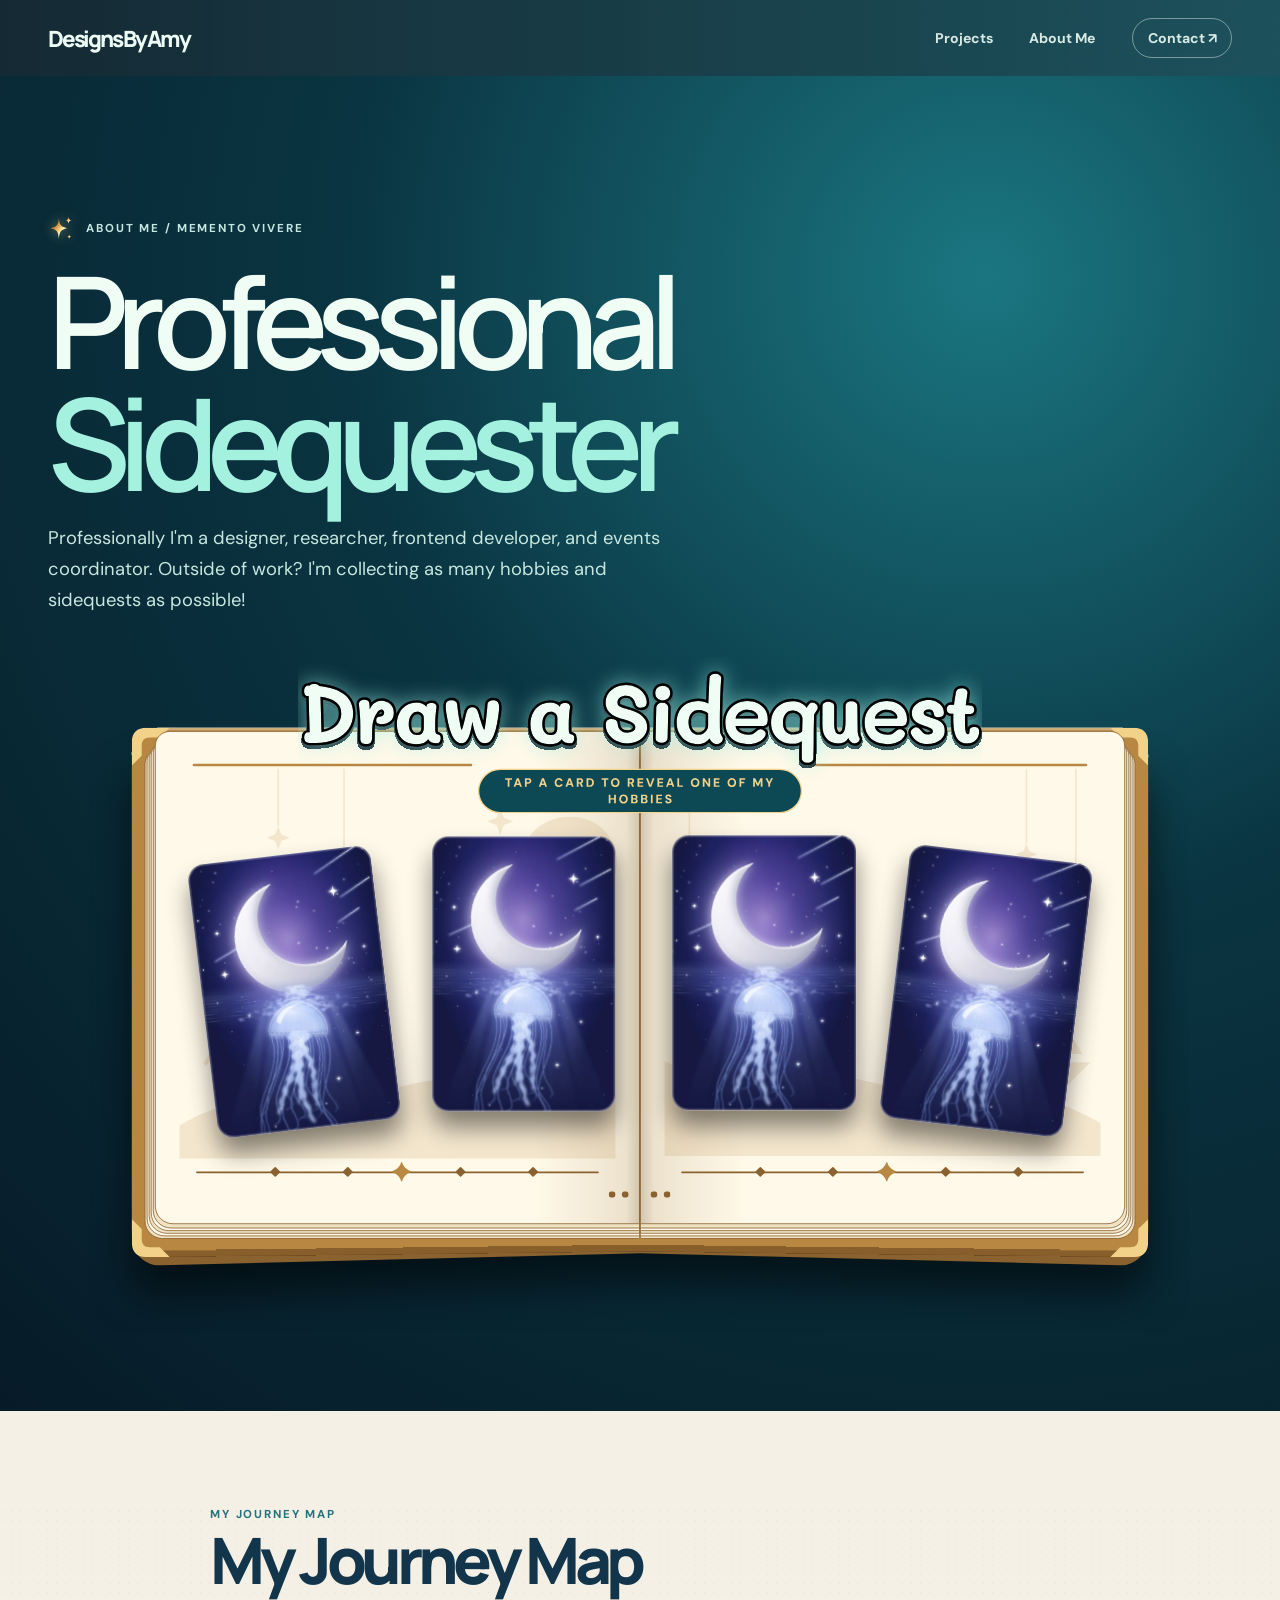
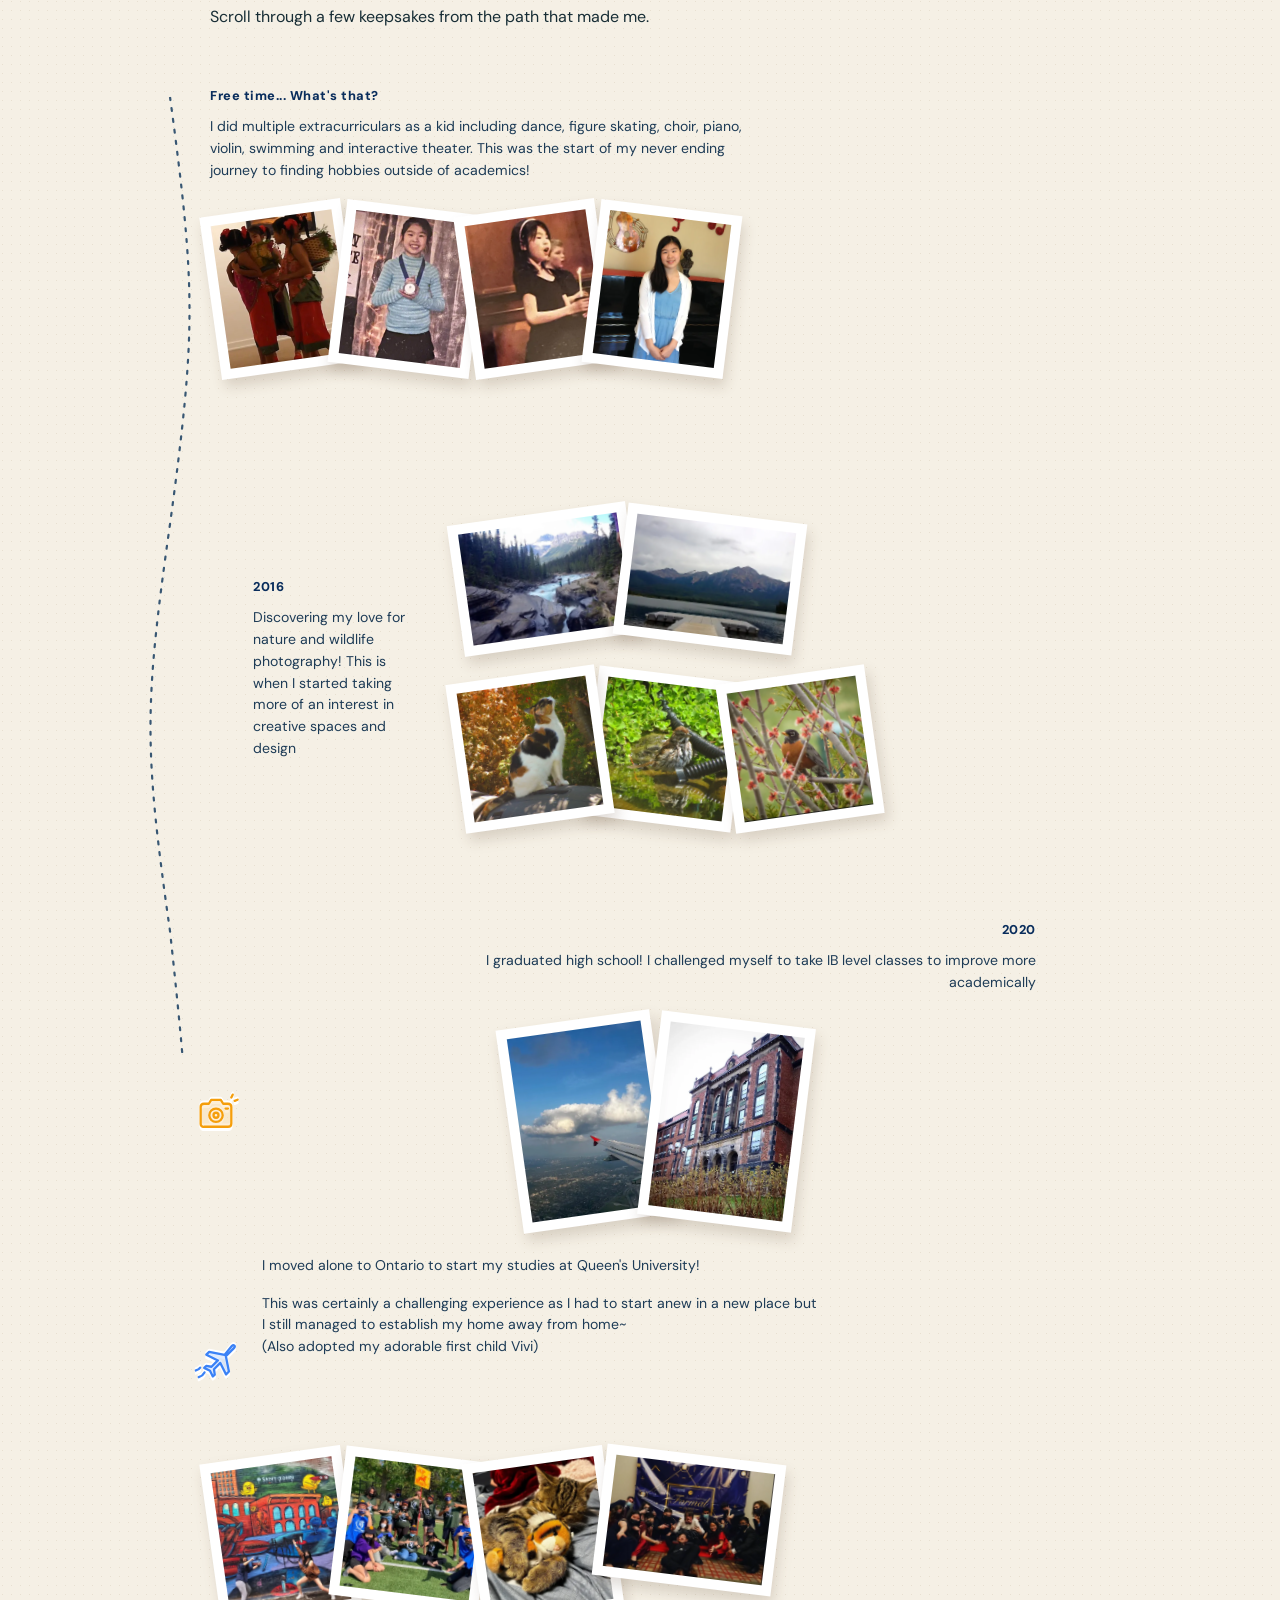
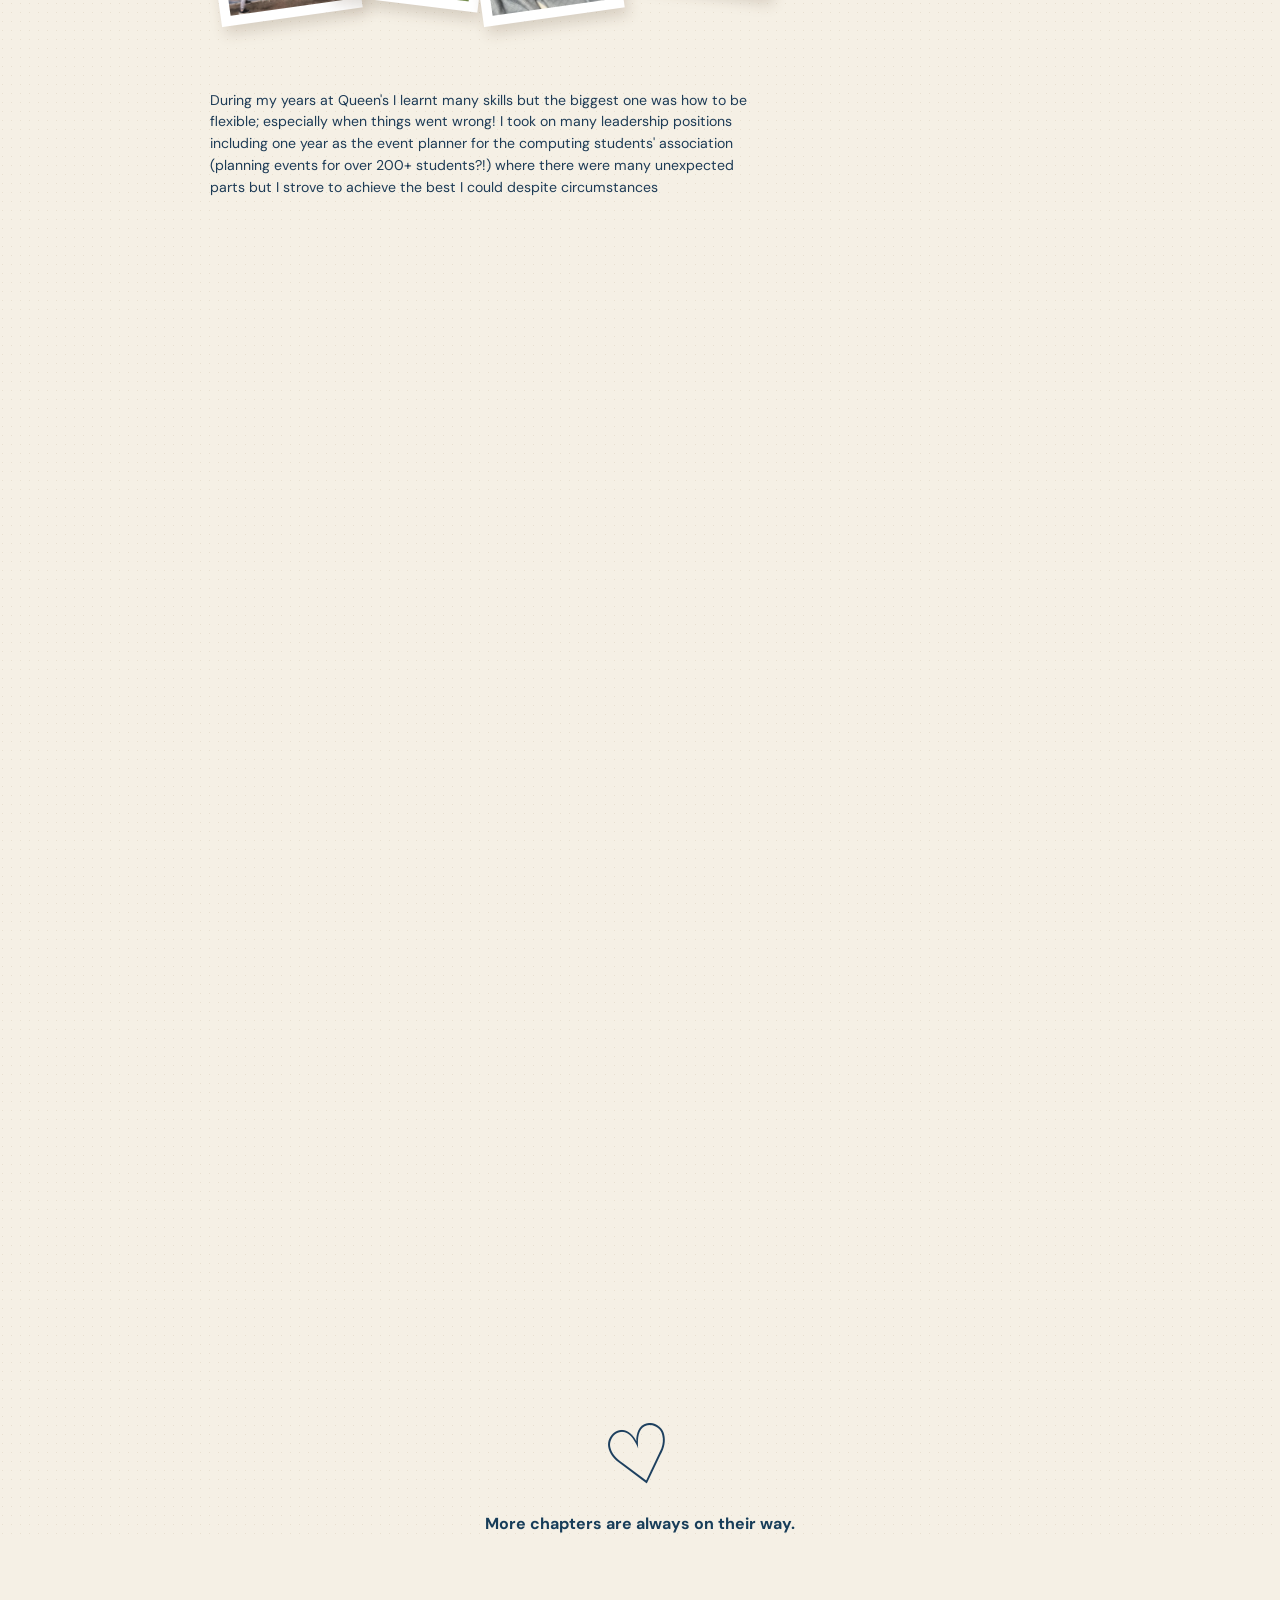
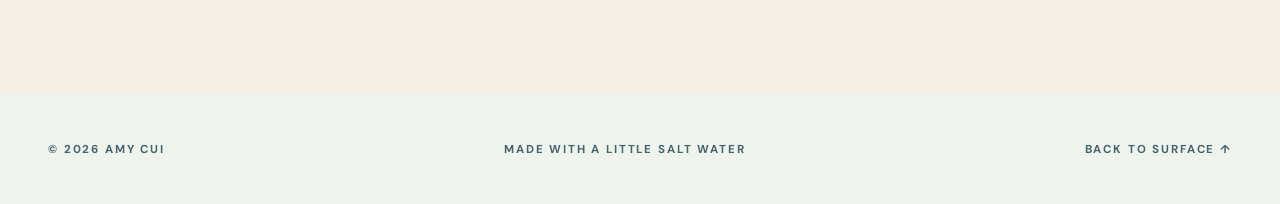
==== about.html @ e4d94632 "About: hobby tarot book with auto-cycling cards and jellyfish reveal; new homepage book art - Card b" ====
<!doctype html>
<html lang="en">
  <head>
    <meta charset="utf-8" />
    <meta name="viewport" content="width=device-width,initial-scale=1" />
    <title>About Me — Amy Cui</title>
    <link rel="stylesheet" href="styles.css?v=33" />
    <script src="script.js?v=33" defer></script>
  </head>
  <body class="about-page">
    <header class="site-nav">
      <div class="wrap nav-inner">
        <a class="logo" href="index.html" aria-label="Designs By Amy home">Designs By Amy</a>
        <nav aria-label="Main navigation">
          <a href="projects.html">Projects</a><a href="about.html">About Me</a><a href="contact.html">Contact <span aria-hidden="true">↗</span></a>
        </nav>
      </div>
    </header>
    <main>
      <section class="page-hero about-hero">
        <div class="wrap">
          <p class="eyebrow">
            <svg class="sparkle" viewBox="0 0 40 40" aria-hidden="true">
              <defs>
                <linearGradient
                  id="sparkle-metal"
                  x1="0"
                  y1="0"
                  x2=".6"
                  y2=".6"
                  spreadMethod="reflect"
                >
                  <stop offset="0" stop-color="#c4822f" />
                  <stop offset=".4" stop-color="#ffd77f" />
                  <stop offset=".55" stop-color="#fffdf0" />
                  <stop offset=".7" stop-color="#ffc659" />
                  <stop offset="1" stop-color="#d08c33" />
                  <animateTransform
                    attributeName="gradientTransform"
                    type="translate"
                    values="0 0;1.2 1.2"
                    dur="2.4s"
                    repeatCount="indefinite"
                  />
                </linearGradient>
              </defs>
              <path
                fill="url(#sparkle-metal)"
                d="M17 4C18 14 20 17 30 19 20 21 18 24 17 36 16 24 14 21 4 19 14 17 16 14 17 4Z"
              />
              <path
                class="s-small"
                fill="url(#sparkle-metal)"
                d="M32 1C32.5 5 33.5 6 37 6.5 33.5 7 32.5 8 32 12 31.5 8 30.5 7 27 6.5 30.5 6 31.5 5 32 1Z"
              />
              <path
                class="s-small"
                fill="url(#sparkle-metal)"
                d="M33 28C33.4 31 34 31.6 36.5 32 34 32.4 33.4 33 33 36 32.6 33 32 32.4 29.5 32 32 31.6 32.6 31 33 28Z"
              />
            </svg> ABOUT ME / MEMENTO VIVERE
          </p>
          <h1>Professional<br /><em>Sidequester</em></h1>
          <p>
            Professionally I'm a designer, researcher, frontend developer, and events coordinator.
            Outside of work? I'm collecting as many hobbies and sidequests as possible!
          </p>
          <section class="tarot" aria-labelledby="tarot-title">
          <div class="tarot-stage">
            <img class="tarot-book" src="assets/about/tarot/book.svg" alt="" width="1440" height="820" />
            <h2 id="tarot-title" class="tarot-title">Draw a sidequest</h2>
            <p class="tarot-sub">Swipe · tap a card</p>
            <!-- One line per hobby: the card front is a 180x270 SVG exported from Figma. The carousel and reveal work for any number of cards. -->
            <ul class="tarot-deck" aria-label="Hobby cards, tap one to reveal it">
            <li data-front="assets/about/tarot/drawing.svg">Drawing</li>
            <li data-front="assets/about/tarot/manga.svg">Manga</li>
            <li data-front="assets/about/tarot/photography.svg">Photography</li>
            <li data-front="assets/about/tarot/musicals.svg">Musicals</li>
            <li data-front="assets/about/tarot/board-games.svg">Board Games</li>
            <li data-front="assets/about/tarot/escape-rooms.svg">Escape Rooms</li>
            <li data-front="assets/about/tarot/rock-climbing.svg">Rock Climbing</li>
            <li data-front="assets/about/tarot/swimming.svg">Swimming</li>
            <li data-front="assets/about/tarot/hosting-events.svg">Hosting Events</li>
            </ul>
            <div class="tarot-dots" aria-hidden="true"></div>
          </div>
        </section>
        </div>
      </section>
      <section class="scrapbook-section" aria-labelledby="journey-title"><div class="scrapbook"><header class="scrapbook-heading"><p class="label">MY JOURNEY MAP</p><h2 id="journey-title">My Journey Map</h2><p>Scroll through a few keepsakes from the path that made me.</p></header><svg class="journey-path" aria-hidden="true"><defs><filter id="wiggle-0"><feTurbulence type="fractalNoise" baseFrequency=".03" numOctaves="3" seed="0" result="n"/><feDisplacementMap in="SourceGraphic" in2="n" scale="5"/></filter><filter id="wiggle-1"><feTurbulence type="fractalNoise" baseFrequency=".03" numOctaves="3" seed="1" result="n"/><feDisplacementMap in="SourceGraphic" in2="n" scale="5"/></filter><filter id="wiggle-2"><feTurbulence type="fractalNoise" baseFrequency=".03" numOctaves="3" seed="2" result="n"/><feDisplacementMap in="SourceGraphic" in2="n" scale="5"/></filter><filter id="wiggle-3"><feTurbulence type="fractalNoise" baseFrequency=".03" numOctaves="3" seed="3" result="n"/><feDisplacementMap in="SourceGraphic" in2="n" scale="5"/></filter><filter id="wiggle-4"><feTurbulence type="fractalNoise" baseFrequency=".03" numOctaves="3" seed="4" result="n"/><feDisplacementMap in="SourceGraphic" in2="n" scale="5"/></filter><mask id="journey-reveal" maskUnits="userSpaceOnUse"><path class="journey-draw" /></mask></defs><path class="journey-line" mask="url(#journey-reveal)" /></svg><span class="journey-icon" style="color:#f59e0b" aria-hidden="true"><svg viewBox="0 0 48 48" stroke="currentColor" stroke-width="2.4" stroke-linecap="round" stroke-linejoin="round" fill="none"><path class="tint" d="M8 17c0-2 1.5-3.5 3.5-3.5h5l2.5-4h10l2.5 4h5c2 0 3.5 1.5 3.5 3.5v17c0 2-1.5 3.5-3.5 3.5h-25C9.5 38 8 36.5 8 34.5z"/><circle cx="24" cy="25.5" r="7"/><circle cx="24" cy="25.5" r="2.6"/><path d="M34 18.5h2.5M40 7l1.4-3M43.5 10.5l3-1.2"/></svg></span><span class="journey-icon" style="color:#3b82f6" aria-hidden="true"><svg viewBox="0 0 48 48" stroke="currentColor" stroke-width="2.4" stroke-linecap="round" stroke-linejoin="round" fill="none"><path class="tint" d="M40.5 7.5c2-2 4.2.2 2.2 2.2l-8.4 8.4 3.2 16-3 3-6-12-6.6 6.6.8 5.6-2 2-3-6-6-3 2-2 5.6.8 6.6-6.6-12-6 3-3 16 3.2z"/><path d="M6 40c3-1 5-3 6-5M3 33c2-.5 3.5-1.5 4.5-3"/></svg></span><span class="journey-icon" style="color:#ec4899" aria-hidden="true"><svg viewBox="0 0 48 48" stroke="currentColor" stroke-width="2.4" stroke-linecap="round" stroke-linejoin="round" fill="none"><path class="tint" d="M24 14c-4.5-3.2-10.5-4.2-17-3.2v24c6.5-1 12.5 0 17 3.2 4.5-3.2 10.5-4.2 17-3.2v-24c-6.5-1-12.5 0-17 3.2z"/><path d="M24 14v24M11.5 18c3 0 5.8.6 8.5 2M11.5 23.5c3 0 5.8.6 8.5 2M28 20c2.7-1.4 5.5-2 8.5-2M28 25.5c2.7-1.4 5.5-2 8.5-2"/></svg></span><span class="journey-icon" style="color:#8b5cf6" aria-hidden="true"><svg viewBox="0 0 48 48" stroke="currentColor" stroke-width="2.4" stroke-linecap="round" stroke-linejoin="round" fill="none"><path class="tint" d="M4 19l20-9 20 9-20 9z"/><path d="M12 22.5v9c0 3 5.4 5.5 12 5.5s12-2.5 12-5.5v-9M44 19v11"/><path d="M41.6 35.5l2.4-5 2.4 5z" fill="currentColor"/></svg></span><span class="journey-icon" style="color:#f43f5e" aria-hidden="true"><svg viewBox="0 0 48 48" stroke="currentColor" stroke-width="2.4" stroke-linecap="round" stroke-linejoin="round" fill="none"><path class="tint" d="M7 41l9-24 15 15z"/><path d="M12 30l6 6M14 24l10 10M24 13c1-3 3-5 6-5M33 17l7-4M35 25c3-1 6 0 8 2M30 7l1-3M42 19h3"/><circle cx="38" cy="8" r="1.2" fill="currentColor"/><circle cx="44" cy="31" r="1.2" fill="currentColor"/></svg></span><article class="scrap-memory memory-early stack"><div class="scrap-copy"><span class="scrap-year">Free time... What's that?</span><p>I did multiple extracurriculars as a kid including dance, figure skating, choir, piano, violin, swimming and interactive theater. This was the start of my never ending journey to finding hobbies outside of academics!</p></div><div class="scrap-photos photo-cluster-four"><figure class="photo-placeholder has-photo tilt-left"><img src="assets/about/childhood-dance.webp" alt="Amy in a dance costume with her dance group" loading="lazy" /></figure><figure class="photo-placeholder has-photo tilt-right"><img src="assets/about/childhood-skating.webp" alt="Amy at a skating competition with a medal" loading="lazy" style="object-position:top" /></figure><figure class="photo-placeholder has-photo tilt-left"><img src="assets/about/childhood-singing.webp" alt="Amy singing in a choir performance" loading="lazy" /></figure><figure class="photo-placeholder has-photo tilt-right"><img src="assets/about/childhood-piano.webp" alt="Amy standing by a piano" loading="lazy" /></figure></div></article><article class="scrap-memory memory-nature"><div class="scrap-copy"><span class="scrap-year">2016</span><p>Discovering my love for nature and wildlife photography! This is when I started taking more of an interest in creative spaces and design</p></div><div class="scrap-photos photo-cluster-many"><figure class="photo-placeholder has-photo landscape tilt-left"><img src="assets/about/photography-2.webp" alt="A river running through a rocky canyon in the mountains" loading="lazy" /></figure><figure class="photo-placeholder has-photo landscape tilt-right"><img src="assets/about/photography-1.webp" alt="Mountains over a calm lake with a dock" loading="lazy" /></figure><span class="photo-break"></span><figure class="photo-placeholder has-photo square tilt-left"><img src="assets/about/photography-4.webp" alt="A calico cat sitting among autumn leaves" loading="lazy" /></figure><figure class="photo-placeholder has-photo square tilt-right"><img src="assets/about/photography-5.webp" alt="A sparrow bathing in a garden pond" loading="lazy" /></figure><figure class="photo-placeholder has-photo square tilt-left"><img src="assets/about/photography-6.webp" alt="A robin perched in a blossoming tree" loading="lazy" /></figure></div></article><article class="scrap-memory memory-2020 stack"><div class="scrap-copy align-right"><span class="scrap-year">2020</span><p>I graduated high school! I challenged myself to take IB level classes to improve more academically</p></div><div class="scrap-photos photo-cluster-two"><figure class="photo-placeholder has-photo tall tilt-left"><img src="assets/about/moving.webp" alt="The view from a plane window over the clouds" loading="lazy" /></figure><figure class="photo-placeholder has-photo tall tilt-right"><img src="assets/about/highschool.webp" alt="A red brick school building" loading="lazy" /></figure></div><div class="scrap-copy"><p>I moved alone to Ontario to start my studies at Queen's University!</p><p>This was certainly a challenging experience as I had to start anew in a new place but I still managed to establish my home away from home~<br />(Also adopted my adorable first child Vivi)</p></div></article><article class="scrap-memory memory-community stack"><div class="scrap-photos photo-cluster-many"><figure class="photo-placeholder has-photo tilt-left"><img src="assets/about/queens-1.webp" alt="Amy and a friend posing in front of a colourful mural" loading="lazy" /></figure><figure class="photo-placeholder has-photo square tilt-right"><img src="assets/about/queens-2.webp" alt="A group of students posing on a field at a Queen’s event" loading="lazy" /></figure><figure class="photo-placeholder has-photo tilt-left"><img src="assets/about/queens-3.webp" alt="Vivi the cat curled up with a stuffed tiger" loading="lazy" /></figure><figure class="photo-placeholder has-photo landscape tilt-right"><img src="assets/about/queens-4.webp" alt="Friends at the Queen’s Computing Formal 2022" loading="lazy" /></figure></div><div class="scrap-copy"><p>During my years at Queen's I learnt many skills but the biggest one was how to be flexible; especially when things went wrong! I took on many leadership positions including one year as the event planner for the computing students' association (planning events for over 200+ students?!) where there were many unexpected parts but I strove to achieve the best I could despite circumstances</p></div></article><article class="scrap-memory memory-2025"><div class="scrap-copy"><span class="scrap-year">2025</span><p>I completed a bachelor's degree in Fundamental Computation at Queen's University with high honors and a professional full-stack development internship at Point Lepreau! During my internship I realized one major flaw in the development of most technologies... although there are many skilled programmers, many do not consider the design of their systems and their potential impacts!</p><p>This kickstarted my interest in human interaction with technology. I then decided to pursue further studies into the field of User Experience at University of Toronto</p></div><div class="speech-row"><p class="speech-bubble"><svg viewBox="0 0 220 170" aria-hidden="true"><path d="M62 130C22 116 8 84 13 59 22 23 68 9 112 10c48 2 92 22 94 62 2 40-46 64-96 66-14 0-26-2-34-4l-6 26z"/><path d="M58 128C20 112 11 82 16 57 26 21 72 12 114 13c46 2 89 24 89 61 0 38-45 61-93 61-15 0-26-1-35-4l-5 24z"/></svg><span>So this is where we're at now right?</span></p><p class="speech-bubble speech-reply"><svg viewBox="0 0 220 170" aria-hidden="true"><path d="M62 130C22 116 8 84 13 59 22 23 68 9 112 10c48 2 92 22 94 62 2 40-46 64-96 66-14 0-26-2-34-4l-6 26z"/><path d="M58 128C20 112 11 82 16 57 26 21 72 12 114 13c46 2 89 24 89 61 0 38-45 61-93 61-15 0-26-1-35-4l-5 24z"/></svg><span>Nope!</span></p></div><p class="scrap-closing"><u>With complacency comes comfort with the mundane</u>. I decided to challenge myself to confront my fears and to do activities that were outside my comfort zone to learn new skills, improve my existing ones or just to try something new!</p></article><article class="scrap-memory memory-ux stack"><div class="scrap-copy"><span class="scrap-year">2026</span><p>After leaving Queen's I started to miss the event space. I would host monthly events with friends but it didn't feel challenging enough...</p><p>And so I joined Canada Super Collectibles (Canadian Events Organization) as a contractor! I started working with their logistics team to do floor planning for events and eventually started becoming a Jack-Of-All Trades: marketing, outreach, logistics, staffing~</p></div><div class="scrap-photos photo-cluster-two" aria-label="Photos still to come"><figure class="photo-placeholder mystery tall tilt-left"><span aria-hidden="true">?</span></figure><figure class="photo-placeholder mystery tall tilt-right"><span aria-hidden="true">?</span></figure></div></article><div class="scrapbook-end reveal"><span class="scribble-heart">♡</span><p>More chapters are always on their way.</p></div></div></section>
    </main>
    <footer class="footer wrap">
      <span>© <span id="year">2026</span> AMY CUI</span
      ><span>MADE WITH A LITTLE SALT WATER</span
      ><a href="#top">BACK TO SURFACE ↑</a>
    </footer>
  </body>
</html>
---- styles.css ----
@import url("https://fonts.googleapis.com/css2?family=DM+Sans:wght@400;500;600;700&family=Manrope:wght@400;500;600;700;800&display=swap");
:root {
  --ink: #071d28;
  --deep: #061b27;
  --sea: #0d4954;
  --foam: #ecfbf4;
  --aqua: #9aefe2;
  --paper: #f2f5ef;
  --muted: #a6bec2;
  /* accent trio: tags, highlights, illustrations */
  --mint: #a8e8d6;
  --pink: #ffabf9;
  --orange: #ffbf5f;
}
* {
  box-sizing: border-box;
}
html {
  scroll-behavior: smooth;
}
body {
  margin: 0;
  background: var(--paper);
  color: var(--ink);
  font-family: "DM Sans", sans-serif;
}
a {
  color: inherit;
  text-decoration: none;
}
button {
  font: inherit;
}
::selection {
  background: var(--aqua);
  color: var(--deep);
}
.wrap {
  width: min(100% - 6rem, 1420px);
  margin-inline: auto;
}
.skip-link {
  position: absolute;
  left: 1rem;
  top: -4rem;
  background: #fff;
  padding: 0.6rem;
  z-index: 99;
}
.skip-link:focus {
  top: 1rem;
}
.site-nav {
  height: 76px;
  position: sticky;
  top: 0;
  z-index: 20;
  background: linear-gradient(90deg, #061b27ef, #0b4450ec);
  color: var(--foam);
  backdrop-filter: blur(14px);
}
.nav-inner {
  height: 100%;
  display: flex;
  align-items: center;
  justify-content: space-between;
}
.logo {
  font:
    800 1.4rem Manrope,
    sans-serif;
  letter-spacing: -0.1em;
}
.logo span {
  font-size: 0.8rem;
  color: var(--aqua);
  vertical-align: top;
  margin-left: 0.25rem;
}
.site-nav nav {
  display: flex;
  gap: 2.3rem;
  align-items: center;
  font-size: 0.88rem;
  font-weight: 700;
}
.site-nav nav a {
  opacity: 0.9;
}
.site-nav nav a:hover {
  color: var(--aqua);
}
.site-nav nav a:last-child {
  border: 1px solid #fff7;
  border-radius: 100px;
  padding: 0.65rem 0.9rem;
}
.hero {
  /* sized by both width and height so the whole hero fits short, wide screens */
  --hero-size: clamp(4.5rem, min(20vw, 27svh), 21rem);
  min-height: calc(100svh - 76px);
  display: flex;
  flex-direction: column;
  position: relative;
  overflow: hidden;
  isolation: isolate;
  background: radial-gradient(
    circle at 72% 50%,
    #176d78,
    #0b3a47 38%,
    #061b27 77%
  );
  color: var(--foam);
}
.hero:after,
.project-visual:before {
  content: "";
  position: absolute;
  inset: 0;
  background:
    repeating-linear-gradient(0deg, transparent 0 76px, #ffffff09 77px),
    repeating-linear-gradient(90deg, transparent 0 76px, #ffffff09 77px);
  pointer-events: none;
}
.hero canvas {
  position: absolute;
  inset: 0;
  width: 100%;
  height: 100%;
  z-index: 0;
}
.hero-glow {
  position: absolute;
  width: 65vw;
  height: 65vw;
  left: 48%;
  top: 6%;
  border-radius: 50%;
  background: radial-gradient(circle, #25a2a288, transparent 67%);
  filter: blur(25px);
}
.hero-inner {
  position: relative;
  z-index: 1;
  flex: 1;
  display: flex;
  flex-direction: column;
  justify-content: center;
  padding-block: 4rem;
}
.eyebrow,
.label,
.project-meta,
.visual-no,
.hero-side-note,
.hero-coordinate,
.footer,
.case-index {
  font-size: 0.72rem;
  font-weight: 700;
  letter-spacing: 0.16em;
}
.eyebrow {
  display: flex;
  gap: 0.8rem;
  align-items: center;
  color: #c7e9e1;
}
.pulse {
  width: 7px;
  height: 7px;
  border-radius: 50%;
  background: var(--aqua);
  box-shadow:
    0 0 0 8px #a8f6df20,
    0 0 20px var(--aqua);
}
.hero h1 {
  font:
    600 var(--hero-size) / 0.82 Manrope,
    sans-serif;
  letter-spacing: -0.11em;
  margin: 2rem 0 3.4rem;
}
.hero h1 > span {
  display: block;
}
.hero h1 > span:last-child {
  display: flex;
  align-items: flex-start;
}
.hero h1 em {
  font-style: normal;
  color: var(--aqua);
}
.jellyfish {
  width: clamp(3.5rem, 6vw, 6.5rem);
  height: auto;
  margin: 0.05em 0 0 0.35em;
  overflow: visible;
  animation: jelly-float 5s ease-in-out infinite;
}
.jellyfish path:last-child {
  animation: jelly-wiggle 2s ease-in-out infinite;
}
@keyframes jelly-float {
  50% {
    transform: translateY(-18px) rotate(4deg);
  }
}
@keyframes jelly-wiggle {
  50% {
    transform: translateX(3px);
  }
}
.hero-bottom {
  display: flex;
  justify-content: space-between;
  align-items: end;
  gap: 2rem;
  max-width: 1050px;
}
.hero-bottom p {
  max-width: 530px;
  margin: 0;
  font-size: clamp(1.22rem, 2vw, 1.65rem);
  line-height: 1.45;
  color: #d4eae5;
}
.explore-link {
  white-space: nowrap;
  border-bottom: 1px solid #bde5db;
  padding-bottom: 0.7rem;
  font-weight: 700;
}
.explore-link span {
  margin-left: 2rem;
}
.hero-side-note {
  position: absolute;
  z-index: 2;
  right: 2.2rem;
  top: 45%;
  writing-mode: vertical-rl;
  color: #c0ded9;
}
.hero-coordinate {
  position: absolute;
  z-index: 2;
  bottom: 1.7rem;
  right: 3rem;
  color: #a2c3c4;
}
.intro {
  position: fixed;
  z-index: 50;
  inset: 0;
  background: var(--deep);
  color: #b9e8df;
  display: flex;
  align-items: center;
  justify-content: center;
  flex-direction: column;
  gap: 2.3rem;
  pointer-events: none;
  animation: intro-out 0.8s 2.7s forwards;
}
.amy-puzzle {
  display: flex;
  gap: 0.03em;
  font:
    800 clamp(7rem, 19vw, 17rem)/0.74 Manrope,
    sans-serif;
  letter-spacing: -0.16em;
  color: #83dbc9;
}
.amy-puzzle .piece {
  display: inline-block;
  opacity: 0;
  border: 4px solid #d2fff2;
  border-radius: 16%;
  padding: 0.08em 0.14em;
  box-shadow:
    inset 0 0 0 2px #5ebca8,
    0 0 45px #7de4cf52;
  animation: amy-lock 0.55s cubic-bezier(0.2, 0.8, 0.2, 1) forwards;
}
.pa {
  --x: -100vw;
  --y: -24vh;
  animation-delay: 0.15s;
}
.pm {
  --x: 0;
  --y: -85vh;
  animation-delay: 0.45s;
}
.py {
  --x: 100vw;
  --y: 28vh;
  animation-delay: 0.75s;
}
.intro > span {
  font-size: 0.7rem;
  text-transform: uppercase;
  letter-spacing: 0.35em;
  animation: fade-in 0.8s 1s both;
}
@keyframes amy-lock {
  from {
    opacity: 0;
    transform: translate(var(--x), var(--y)) rotate(24deg);
  }
  to {
    opacity: 1;
    transform: none;
  }
}
@keyframes fade-in {
  from {
    opacity: 0;
  }
  to {
    opacity: 1;
  }
}
@keyframes intro-out {
  to {
    opacity: 0;
    visibility: hidden;
  }
}
.work-section,
.page-content {
  padding-block: 7rem;
}
.section-heading {
  display: grid;
  grid-template-columns: 1fr 2.4fr 1fr;
  align-items: end;
  gap: 2rem;
  margin-bottom: 4.5rem;
}
.label {
  margin: 0;
  color: #23727d;
}
.section-heading h2,
.about-section h2 {
  font:
    600 clamp(3.4rem, 6.8vw, 7.2rem)/0.98 Manrope,
    sans-serif;
  letter-spacing: -0.08em;
  margin: 0;
}
.section-heading h2 em,
.about-section h2 em {
  font-style: normal;
  color: #237987;
}
.section-heading > p:last-child {
  line-height: 1.7;
  color: #536a6b;
}
.project-list,
.project-page-grid {
  display: grid;
  grid-template-columns: 1fr 1fr;
  gap: 2rem;
}
.project {
  min-width: 0;
  background: #fff;
  display: flex;
  flex-direction: column;
  overflow: hidden;
  transition:
    transform 0.35s,
    box-shadow 0.35s;
}
.project:hover {
  transform: translateY(-8px);
  box-shadow: 0 22px 55px #0a34421c;
}
.project.featured {
  grid-column: 1/-1;
  display: grid;
  grid-template-columns: 1.25fr 1fr;
}
.project-visual {
  min-height: 360px;
  position: relative;
  overflow: hidden;
  isolation: isolate;
}
.featured .project-visual {
  min-height: 560px;
}
.visual-no {
  position: absolute;
  z-index: 3;
  top: 2rem;
  left: 2rem;
  color: #e4fff1;
}
.habitu-visual {
  background: radial-gradient(
    circle at 54% 52%,
    #267b83,
    #0e4b58 43%,
    #082935 80%
  );
}
.orbital {
  position: absolute;
  border: 1px solid #8dcec575;
  border-radius: 50%;
  aspect-ratio: 1;
  left: 50%;
  top: 50%;
  transform: translate(-50%, -50%);
}
.orbital-one {
  width: 85%;
  animation: orbit 25s linear infinite;
}
.orbital-two {
  width: 62%;
  border-style: dashed;
  animation: orbit 18s linear infinite reverse;
}
@keyframes orbit {
  to {
    transform: translate(-50%, -50%) rotate(360deg);
  }
}
.visual-core {
  position: absolute;
  width: min(75%, 520px);
  left: 50%;
  top: 51%;
  transform: translate(-50%, -50%) rotate(-6deg);
  box-shadow: 0 32px 75px #00192290;
  border: 8px solid #e5efea;
  border-radius: 12px;
  overflow: hidden;
}
.visual-core img {
  display: block;
  width: 100%;
}
.character-visual {
  background: radial-gradient(circle at 50% 60%, #816b91, #304665 55%, #122d45);
}
.rune {
  position: absolute;
  left: 50%;
  top: 50%;
  transform: translate(-50%, -50%);
  font-size: 13rem;
  color: #d8f8d7;
  text-shadow: 0 0 55px #a9f8d6;
  animation: float 5s ease-in-out infinite;
}
.rune-orbit {
  position: absolute;
  inset: 13%;
  border: 1px solid #d7f5e07a;
  border-radius: 50%;
  transform: rotateX(70deg) rotate(-20deg);
}
@keyframes float {
  50% {
    transform: translate(-50%, -54%) rotate(8deg);
  }
}
.coming-visual {
  background: radial-gradient(circle at 50% 55%, #315f6b, #113544 58%, #071e2b);
}
.coming-mark {
  position: absolute;
  left: 50%;
  top: 50%;
  transform: translate(-50%, -50%);
  font:
    400 12rem/1 Manrope,
    sans-serif;
  color: #bdf9e4;
  text-shadow: 0 0 55px #a5f1df80;
  animation: float 5s ease-in-out infinite;
}
.project-tags {
  position: absolute;
  z-index: 4;
  bottom: 1.6rem;
  left: 1.8rem;
  display: flex;
  flex-wrap: wrap;
  gap: 0.45rem;
  max-width: 80%;
}
.project-tags b {
  background: #ffffffee;
  color: #0a4752;
  border-radius: 100px;
  padding: 0.48rem 0.72rem;
  font-size: 0.68rem;
  letter-spacing: 0.03em;
  box-shadow: 0 5px 18px #00263336;
}
.project-copy {
  padding: 2.6rem 2.8rem 3rem;
  display: flex;
  flex-direction: column;
}
.featured .project-copy {
  justify-content: center;
  padding: clamp(2.5rem, 5vw, 6rem);
}
.project-meta {
  display: flex;
  gap: 1.5rem;
  flex-wrap: wrap;
  color: #367780;
}
.project-meta span:first-child {
  color: #839392;
}
.project h3 {
  font:
    600 clamp(2.3rem, 3.8vw, 4.5rem)/1.04 Manrope,
    sans-serif;
  letter-spacing: -0.07em;
  margin: 2.2rem 0 1rem;
  display: flex;
  justify-content: space-between;
}
.project-copy > p {
  font-size: 1.06rem;
  line-height: 1.65;
  color: #526568;
  margin: 0 0 2.4rem;
}
.project-cta {
  margin-top: auto;
  font-weight: 700;
  border-bottom: 1px solid #aac1bc;
  padding-bottom: 0.8rem;
  display: flex;
  justify-content: space-between;
}
.about-section {
  background: #0a303b;
  color: #eaf9f3;
  padding: 8rem 0 9rem;
}
.about-grid {
  display: grid;
  grid-template-columns: 1fr 3.4fr;
  gap: 2rem;
}
.about-grid .label {
  color: var(--aqua);
}
.about-section h2 em {
  color: var(--mint);
}
.about-grid > div > p {
  font-size: 1.22rem;
  line-height: 1.65;
  color: #b9d7d4;
  max-width: 690px;
  margin: 3rem 0;
}
.primary-cta {
  display: inline-flex;
  gap: 3rem;
  align-items: center;
  padding: 1.1rem 1.3rem;
  border-radius: 100px;
  background: #a5f1df;
  color: #062630;
  font-weight: 800;
}
.footer {
  min-height: 110px;
  display: flex;
  justify-content: space-between;
  gap: 2rem;
  align-items: center;
  color: #47656b;
}
.reveal {
  opacity: 0;
  transform: translateY(30px);
  transition:
    opacity 0.8s,
    transform 0.8s;
}
.reveal.visible {
  opacity: 1;
  transform: none;
}
.page-hero {
  padding: 8rem 0 5rem;
  background: radial-gradient(circle at 77% 15%, #1a7681, #0a3441 43%, #061b27);
  color: #effdf5;
}
.page-hero h1 {
  font:
    600 clamp(4rem, 10vw, 10rem)/0.95 Manrope,
    sans-serif;
  letter-spacing: -0.09em;
  margin: 1.2rem 0;
}
.page-hero h1 em {
  font-style: normal;
  color: #a5f1df;
}
.page-hero p {
  max-width: 620px;
  font-size: 1.15rem;
  line-height: 1.7;
  color: #c6e7df;
}
.page-hero .eyebrow {
  font-size: 0.72rem;
}
.project-page-grid .project {
  min-height: 530px;
}
.event-graphic {
  background: linear-gradient(135deg, #ccf1e1, #d9eff4 46%, #649ba1);
  color: #0b4350;
}
.event-graphic:after {
  content: "EVENT\A GRAPHICS";
  white-space: pre;
  position: absolute;
  left: 2rem;
  top: 50%;
  transform: translateY(-50%);
  font:
    800 clamp(3rem, 7vw, 7rem)/0.82 Manrope,
    sans-serif;
  letter-spacing: -0.1em;
}
.about-page {
  background: #eef3ee;
}
.journey-intro h2,
.contact-grid h2 {
  font:
    600 clamp(3rem, 6vw, 6rem)/1 Manrope,
    sans-serif;
  letter-spacing: -0.08em;
  margin: 0;
}
.journey-intro p {
  font-size: 1.15rem;
  line-height: 1.75;
  color: #49666b;
  max-width: 680px;
}
.journey-section {
  background: #0a303b;
  color: #effdf5;
  padding: 7rem 0;
}
.journey-intro p {
  color: #c0dbd6;
}
.journey-board {
  margin-top: 4rem;
  position: relative;
  min-height: 420px;
  border: 1px solid #77aaa5;
  background: linear-gradient(135deg, #0a4350, #0e2739);
  padding: 3rem;
  overflow: hidden;
}
.journey-stops {
  display: grid;
  grid-template-columns: repeat(5, 1fr);
  position: relative;
  height: 340px;
  align-items: center;
  gap: 1rem;
}
.journey-stop {
  border: 0;
  border-radius: 50%;
  width: 84px;
  height: 84px;
  background: #effdf5;
  color: #0b4952;
  font:
    800 0.72rem/1.2 "DM Sans",
    sans-serif;
  letter-spacing: 0.06em;
  padding: 0.7rem;
  cursor: pointer;
  transition:
    transform 0.25s,
    background 0.25s;
  box-shadow: 0 8px 22px #00192266;
}
.journey-stop:nth-child(even) {
  align-self: end;
}
.journey-stop:hover,
.journey-stop.active {
  transform: scale(1.12);
  background: #a5f1df;
}
.journey-detail {
  position: relative;
  margin-top: 1.6rem;
  background: #effdf5;
  color: #0b3540;
  padding: 1.3rem 1.5rem;
  max-width: 720px;
  font-size: 1.05rem;
  line-height: 1.6;
}
.contact-grid {
  display: grid;
  grid-template-columns: 1.4fr 1fr;
  gap: 5rem;
  align-items: start;
}
.contact-list {
  display: grid;
  gap: 1rem;
}
.contact-list a {
  background: #fff;
  padding: 1.35rem 1.45rem;
  display: flex;
  justify-content: space-between;
  font-weight: 700;
  box-shadow: 0 10px 25px #09313a12;
}
.resume-note {
  padding: 1.5rem;
  border-left: 3px solid #50a8a4;
  background: #dff0e8;
  line-height: 1.6;
}
@media (max-width: 900px) {
  .wrap {
    width: min(100% - 3rem, 1420px);
  }
  .project.featured {
    grid-template-columns: 1fr;
  }
  .section-heading {
    grid-template-columns: 1fr 2fr;
  }
  .section-heading > p:last-child {
    grid-column: 2;
  }
  .about-grid {
    grid-template-columns: 1fr 3fr;
  }
  .hero-side-note {
    display: none;
  }
}
@media (max-width: 700px) {
  .wrap {
    width: min(100% - 2.25rem, 1420px);
  }
  .site-nav nav {
    gap: 0.8rem;
    font-size: 0.7rem;
  }
  .site-nav nav a:last-child {
    padding: 0.55rem 0.6rem;
  }
  .hero {
    --hero-size: clamp(4.5rem, min(24vw, 20svh), 9rem);
  }
  .hero h1 {
    margin: 2rem 0;
  }
  .jellyfish {
    width: 3.5rem;
  }
  .hero-bottom {
    display: block;
  }
  .hero-bottom p {
    margin-bottom: 2rem;
    font-size: 1.18rem;
  }
  .hero-coordinate {
    left: 1.2rem;
    right: auto;
  }
  .section-heading {
    display: block;
    margin-bottom: 3rem;
  }
  .section-heading h2 {
    margin: 1rem 0;
  }
  .project-list,
  .project-page-grid,
  .contact-grid {
    grid-template-columns: 1fr;
  }
  .project.featured {
    grid-column: auto;
  }
  .featured .project-visual,
  .project-visual {
    min-height: 340px;
  }
  .project-copy,
  .featured .project-copy {
    padding: 2rem;
  }
  .project-tags {
    left: 1rem;
    bottom: 1rem;
  }
  .project-tags b {
    font-size: 0.56rem;
  }
  .about-grid {
    display: block;
  }
  .about-section {
    padding: 5rem 0;
  }
  .footer {
    padding-block: 2rem;
    min-height: 0;
    display: grid;
    gap: 0.75rem;
    font-size: 0.62rem;
  }
  .footer span:nth-child(2) {
    display: none;
  }
  .page-hero {
    padding: 6rem 0 4rem;
  }
  .journey-board {
    padding: 1.2rem;
  }
  .journey-stops {
    gap: 0.3rem;
    height: 220px;
  }
  .journey-stop {
    width: 54px;
    height: 54px;
    font-size: 0.5rem;
  }
  .journey-detail {
    font-size: 0.95rem;
  }
  .amy-puzzle {
    font-size: 7rem;
  }
}
@media (prefers-reduced-motion: reduce) {
  html {
    scroll-behavior: auto;
  }
  .intro {
    display: none;
  }
  .reveal {
    opacity: 1;
    transform: none;
  }
  * {
    transition-duration: 0.01ms !important;
    animation-duration: 0.01ms !important;
  }
}
/* Six-piece launch puzzle */
.amy-puzzle {
  display: grid;
  grid-template-columns: repeat(3, clamp(5.4rem, 11vw, 9.5rem));
  grid-template-rows: repeat(2, clamp(5.4rem, 11vw, 9.5rem));
  gap: 0;
  font-size: initial;
  letter-spacing: 0;
  color: initial;
}
.puzzle-piece {
  width: 100%;
  height: 100%;
  overflow: visible;
  opacity: 0;
  filter: drop-shadow(0 0 18px #7de4cf62);
  animation: puzzle-lock 0.52s cubic-bezier(0.2, 0.8, 0.2, 1) forwards;
}
.puzzle-piece path {
  fill: #70d6c2;
  stroke: #d4fff2;
  stroke-width: 3;
  stroke-linejoin: round;
}
.puzzle-piece text {
  fill: #062630;
  font:
    800 42px Manrope,
    sans-serif;
  text-anchor: middle;
}
.p1 {
  --x: -105vw;
  --y: -26vh;
  --r: -30deg;
  animation-delay: 0.08s;
}
.p2 {
  --x: 0;
  --y: -92vh;
  --r: 18deg;
  animation-delay: 0.32s;
}
.p3 {
  --x: 105vw;
  --y: -34vh;
  --r: 31deg;
  animation-delay: 0.56s;
}
.p4 {
  --x: -100vw;
  --y: 40vh;
  --r: 21deg;
  animation-delay: 0.8s;
}
.p5 {
  --x: 0;
  --y: 94vh;
  --r: -21deg;
  animation-delay: 1.04s;
}
.p6 {
  --x: 100vw;
  --y: 42vh;
  --r: -28deg;
  animation-delay: 1.28s;
}
@keyframes puzzle-lock {
  from {
    opacity: 0;
    transform: translate(var(--x), var(--y)) rotate(var(--r)) scale(0.75);
  }
  to {
    opacity: 1;
    transform: none;
  }
}
@media (max-width: 700px) {
  .amy-puzzle {
    grid-template-columns: repeat(3, 5.15rem);
    grid-template-rows: repeat(2, 5.15rem);
  }
}

/* Pixel jellyfish and pop-up storybook */
.hero .jellyfish{display:none}.book-stories{padding-block:8rem;background:linear-gradient(180deg,#eaf8f3 0%,#f6f3e9 100%)}.story-heading{display:grid;grid-template-columns:1fr 2.5fr 1fr;align-items:end;gap:2rem;margin-bottom:4rem}.story-heading h2{font:600 clamp(3.4rem,7vw,7.6rem)/.95 Manrope,sans-serif;letter-spacing:-.09em;margin:0;color:#113f4c}.story-heading h2 em{font-style:normal;color:#5c9d9b}.story-heading>p:last-child{line-height:1.7;color:#526b6e}.storybook{position:relative;padding:1.25rem 4.8rem 3.6rem}.book-arrow{position:absolute;z-index:10;top:50%;width:3.7rem;aspect-ratio:1;border:0;border-radius:50%;background:#2c7375;color:#fff8de;font:500 2rem/1 Manrope,sans-serif;cursor:pointer;box-shadow:0 11px 0 #154e58,0 18px 22px #174b5444;transform:translateY(-50%);transition:transform .2s,background .2s}.book-arrow:hover{background:#50a99f;transform:translateY(-55%) scale(1.07)}.book-arrow-prev{left:0}.book-arrow-next{right:0}@media(max-width:850px){.story-heading{display:block}.story-heading h2{margin:1rem 0}.book-stories{padding-block:5rem}}@media(max-width:560px){.storybook{padding-inline:2.4rem}.book-arrow{width:3rem;font-size:1.5rem}}


/* Scrollable scrapbook journey */
.scrapbook-section{background:#f5f0e5;color:#172d35;padding:6rem 0 9rem;overflow:hidden}.scrapbook{width:min(100% - 3rem,860px);margin:auto;position:relative}.scrapbook:before{content:"";position:absolute;inset:0 -18vw;background-image:radial-gradient(#bda98a38 .7px,transparent .7px);background-size:9px 9px;pointer-events:none}.scrapbook-heading{position:relative;z-index:1;margin:0 0 3rem}.scrapbook-heading h2{margin:.6rem 0;font:800 clamp(2.5rem,5vw,4.3rem)/.9 Manrope,sans-serif;letter-spacing:-.08em;color:#12354b}.scrapbook-heading p:last-child{max-width:440px;line-height:1.55}.scrap-memory{position:relative;z-index:1;display:grid;grid-template-columns:190px 1fr;gap:2rem;align-items:center;margin:3.5rem 0 6rem}.scrap-copy{font-size:.88rem;line-height:1.55;color:#1d3b56}.scrap-year{display:block;margin-bottom:.65rem;font-size:.65rem;letter-spacing:.12em;font-weight:800;color:#092d5c}.scrap-copy p{margin:0}.scrap-photos{position:relative;min-height:210px;display:flex;align-items:flex-start}.photo-placeholder{width:142px;height:164px;margin:0 -15px 0 0;padding:10px;background:#fff;box-shadow:3px 8px 13px #573d282e;transform-origin:center;display:grid;place-items:center;position:relative;z-index:1}.photo-placeholder:after{content:"";position:absolute;inset:10px;background:linear-gradient(135deg,#c8e4e3,#aed0bd 48%,#d6bb9d);opacity:.92}.photo-placeholder span{position:relative;z-index:1;text-align:center;font:700 .53rem/1.45 'DM Sans',sans-serif;letter-spacing:.09em;color:#294b59}.photo-placeholder:nth-child(2){z-index:2}.photo-placeholder:nth-child(3){z-index:3}.photo-placeholder:nth-child(4){z-index:4}.tilt-left{transform:rotate(-8deg)}.tilt-right{transform:rotate(7deg)}.landscape{width:180px;height:132px}.tall{width:155px;height:205px}.memory-early .scrap-photos{margin-top:-1.7rem}.memory-nature{grid-template-columns:170px 1fr;margin-left:5%}.memory-queens{grid-template-columns:1fr 230px;margin-left:17%;margin-right:5%;align-items:end}.memory-queens .scrap-copy{order:2}.memory-community{grid-template-columns:190px 1fr;margin-left:3%}.memory-ux{grid-template-columns:1fr 230px;margin-left:22%;margin-right:5%}.memory-ux .scrap-copy{order:2}.photo-cluster-two{justify-content:center}.photo-cluster-three{padding-top:1rem}.scrap-line{position:absolute;z-index:0;fill:none;stroke:#183d60;stroke-width:1.5;stroke-dasharray:2 6;opacity:.8}.scrap-line path{animation:scrap-dash 9s linear infinite}.line-one{left:11%;top:21%;width:140px}.line-two{right:8%;top:39%;width:145px}.line-three{left:17%;top:64%;width:130px}@keyframes scrap-dash{to{stroke-dashoffset:-90}}.scrapbook-end{position:relative;z-index:1;text-align:center;margin-top:-1.5rem;font:700 1rem/1.35 'DM Sans',sans-serif;color:#173d59}.scribble-heart{display:block;font:500 5rem/1 cursive;transform:rotate(-14deg);color:#1d405f}.scrap-memory.photos-in .photo-placeholder{animation:photo-settle .75s both}.scrap-memory.photos-in .photo-placeholder:nth-child(2){animation-delay:.12s}.scrap-memory.photos-in .photo-placeholder:nth-child(3){animation-delay:.24s}.scrap-memory.photos-in .photo-placeholder:nth-child(4){animation-delay:.36s}@keyframes photo-settle{from{opacity:0;transform:translateY(30px) rotate(0) scale(.87)}to{opacity:1}}@media(max-width:650px){.scrapbook{width:min(100% - 2.25rem,860px)}.scrap-memory,.memory-nature,.memory-queens,.memory-community,.memory-ux{display:flex;flex-direction:column;align-items:flex-start;margin:3rem 0 5rem}.memory-queens .scrap-copy,.memory-ux .scrap-copy{order:initial}.scrap-copy{max-width:260px}.scrap-photos{min-height:170px;width:100%}.photo-placeholder{width:104px;height:128px}.landscape{width:135px;height:100px}.tall{width:120px;height:160px}.line-one{top:19%}.line-two{top:44%}.line-three{top:68%}}

/* Animated resume paper airplane */
.resume-flight{position:relative;height:210px;margin-top:2rem;overflow:visible}
.resume-airplane{
  position:absolute;left:-12%;top:36%;width:285px;height:190px;display:block;z-index:2;cursor:pointer;
  animation:resume-flight-across 7s cubic-bezier(.45,.05,.55,.95) infinite;transition:filter .25s ease
}
.resume-plane-svg{display:block;width:100%;height:100%;object-fit:contain;filter:drop-shadow(0 14px 10px #0b4a5638);transform:rotate(-2deg)}
.resume-airplane:hover,.resume-airplane:focus-visible{animation-play-state:paused;filter:drop-shadow(0 18px 18px #0b4a5648);outline:none}
.resume-airplane:focus-visible .resume-plane-svg{outline:3px solid var(--aqua);outline-offset:7px;border-radius:8px}
.resume-flight-hint{position:absolute;left:8%;bottom:-1rem;font-size:.68rem;font-weight:800;letter-spacing:.12em;text-transform:uppercase;color:#518086;opacity:.75}
@keyframes resume-flight-across{
  0%{left:-12%;top:36%;opacity:0;transform:rotate(-8deg) scale(.82)}
  9%{opacity:1}
  42%{left:40%;top:28%;transform:rotate(0deg) scale(1)}
  72%{left:76%;top:8%;transform:rotate(-8deg) scale(1.02)}
  91%{left:96%;top:-6%;opacity:1;transform:rotate(-13deg) scale(1)}
  100%{left:104%;top:-12%;opacity:0;transform:rotate(-16deg) scale(.92)}
}
@media(max-width:700px){
  .resume-flight{height:175px}
  .resume-airplane{width:190px;height:130px}
  .resume-flight-hint{left:0}
}
/* Eyebrow sparkle: metallic gradient with a sweeping shine (gradient animates inside the SVG) */
.sparkle{width:1.6rem;height:1.6rem;flex:none;overflow:visible;filter:drop-shadow(0 0 6px #ffd98a88);animation:sparkle-twinkle 2.6s ease-in-out infinite}
.sparkle .s-small{transform-box:fill-box;transform-origin:center;animation:sparkle-twinkle 1.8s ease-in-out infinite reverse}
@keyframes sparkle-twinkle{50%{transform:scale(.82) rotate(12deg)}}

/* Hero jellyfish: JS moves .hero-jelly (wander / follow cursor), CSS handles bob + shock */
/* 1ex in the h1 font = the height of the "m" in Amy */
.hero-jelly{position:absolute;z-index:3;left:0;top:0;font:600 var(--hero-size) Manrope,sans-serif;height:1.04ex;pointer-events:none;will-change:transform;transform:translate(70vw,30vh)}
.jelly-body{position:relative;height:100%;animation:jelly-bob 2.4s ease-in-out infinite;filter:drop-shadow(0 0 10px #3cc8ff88)}
.jelly-body img{display:block;height:100%;width:auto}
.jelly-bolts{position:absolute;inset:0;width:100%;height:100%;overflow:visible}
.jelly-bolts{opacity:0}
@keyframes jelly-bob{0%,100%{transform:translateY(0) scaleY(1)}35%{transform:translateY(-6px) scaleY(.92)}}
.hero-jelly.is-shocked .jelly-body{animation:jelly-shock-shake .1s steps(2) infinite,jelly-shock-flash .2s steps(2) infinite}
.hero-jelly.is-shocked .jelly-bolts{animation:jelly-bolts .16s steps(2) infinite}
@keyframes jelly-shock-shake{0%{transform:translate(-3px,1px) rotate(-4deg)}100%{transform:translate(3px,-2px) rotate(4deg)}}
@keyframes jelly-shock-flash{
  0%{filter:brightness(2.6) drop-shadow(0 0 10px #fff7b0) drop-shadow(0 0 28px #ffe14d)}
  100%{filter:brightness(1.5) saturate(2) hue-rotate(-150deg) drop-shadow(0 0 16px #fff36b)}
}
@keyframes jelly-bolts{0%{opacity:1}100%{opacity:.15;transform:scale(1.08)}}

/* Storybook: Amy's open-book art (assets/book-home.svg) with the project spreads scrolling over its pages,
   plus a cover-and-pages opening */
.storybook{padding:1rem 4.8rem 3.6rem}
.pixel-book{
  /* The element is the book's cover box: 1236x654 at (102,86) in the 1440x825 art.
     --s (px per art unit) is set by script.js. */
  --s:.8;
  position:relative;isolation:isolate;margin:0 auto;
  width:calc(1236px * var(--s));height:calc(654px * var(--s));
  font:calc(var(--s) * 15.6px)/1.6 "DM Sans",sans-serif;
  color:#333;
}
.book-art{position:absolute;z-index:0;left:-8.252%;top:-13.15%;width:116.5%;height:126.15%;max-width:none;pointer-events:none}
.book-carousel{
  position:absolute;z-index:1;inset:1.2% 2.4% 7.8% 2.4%;display:grid;grid:1fr / auto-flow 100%;
  overflow-x:auto;overflow-y:hidden;scroll-snap-type:x mandatory;overscroll-behavior-x:contain;
  scroll-behavior:smooth;scrollbar-width:none;outline:none
}
.book-carousel::-webkit-scrollbar{display:none}
.book-scene{position:relative;scroll-snap-align:start;scroll-snap-stop:always}
.page-container{display:flex;gap:3em;height:100%}
.book-left,.book-right{flex:1;min-width:0;position:relative;display:flex;flex-direction:column;align-items:flex-start;padding:1.4em 0 2.6em 1.4em}
.book-right{padding:1.8em 2.2em 2.6em 1.4em}
.book-page-placeholder{flex:1;width:100%}
.book-page-mockup{margin:auto -10% auto -2.5%;width:112%;max-width:none;height:auto;filter:drop-shadow(0 18px 16px #173e4840)}
.book-index{font-size:.7em;font-weight:800;letter-spacing:.16em;color:#4c8c8a}
.book-right h3{font:700 3.2em/.92 Manrope,sans-serif;letter-spacing:-.09em;margin:.35em 0 .4em;color:#184a55}
.book-right p{margin:0;text-align:justify;hyphens:auto}
.book-tags{display:flex;flex-wrap:wrap;gap:.4em;margin:1em 0}
.book-tags b{font-size:.7em;padding:.45em .7em;border-radius:99px;background:#daf4eb;color:#235b64}
.book-right a{margin-top:auto;display:flex;gap:1.2em;font-weight:800;color:#155866;border-bottom:2px solid #83b7ad;padding-bottom:.2em}
.book-right a:hover{color:#50a99f}
@supports (animation-timeline:scroll()){
  .page-container{animation:stay-centered linear both;animation-timeline:view(x)}
}
/* keep the spread still while the page turns, fading the old spread out and the new one in.
   Faded-out spreads overlap the visible one, so they are hidden too, or they would catch its clicks. */
@keyframes stay-centered{
  entry 0%{opacity:0;translate:-100%;visibility:hidden}
  entry 75%{opacity:0;translate:-25%;visibility:hidden}
  entry 100%{opacity:1;translate:0%;visibility:visible}
  exit 0%{opacity:1;translate:0%;visibility:visible}
  exit 50%{opacity:0;translate:50%;visibility:hidden}
  exit 100%{opacity:0;translate:100%;visibility:hidden}
}

/* Opening: the closed book sits on the right; its cover and pages swing over to the left */
.book-intro{position:absolute;z-index:2;inset:0;perspective:220em;pointer-events:none}
/* back cover and the page block resting on it stay on the right while the front cover and pages turn left */
.book-intro:before,.book-intro:after{content:"";position:absolute;z-index:-1;left:50%;top:0;width:50%;height:100%;background:#b88742;border-radius:0 20px 20px 0;box-shadow:0 12px 24px #0003}
.book-intro:after{top:1.5%;width:48.5%;height:97%;background:#fff9e9;border-radius:0 5px 5px 0;box-shadow:inset -3px 0 20px #0003,3px 0 0 #f1e6cc,5px 0 0 #fff9e9}
.book-intro i,.intro-cover{position:absolute;left:50%;transform-origin:0 50%;border-radius:0 5px 5px 0;box-shadow:inset -3px 0 20px #0003,0 0 15px #0002}
.book-intro i{top:1.5%;width:48.5%;height:97%;background:#fff9e9}
.intro-cover{top:0;width:50%;height:100%;background:#b88742;border-radius:0 20px 20px 0;box-shadow:0 12px 24px #0003}
.storybook.is-opened .intro-cover{animation:intro-cover 1.6s forwards}
.storybook.is-opened .book-intro i{animation:intro-page 1.6s forwards}
.storybook.is-opened .book-intro i:nth-of-type(1){animation-delay:.05s}
.storybook.is-opened .book-intro i:nth-of-type(2){animation-delay:.22s}
.storybook.is-opened .book-intro i:nth-of-type(3){animation-delay:.44s}
.storybook.is-opened .book-intro i:nth-of-type(4){animation-name:intro-page-150;animation-delay:.66s}
.storybook.is-opened .book-intro i:nth-of-type(5){animation-name:intro-page-30;animation-delay:.8s}
.storybook.is-opened .book-intro i:nth-of-type(6){animation-name:intro-page-55;animation-delay:.84s}
.storybook.is-opened .book-intro{animation:book-fade-out .45s 2.15s forwards}
@keyframes intro-cover{30%{z-index:999}100%{transform:rotateY(-180deg);z-index:1}}
@keyframes intro-page{30%{z-index:999}100%{transform:rotateY(-180deg);z-index:999}}
@keyframes intro-page-150{30%{z-index:999}100%{transform:rotateY(-150deg);z-index:999}}
@keyframes intro-page-30{50%{z-index:999}100%{transform:rotateY(-30deg);z-index:999}}
@keyframes intro-page-55{30%{z-index:999}100%{transform:rotateY(-55deg);z-index:999}}
@keyframes book-fade-out{to{opacity:0;visibility:hidden}}
@keyframes book-fade-in{from{opacity:0}}
.storybook:not(.is-opened) :is(.book-art,.book-carousel,.book-arrow){opacity:0}
.storybook.is-opened :is(.book-carousel,.book-arrow){animation:book-fade-in .5s 1.9s both}
.storybook.is-opened .book-art{transition:opacity .5s 1.9s}

/* Popup phones: sit over the first spread's left page and pop out of it after the book has opened.
   Phone offsets come from habitu-popup.svg, cropped to the phones' bounding box (819x555). */
.book-popup{position:absolute;z-index:3;left:26.1%;top:50%;width:52%;aspect-ratio:819/555;translate:-50% -50%;pointer-events:none;transition:opacity .2s}
.book-popup.is-hidden{opacity:0}
.book-popup img{position:absolute;height:auto;max-width:none;opacity:0;transform-origin:50% 100%;filter:drop-shadow(0 30px 24px #173e4855) drop-shadow(0 8px 6px #173e4830)}
.book-popup .popup-phone-1{left:0;top:24.14%;width:57.8%;--d:0s}
.book-popup .popup-phone-2{left:25.37%;top:0;width:51.16%;--d:.15s}
.book-popup .popup-phone-3{left:46.52%;top:13.35%;width:53.52%;--d:.3s}
/* short pause after the book finishes opening (~2.6s) before the phones rise */
.storybook.is-opened .book-popup img{animation:book-phone-pop .9s cubic-bezier(.3,1.35,.5,1) calc(3s + var(--d)) both}
.storybook .book-popup.is-revealing img{animation:book-phone-pop .8s cubic-bezier(.3,1.35,.5,1) calc(.15s + var(--d)) both}
@keyframes book-phone-pop{
  0%{opacity:0;transform:translateY(35%) scale(.45)}
  40%{opacity:1}
  100%{opacity:1;transform:none}
}

/* Phones: one page per card instead of the open-book spread */
@media(max-width:700px){
  .storybook{padding:0 0 5rem}
  .pixel-book{width:100%;height:auto;font-size:15px}
  .book-art,.book-intro{display:none}
  .book-carousel{height:auto}
  .page-container{flex-direction:column;gap:0;height:100%;background:#fff9e9;border:8px solid #b88742;border-radius:8px;animation:none!important}
  .book-left{flex:none;min-height:0;aspect-ratio:1.3;padding:1rem}
  [data-story="1"] .book-left{aspect-ratio:1.12}
  [data-story="0"] .book-left{aspect-ratio:1}
  .book-page-mockup{margin:auto;width:100%}
  .book-right{padding:0 1rem 2.6rem}
  .book-popup{left:-2%;top:6px;width:104%;translate:none}
  .book-carousel{position:relative;inset:auto}
  .book-arrow{top:auto;bottom:0;transform:none}
  .book-arrow:hover{transform:scale(1.07)}
  .storybook :is(.book-art,.book-carousel,.book-arrow),.storybook .book-popup img{opacity:1!important;animation:none!important;transition:none}
}
@media(prefers-reduced-motion:reduce){
  .book-intro{display:none}
  .storybook :is(.book-art,.book-carousel,.book-arrow),.book-popup img{opacity:1!important;transition:none}
  .storybook :is(.book-carousel,.book-arrow),.book-popup img{animation:none!important}
}

/* Resume popup on the contact page */
.resume-dialog{width:min(900px,94vw);height:min(92svh,1150px);padding:0;border:0;border-radius:16px;background:#fff9e9;color:#173d59;box-shadow:0 30px 80px #061b2766;overflow:hidden}
.resume-dialog[open]{display:flex;flex-direction:column}
.resume-dialog::backdrop{background:#061b27b3;backdrop-filter:blur(3px)}
.resume-dialog-bar{display:flex;align-items:center;gap:1.2rem;padding:.8rem 1rem .8rem 1.4rem;border-bottom:1px solid #e3d7b8}
.resume-dialog-bar strong{margin-right:auto;font:800 .78rem "DM Sans",sans-serif;letter-spacing:.16em;text-transform:uppercase}
.resume-dialog-bar a{font-weight:700;color:#155866;border-bottom:2px solid #83b7ad}
.resume-dialog-bar form{margin:0}
.resume-dialog-bar button{width:2.4rem;height:2.4rem;border:0;border-radius:50%;background:#2c7375;color:#fff8de;font-size:1rem;cursor:pointer}
.resume-dialog-bar button:hover{background:#50a99f}
.resume-pages{flex:1;overflow-y:auto;padding:1rem;display:grid;gap:1rem;background:#e9e2cf}
.resume-pages img{display:block;width:100%;height:auto;background:#fff;box-shadow:0 4px 14px #173e4826}

/* About title: "creator / artist / developer" slide in turn (script.js sets --i and the width) */
.word-cycle{display:inline-block;vertical-align:-.22em;height:1.2em;overflow:hidden;transition:width .45s cubic-bezier(.3,.7,.3,1)}
.word-cycle>span{display:grid;justify-items:start;transform:translateY(calc(var(--i, 0) * -1.2em));transition:transform .55s cubic-bezier(.5,1.4,.5,1)}
.word-cycle em{display:block;width:max-content;line-height:1.2em}
.about-section .word-cycle em:nth-child(2){color:var(--pink)}
.about-section .word-cycle em:nth-child(3){color:var(--orange)}
.sr-only{position:absolute;width:1px;height:1px;overflow:hidden;clip-path:inset(50%);white-space:nowrap}
/* keep "A developer with" on one line on narrow screens so the cycle never reflows */
.about-section h2{font-size:min(clamp(3.4rem,6.8vw,7.2rem),11.4vw)}

/* About journey map: real photos in the scrapbook frames, a path that draws itself as you scroll,
   and a doodle icon that travels each leg (positions set by script.js) */
.photo-placeholder.has-photo:after{display:none}
.photo-placeholder.has-photo img{position:absolute;inset:10px;display:block;width:calc(100% - 20px);height:calc(100% - 20px);object-fit:cover}
.photo-placeholder.square{width:150px;height:150px}
.photo-cluster-many{flex-wrap:wrap;row-gap:.9rem}
.photo-placeholder.mystery span{font:600 4.2rem/1 Manrope,sans-serif;letter-spacing:0;color:#45585c;transform-origin:50% 85%;animation:mystery-wiggle 1.6s ease-in-out infinite}
.photo-placeholder.mystery:nth-child(2) span{animation-delay:-.8s}
@keyframes mystery-wiggle{0%,100%{transform:rotate(-9deg)}50%{transform:rotate(9deg) translateY(-3px)}}
.journey-path{position:absolute;inset:0;width:100%;height:100%;overflow:visible;pointer-events:none;z-index:0}
.journey-line{fill:none;stroke:#183d60;stroke-width:2.2;stroke-dasharray:3 8;stroke-linecap:round;opacity:.85}
.journey-draw{fill:none;stroke:#fff;stroke-width:8}
.journey-icon{position:absolute;left:0;top:0;z-index:5;width:46px;height:46px;margin:-23px 0 0 -23px;opacity:0;pointer-events:none;transition:opacity .35s;filter:drop-shadow(0 3px 0 #fff) drop-shadow(0 -2px 0 #fff)}
.journey-icon.is-on{opacity:1}
.journey-icon svg{display:block;width:100%;height:100%;overflow:visible;animation:icon-bob 2.2s ease-in-out infinite}
.journey-icon .tint{fill:currentColor;fill-opacity:.16}
@keyframes icon-bob{50%{transform:translateY(-3px) rotate(-4deg)}}
@media(max-width:650px){.photo-placeholder.square{width:112px;height:112px}.photo-placeholder.mystery span{font-size:3rem}}
@media(prefers-reduced-motion:reduce){.photo-placeholder.mystery span,.journey-icon svg{animation:none}}
@media(max-width:1000px){.scrap-memory{padding-left:34px}.journey-icon{width:32px;height:32px;margin:-16px 0 0 -16px}}

/* journey: text is always there; each chapter's photos fade in once the path reaches it (script.js adds .photos-in) */
.scrap-memory:not(.photos-in) .photo-placeholder{opacity:0}
.scrap-memory.photos-in .photo-placeholder:nth-child(5){animation-delay:.48s}
/* 2025: full-width chapter with two hand-drawn speech bubbles */
.memory-2025{display:block;margin-left:3%;margin-right:3%}
.memory-2025 .scrap-copy p+p{margin-top:1rem}
.speech-row{display:flex;justify-content:center;gap:1rem;margin:1.8rem 0 1rem}
.speech-bubble{position:relative;width:220px;aspect-ratio:220/170;margin:0;display:grid;place-items:center;padding:0 34px 40px;text-align:center;font:800 1.05rem/1.3 Manrope,sans-serif;color:#12354b}
.speech-bubble svg{position:absolute;inset:0;width:100%;height:100%;overflow:visible;fill:none;stroke:#1d3b56;stroke-width:1.6;stroke-linejoin:round;animation:bubble-wiggle .5s steps(1) infinite}
.speech-bubble span{position:relative}
.speech-reply{margin-top:4.5rem}
.speech-reply svg{transform:scaleX(-1);animation-delay:-.25s}
@keyframes bubble-wiggle{0%{filter:url(#wiggle-0)}20%{filter:url(#wiggle-1)}40%{filter:url(#wiggle-2)}60%{filter:url(#wiggle-3)}80%{filter:url(#wiggle-4)}}
.scrap-closing{max-width:640px;margin:0 auto;text-align:center;font-size:.92rem;line-height:1.75;color:#1d3b56}
.scrap-closing u{text-underline-offset:3px}
@media(max-width:650px){.speech-row{gap:.2rem}.speech-bubble{width:160px;font-size:.85rem;padding:0 24px 30px}.speech-reply{margin-top:3rem}.memory-2025{margin:3rem 0 5rem}}
@media(prefers-reduced-motion:reduce){.speech-bubble svg{animation:none}.scrap-memory .photo-placeholder{opacity:1}}
/* journey chapters laid out like the Wix page: photos-first chapters, a right-aligned 2020 */
.scrap-memory.stack{display:flex;flex-direction:column;align-items:flex-start;gap:1.6rem}
.scrap-memory.stack .scrap-copy{max-width:560px}
.scrap-copy.align-right{align-self:flex-end;text-align:right;max-width:360px}
.memory-2020{margin-left:6%;margin-right:4%}
.memory-2020 .photo-cluster-two{align-self:center}
.memory-community{margin-left:0}
.scrap-copy p+p{margin-top:1rem}
.scrap-year{font-size:.8rem;letter-spacing:.04em}
@media(max-width:650px){.scrap-copy.align-right{align-self:flex-start;text-align:left}.memory-2020{margin:3rem 0 5rem}}
/* first chapter is shown as-is; every later chapter reveals its text together with its photos */
.memory-early .photo-placeholder{opacity:1!important;animation:none!important}
.scrap-memory:not(.memory-early)>:is(.scrap-copy,.scrap-closing){transition:opacity .7s ease,transform .7s ease}
.scrap-memory:not(.memory-early):not(.photos-in)>:is(.scrap-copy,.scrap-closing){opacity:0;transform:translateY(18px)}
.photo-break{flex-basis:100%;height:0}
.memory-ux{margin-left:6%}
@media(max-width:650px){.memory-nature .photo-placeholder.square{width:100px;height:100px}}
@media(prefers-reduced-motion:reduce){.scrap-memory>:is(.scrap-copy,.speech-row,.scrap-closing){opacity:1!important;transform:none!important}}
.memory-early .scrap-photos{margin-top:0}
.scrap-memory.stack .scrap-copy{order:0}
@media(max-width:650px){.memory-early .photo-placeholder{width:84px;height:104px}}
/* speech bubbles appear one by one as the icon passes them (script.js adds .is-in) */
.speech-bubble{transition:opacity .5s ease,transform .6s cubic-bezier(.3,1.5,.5,1)}
.speech-bubble:not(.is-in){opacity:0;transform:translateY(14px) scale(.85)}
.memory-ux .scrap-photos{align-self:center;width:auto}
@media(prefers-reduced-motion:reduce){.speech-bubble{opacity:1!important;transform:none!important}}

/* Hobby tarot (about hero): a deck of face-down cards cycles across the book; picking one
   lifts it to the centre, light blooms from the jellyfish, flashes white and flips to the hobby.
   Card positions come from script.js (--x/--y in % of the stage, --r rotation, --sc scale, --o opacity). */
.tarot{margin-top:2.5rem}
.tarot-stage{position:relative;max-width:1440px;margin:0 auto;aspect-ratio:1440/820;container-type:inline-size}
.tarot-book{position:absolute;inset:0;width:100%;height:100%}
.tarot-title,.tarot-sub{position:absolute;width:1px;height:1px;overflow:hidden;clip-path:inset(50%);margin:0}
.tarot-deck{list-style:none;margin:0;padding:0}
.tarot-deck li{display:contents}
.tarot-card{--x:50;--y:48;--r:0deg;--sc:1;--o:0;position:absolute;z-index:1;left:calc(var(--x) * 1%);top:calc(var(--y) * 1%);width:15.5%;aspect-ratio:2/3;padding:0;border:0;background:none;cursor:pointer;
  translate:-50% -50%;rotate:var(--r);scale:var(--sc);opacity:var(--o);perspective:1200px;
  transition:left .8s cubic-bezier(.45,0,.2,1),top .8s cubic-bezier(.45,0,.2,1),rotate .8s,scale .8s cubic-bezier(.3,1.2,.5,1),opacity .6s,translate .25s}
.tarot-card[data-hidden]{pointer-events:none}
.tarot-card:not(.is-picked):hover,.tarot-card:not(.is-picked):focus-visible{translate:-50% calc(-50% - 16px);rotate:0deg;outline:none;z-index:2}
.tarot-card:focus-visible .tc-inner{box-shadow:0 0 0 3px var(--aqua),0 18px 30px #0008}
.tc-inner{position:absolute;inset:0;border-radius:9%/6%;transform-style:preserve-3d;transition:transform .6s cubic-bezier(.4,0,.2,1),box-shadow .4s;box-shadow:0 16px 24px #0007}
.tc-back,.tc-front{position:absolute;inset:0;border-radius:inherit;backface-visibility:hidden;overflow:hidden}
.tc-back{background:url(assets/about/tarot/back.webp) center/cover;box-shadow:inset 0 0 0 1.5px #ffffff45}
.tc-front{transform:rotateY(180deg)}
.tc-front img{width:100%;height:100%;display:block}
/* light: blooms from the jellyfish, then spreads to fill the card, then washes it out to white */
.tc-back::before,.tc-back::after{content:"";position:absolute;pointer-events:none;opacity:0}
.tc-back::before{left:53%;top:57%;width:60%;aspect-ratio:1;translate:-50% -50%;scale:0;border-radius:50%;
  background:radial-gradient(circle,#fff 0,#e4fbff 14%,#9aefe2b0 36%,#9aefe240 55%,#9aefe200 72%);transition:scale .35s cubic-bezier(.3,0,.4,1),opacity .2s}
.tc-back::after{inset:0;background:#fff;transition:opacity .18s}
.is-glow .tc-back::before{opacity:1;scale:1}
.is-glow .tc-inner{box-shadow:0 0 30px 4px #9aefe2aa,0 16px 24px #0007}
.is-radiate .tc-back::before{scale:3.4;opacity:.92;transition-duration:.45s}
.is-radiate .tc-inner{box-shadow:0 0 50px 12px #9aefe2,0 0 16px 2px #fff}
.is-flash .tc-back::after{opacity:1}
.is-flash .tc-inner{box-shadow:0 0 40px 14px #fff,0 0 100px 30px #9aefe2cc}
.is-flipped .tc-inner{transform:rotateY(180deg);box-shadow:0 0 34px 4px #9aefe288,0 18px 30px #0008}
.tarot-card.is-picked{z-index:20;cursor:zoom-out}
.tarot-card.is-dim:not([data-hidden]){filter:brightness(.55) saturate(.6)}
.tc-spark{position:absolute;left:50%;top:50%;width:14%;aspect-ratio:1;pointer-events:none;translate:-50% -50%;
  background:radial-gradient(circle,#fff6d8 0 18%,#f2c46a 30%,transparent 62%);clip-path:polygon(50% 0,60% 40%,100% 50%,60% 60%,50% 100%,40% 60%,0 50%,40% 40%);
  animation:tc-spark .9s cubic-bezier(.2,.7,.3,1) var(--d,0s) both}
@keyframes tc-spark{0%{opacity:0;transform:translate(0,0) scale(.2)}20%{opacity:1}100%{opacity:0;transform:translate(var(--dx),var(--dy)) scale(1) rotate(90deg)}}
.tarot-dots{display:none}

/* Phones: a single page book (drawn in CSS) with the centre card large and its neighbours peeking in */
@media(max-width:700px){
  .tarot{margin-top:2rem}
  .tarot-stage{aspect-ratio:auto;height:520px;border-radius:22px;background:#fff9e9;overflow:hidden;
    box-shadow:0 0 0 8px #c99a52,0 0 0 9px #8a6230,inset 0 0 0 1px #8a623055,inset -6px 0 0 -3px #efe3c4,0 14px 0 6px #8a6230,0 30px 40px #000a;margin:0 10px}
  .tarot-book{display:none}
  .tarot-title,.tarot-sub{position:static;width:auto;height:auto;clip-path:none;text-align:center}
  .tarot-title{margin:26px 0 4px;font:800 30px/1 Manrope,sans-serif;letter-spacing:-.04em;color:#0d4954}
  .tarot .tarot-sub{margin:0;font:800 10px "DM Sans",sans-serif;letter-spacing:.16em;text-transform:uppercase;color:#8a6230}
  .tarot-card{width:52%}
  .tarot-dots{display:flex;justify-content:center;gap:7px;position:absolute;left:0;right:0;bottom:22px}
  .tarot-dots i{width:7px;height:7px;border-radius:50%;border:1.5px solid #8a6230;transition:background .3s}
  .tarot-dots i.on{background:#8a6230}
  .tarot-stage::after{content:"";position:absolute;left:12%;right:12%;bottom:46px;height:2px;background:#8a6230;opacity:.6}
}
@media(prefers-reduced-motion:reduce){.tarot-card,.tc-inner,.tc-back::before,.tc-back::after{transition:none!important}.tc-spark{display:none}}
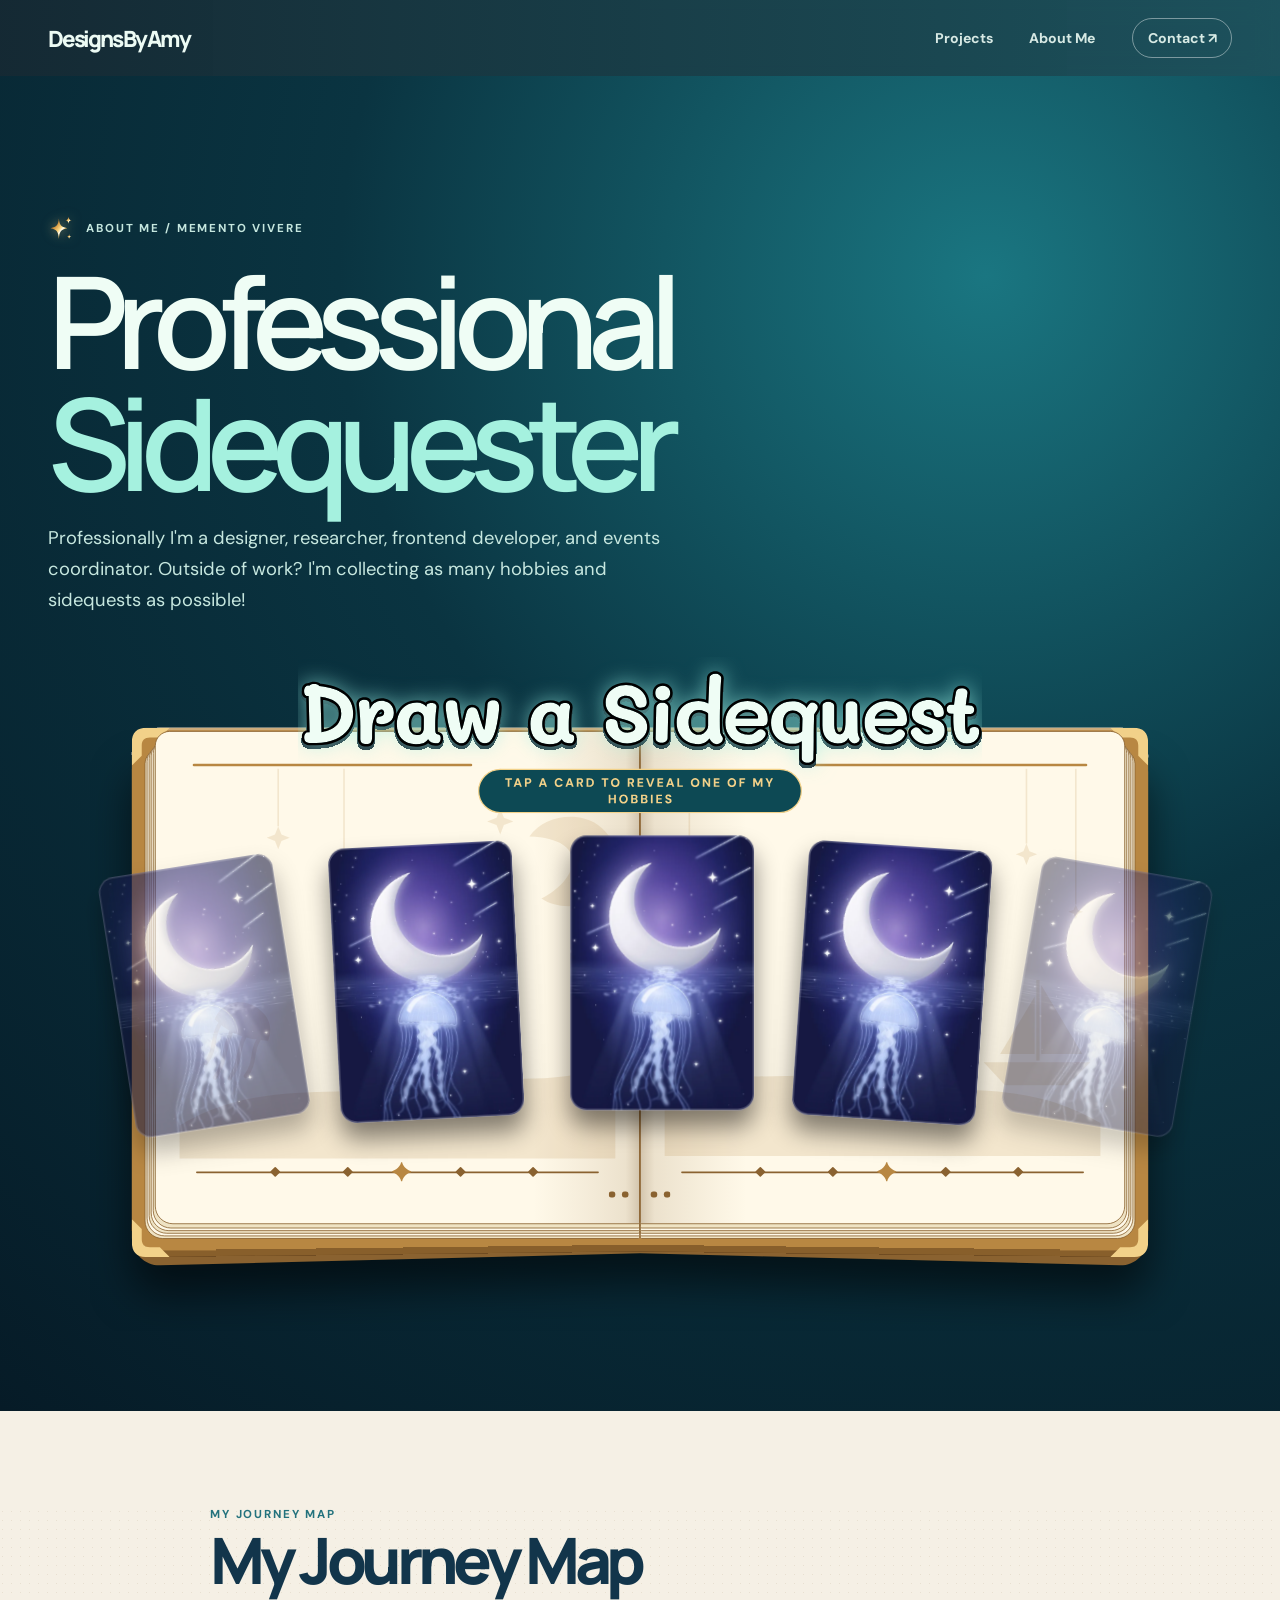
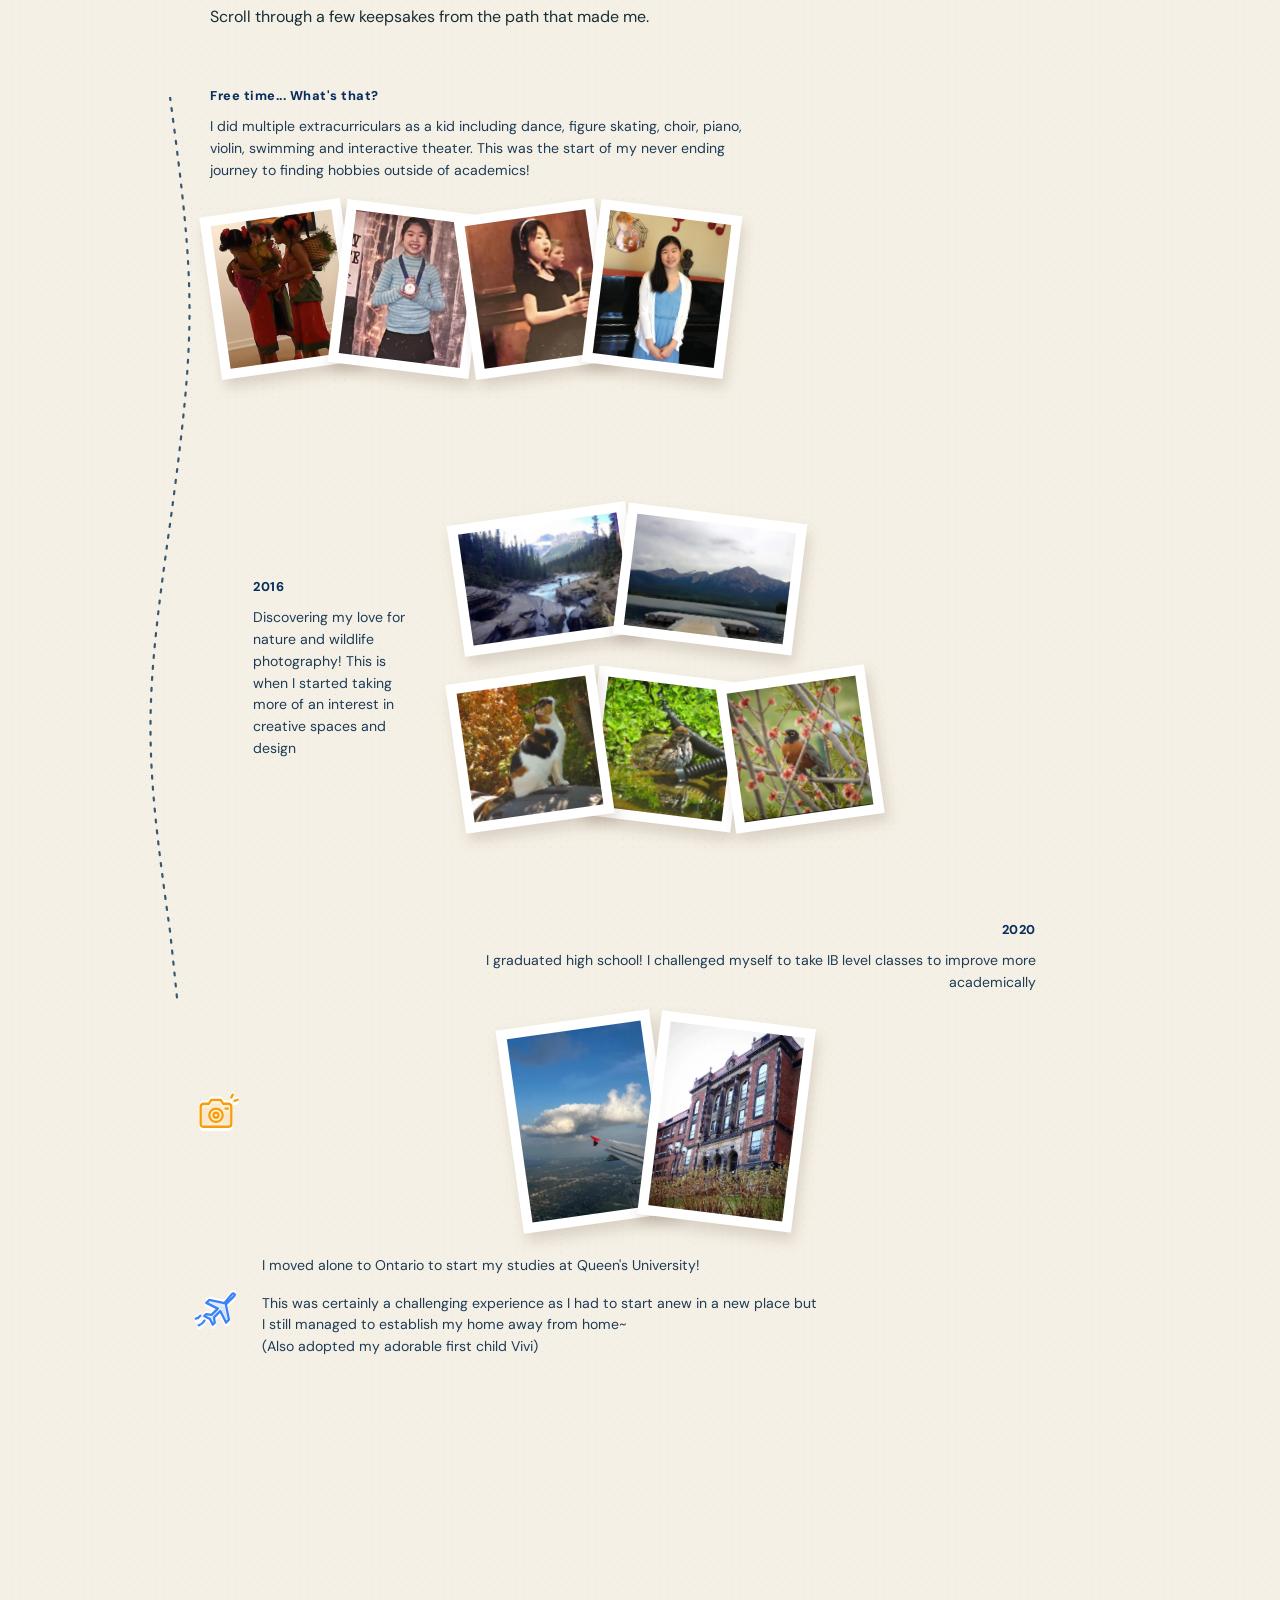
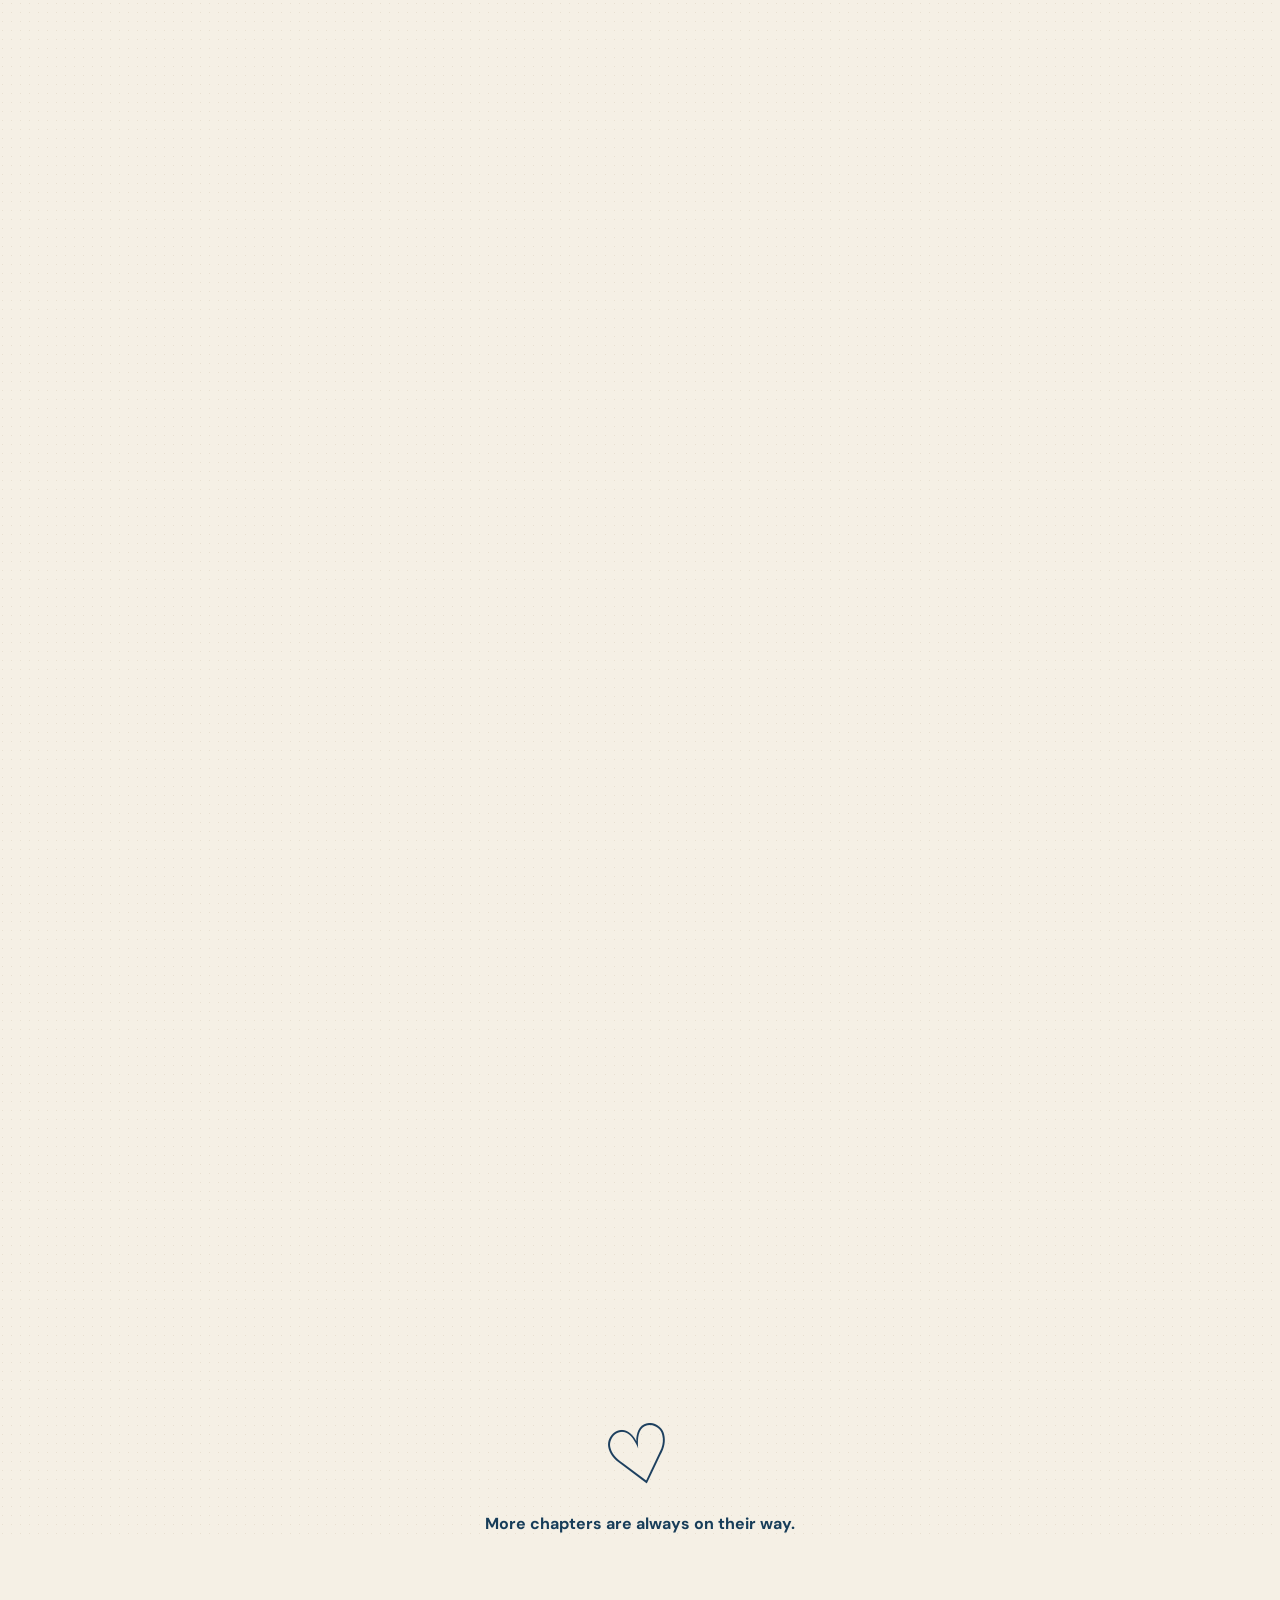
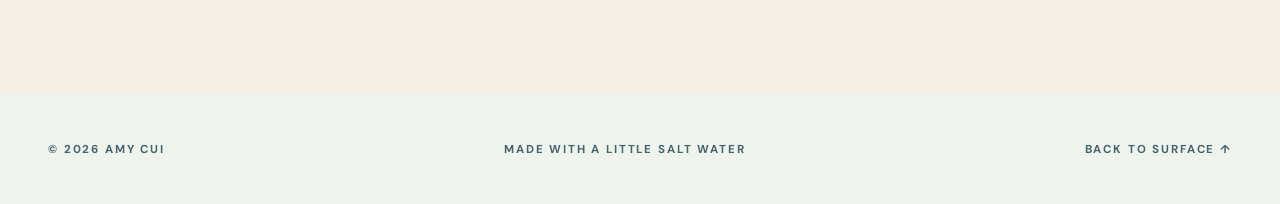
==== commit 19e21f5a: "Tarot deck: continuous drift that only pauses on card hover; revealed cards stay face up Co-Authored" ====
--- a/about.html
+++ b/about.html
@@ -4,8 +4,8 @@
     <meta charset="utf-8" />
     <meta name="viewport" content="width=device-width,initial-scale=1" />
     <title>About Me — Amy Cui</title>
-    <link rel="stylesheet" href="styles.css?v=33" />
-    <script src="script.js?v=33" defer></script>
+    <link rel="stylesheet" href="styles.css?v=34" />
+    <script src="script.js?v=34" defer></script>
   </head>
   <body class="about-page">
     <header class="site-nav">
--- a/styles.css
+++ b/styles.css
@@ -1232,7 +1232,9 @@
 .tarot-deck li{display:contents}
 .tarot-card{--x:50;--y:48;--r:0deg;--sc:1;--o:0;position:absolute;z-index:1;left:calc(var(--x) * 1%);top:calc(var(--y) * 1%);width:15.5%;aspect-ratio:2/3;padding:0;border:0;background:none;cursor:pointer;
   translate:-50% -50%;rotate:var(--r);scale:var(--sc);opacity:var(--o);perspective:1200px;
-  transition:left .8s cubic-bezier(.45,0,.2,1),top .8s cubic-bezier(.45,0,.2,1),rotate .8s,scale .8s cubic-bezier(.3,1.2,.5,1),opacity .6s,translate .25s}
+  transition:translate .25s,filter .3s}
+/* only the lift to and from the centre is eased; the drift is set every frame by script.js */
+.tarot-card.is-moving{transition:left .7s cubic-bezier(.45,0,.2,1),top .7s cubic-bezier(.45,0,.2,1),rotate .7s,scale .7s cubic-bezier(.3,1.2,.5,1),opacity .4s,translate .25s}
 .tarot-card[data-hidden]{pointer-events:none}
 .tarot-card:not(.is-picked):hover,.tarot-card:not(.is-picked):focus-visible{translate:-50% calc(-50% - 16px);rotate:0deg;outline:none;z-index:2}
 .tarot-card:focus-visible .tc-inner{box-shadow:0 0 0 3px var(--aqua),0 18px 30px #0008}
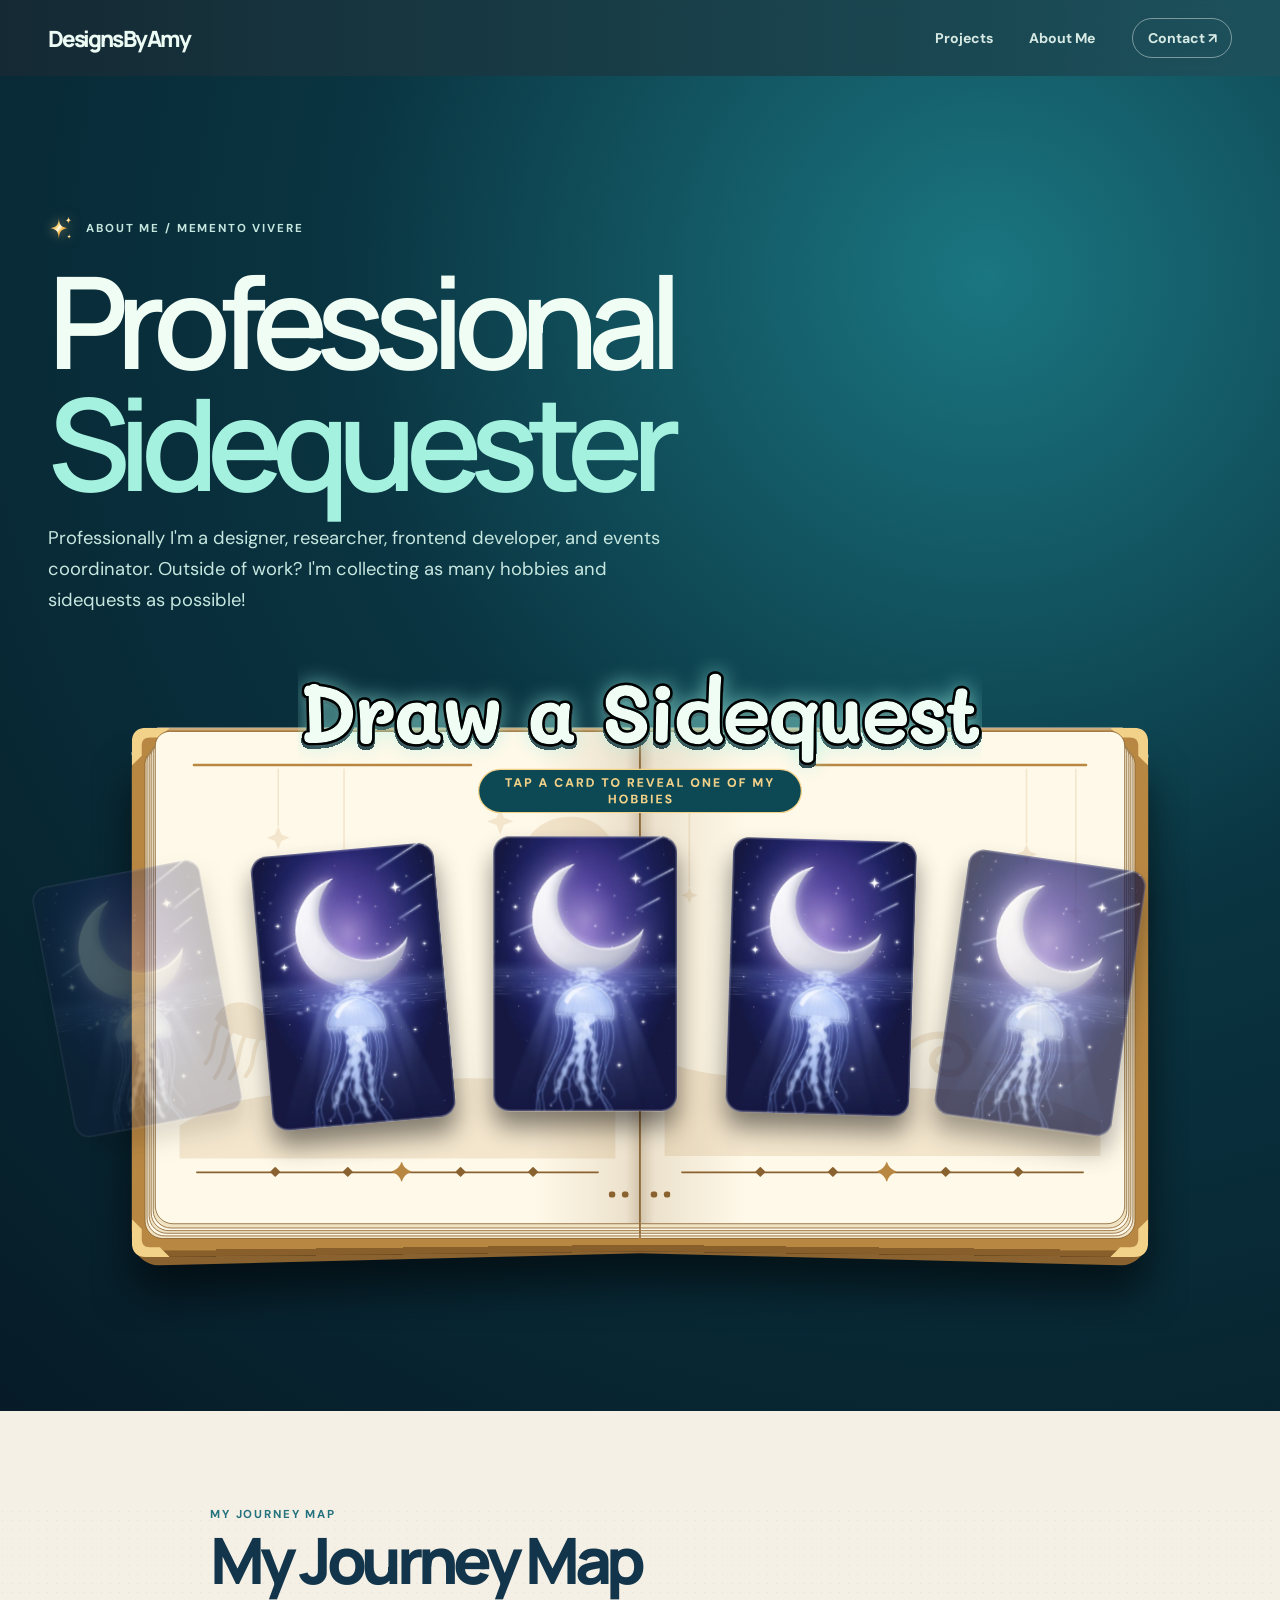
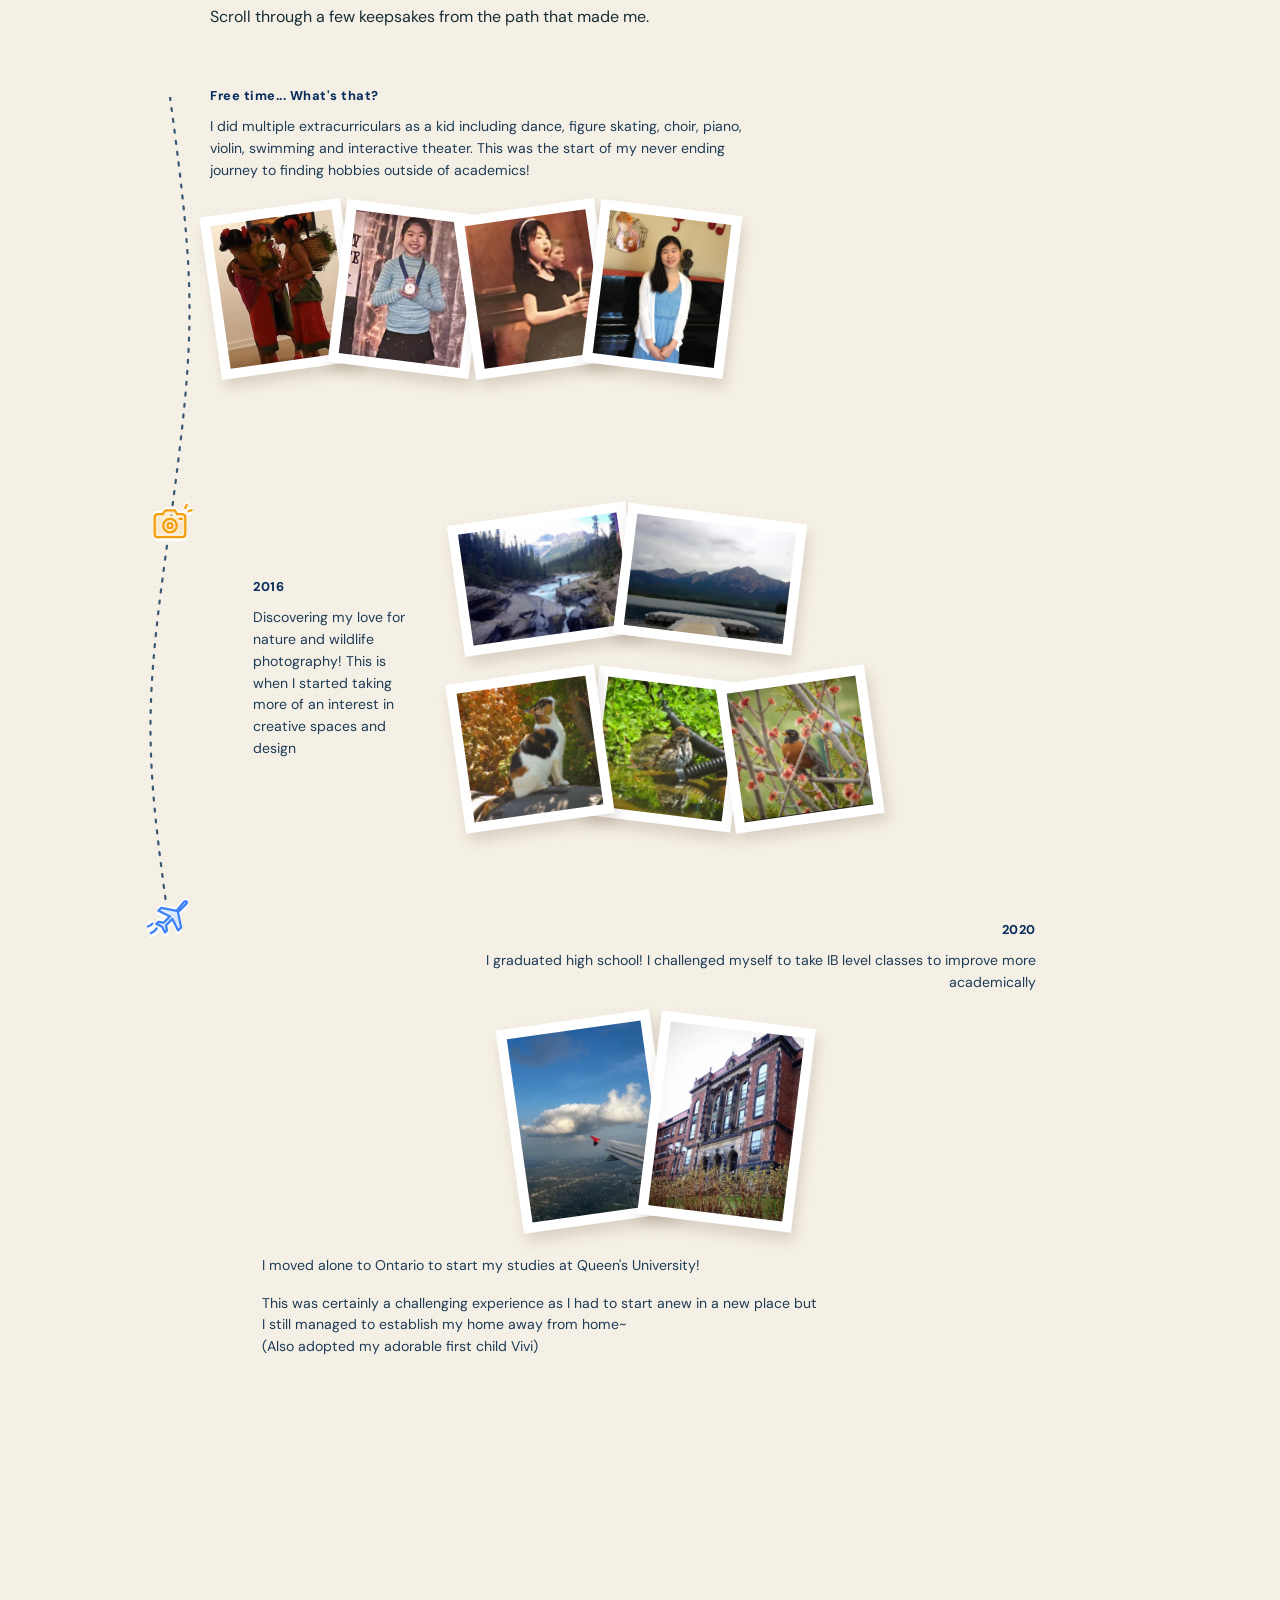
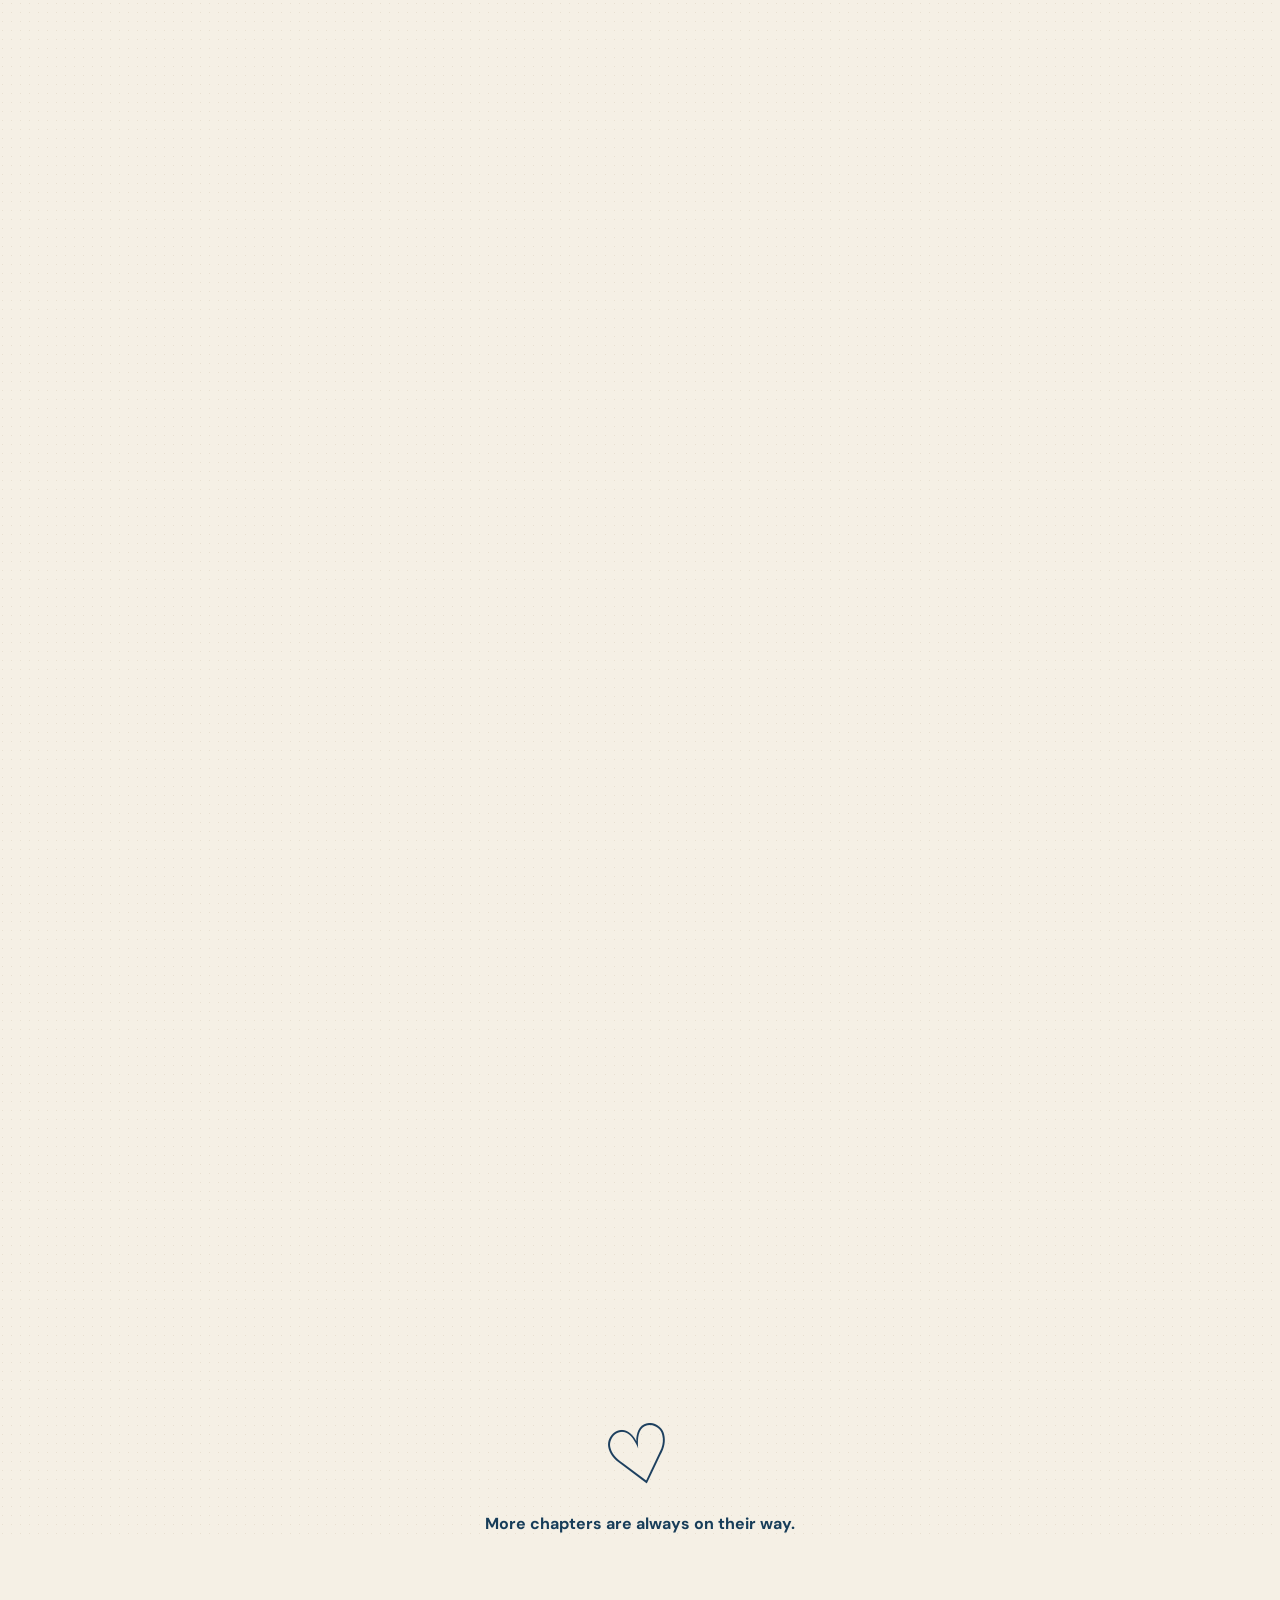
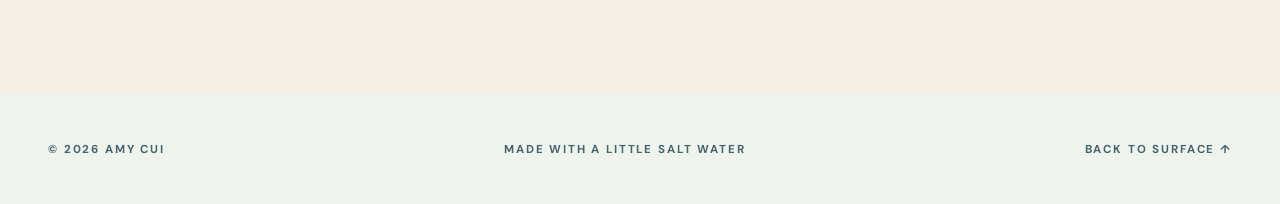
==== commit f8e69d67: "Tarot deck: hold still while a card is open and until it is back in place Co-Authored-By: Claude Opu" ====
--- a/about.html
+++ b/about.html
@@ -5,7 +5,7 @@
     <meta name="viewport" content="width=device-width,initial-scale=1" />
     <title>About Me — Amy Cui</title>
     <link rel="stylesheet" href="styles.css?v=34" />
-    <script src="script.js?v=34" defer></script>
+    <script src="script.js?v=35" defer></script>
   </head>
   <body class="about-page">
     <header class="site-nav">
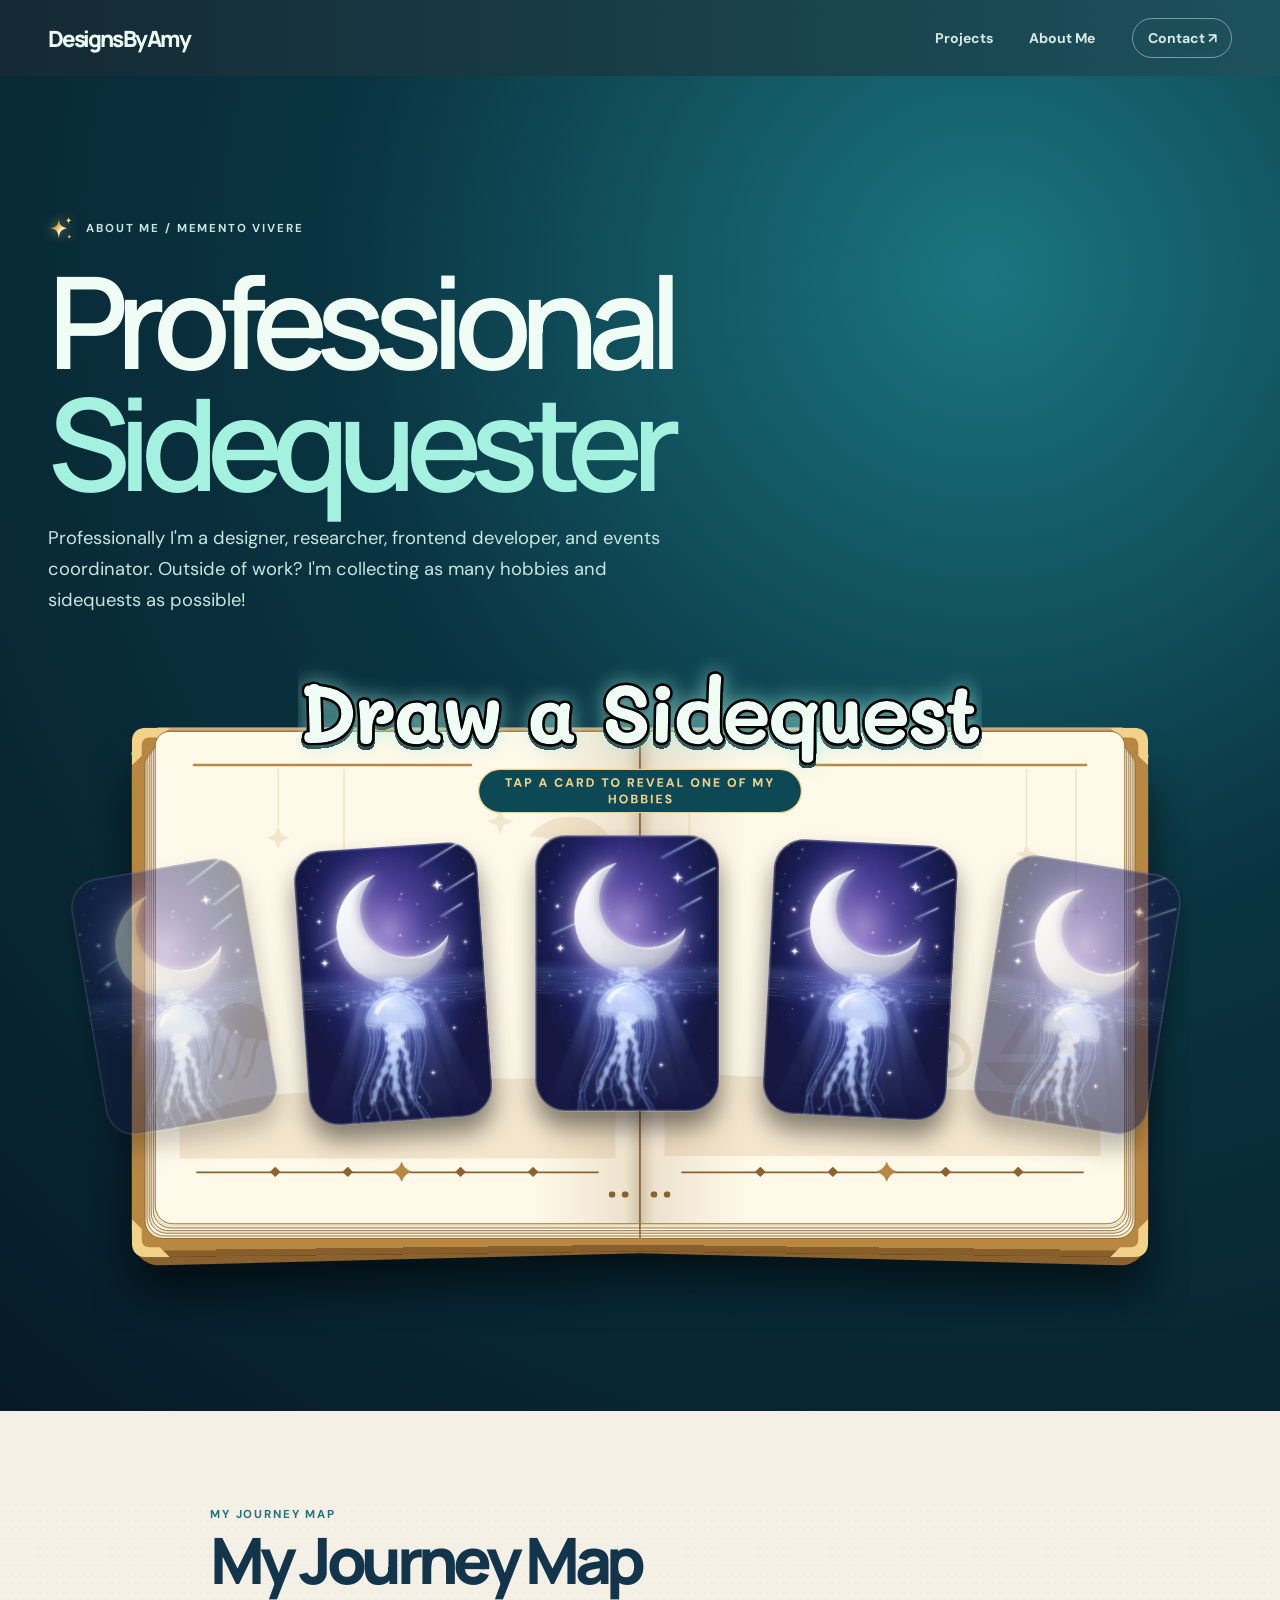
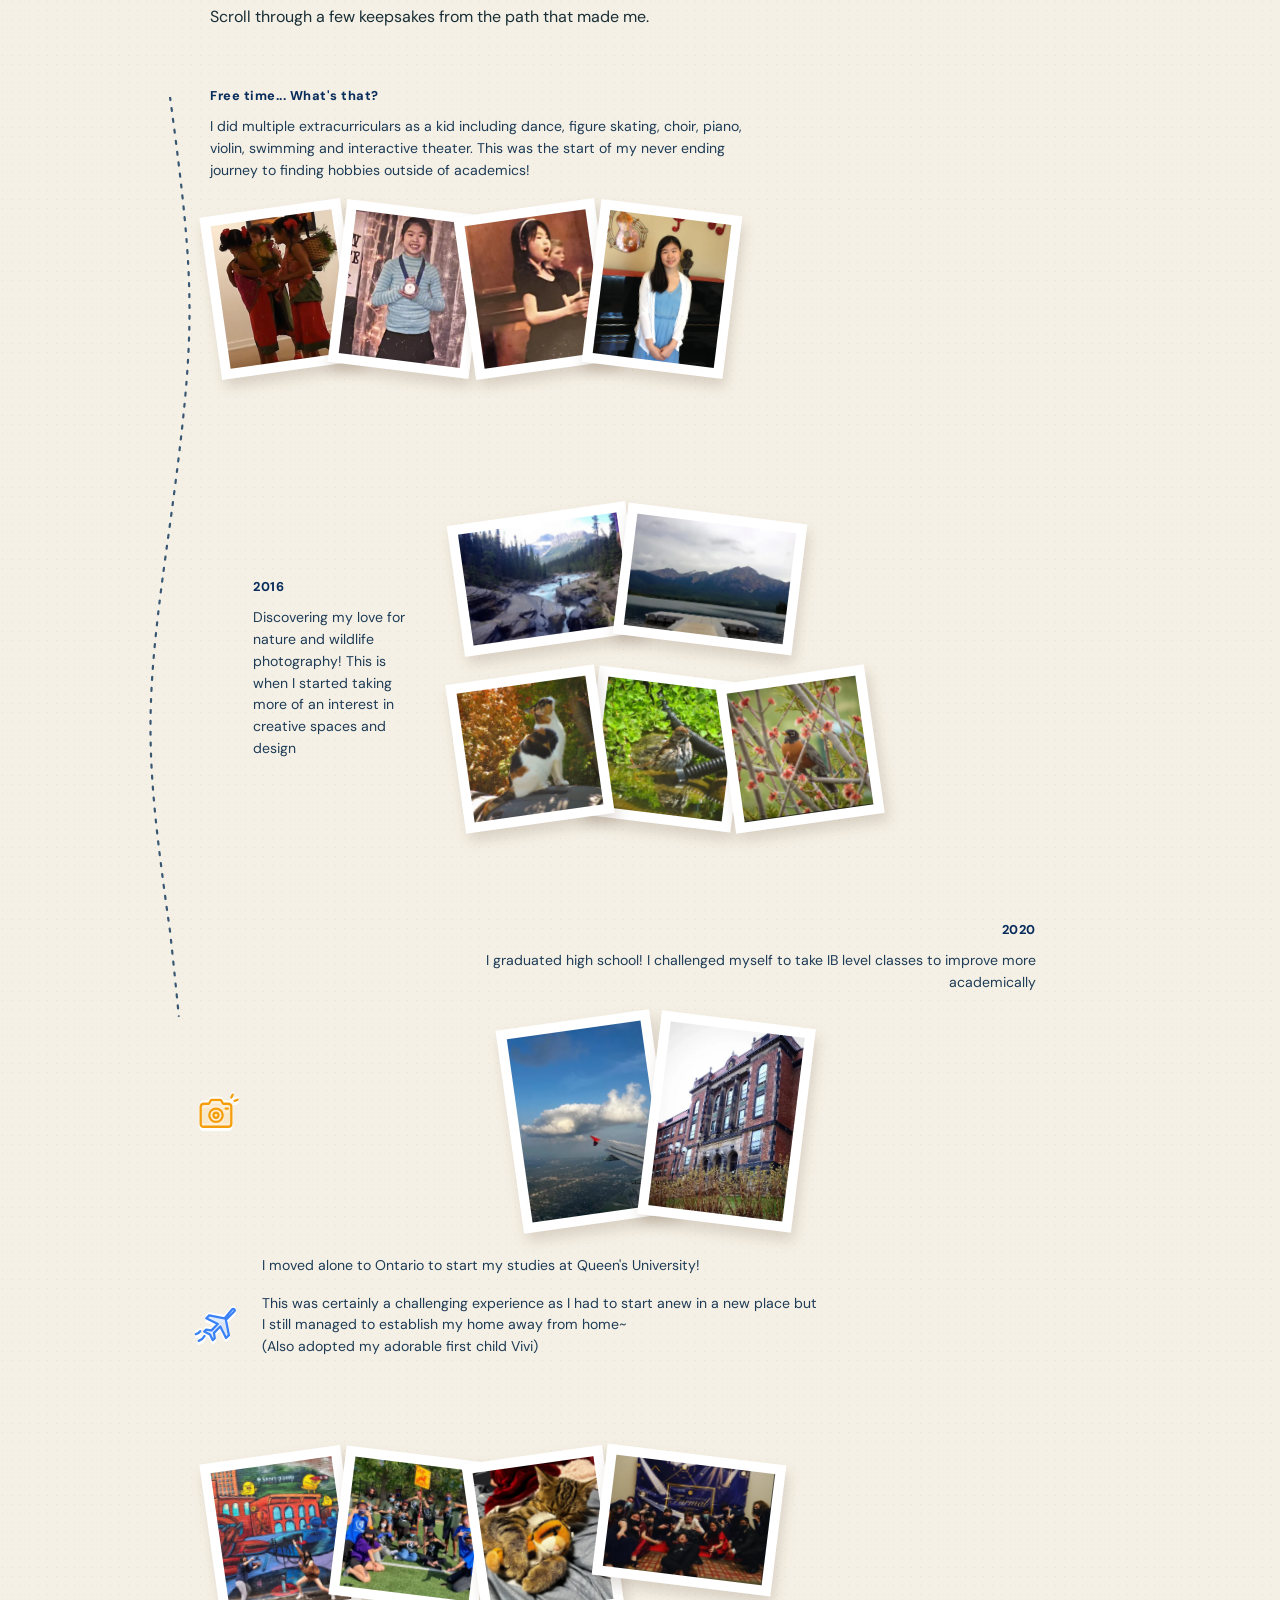
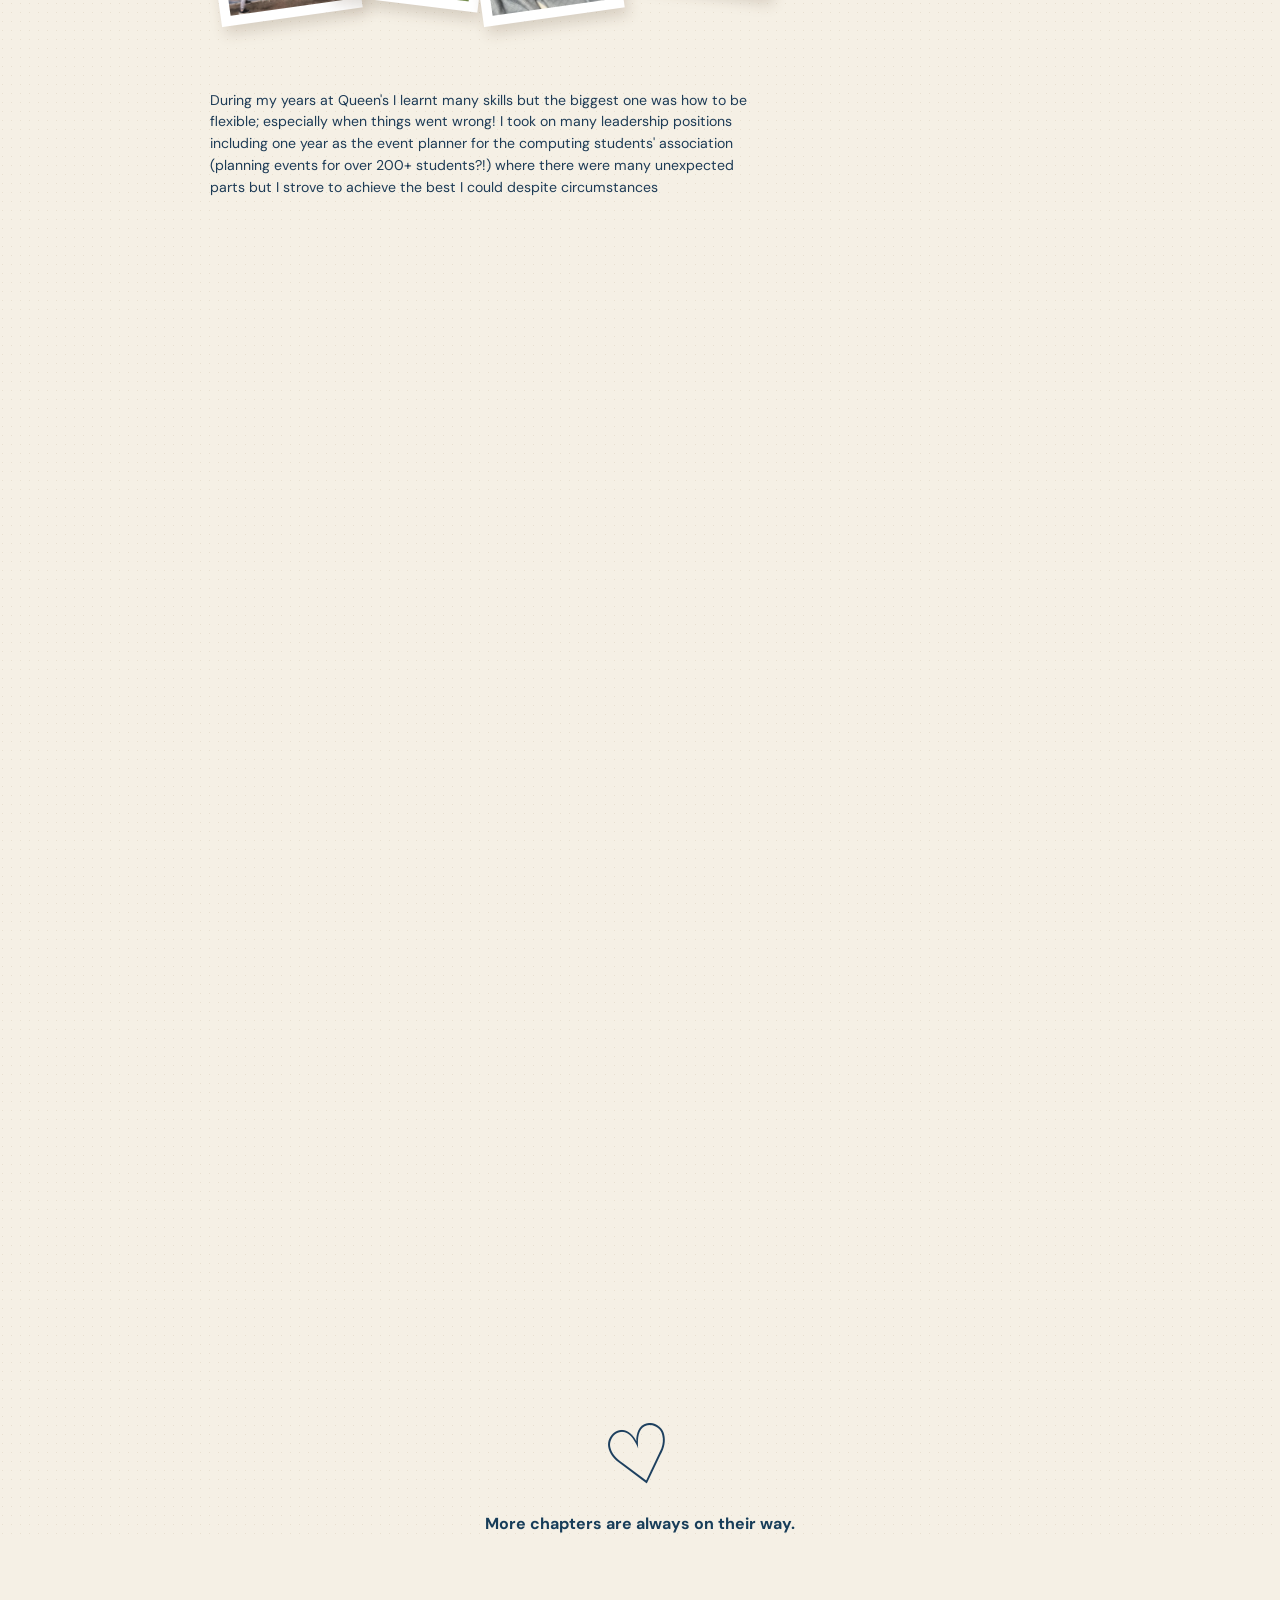
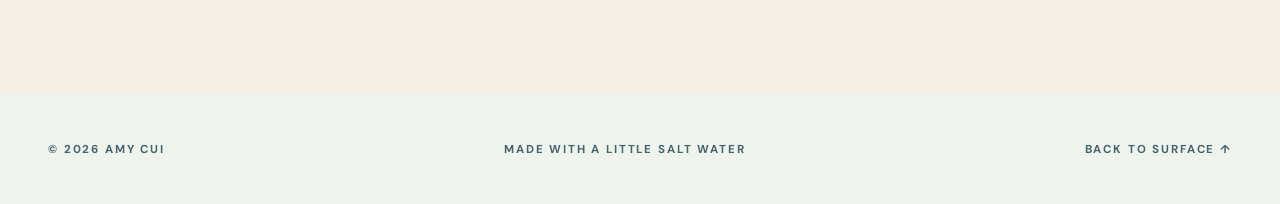
==== commit cc62fe1d: "Tarot cards: match glow and shadow radius to the card art corners Co-Authored-By: Claude Opus 5.5 <n" ====
--- a/about.html
+++ b/about.html
@@ -4,7 +4,7 @@
     <meta charset="utf-8" />
     <meta name="viewport" content="width=device-width,initial-scale=1" />
     <title>About Me — Amy Cui</title>
-    <link rel="stylesheet" href="styles.css?v=34" />
+    <link rel="stylesheet" href="styles.css?v=35" />
     <script src="script.js?v=35" defer></script>
   </head>
   <body class="about-page">
--- a/styles.css
+++ b/styles.css
@@ -1238,7 +1238,7 @@
 .tarot-card[data-hidden]{pointer-events:none}
 .tarot-card:not(.is-picked):hover,.tarot-card:not(.is-picked):focus-visible{translate:-50% calc(-50% - 16px);rotate:0deg;outline:none;z-index:2}
 .tarot-card:focus-visible .tc-inner{box-shadow:0 0 0 3px var(--aqua),0 18px 30px #0008}
-.tc-inner{position:absolute;inset:0;border-radius:9%/6%;transform-style:preserve-3d;transition:transform .6s cubic-bezier(.4,0,.2,1),box-shadow .4s;box-shadow:0 16px 24px #0007}
+.tc-inner{position:absolute;inset:0;border-radius:16.667%/11.111%;transform-style:preserve-3d;transition:transform .6s cubic-bezier(.4,0,.2,1),box-shadow .4s;box-shadow:0 16px 24px #0007}
 .tc-back,.tc-front{position:absolute;inset:0;border-radius:inherit;backface-visibility:hidden;overflow:hidden}
 .tc-back{background:url(assets/about/tarot/back.webp) center/cover;box-shadow:inset 0 0 0 1.5px #ffffff45}
 .tc-front{transform:rotateY(180deg)}
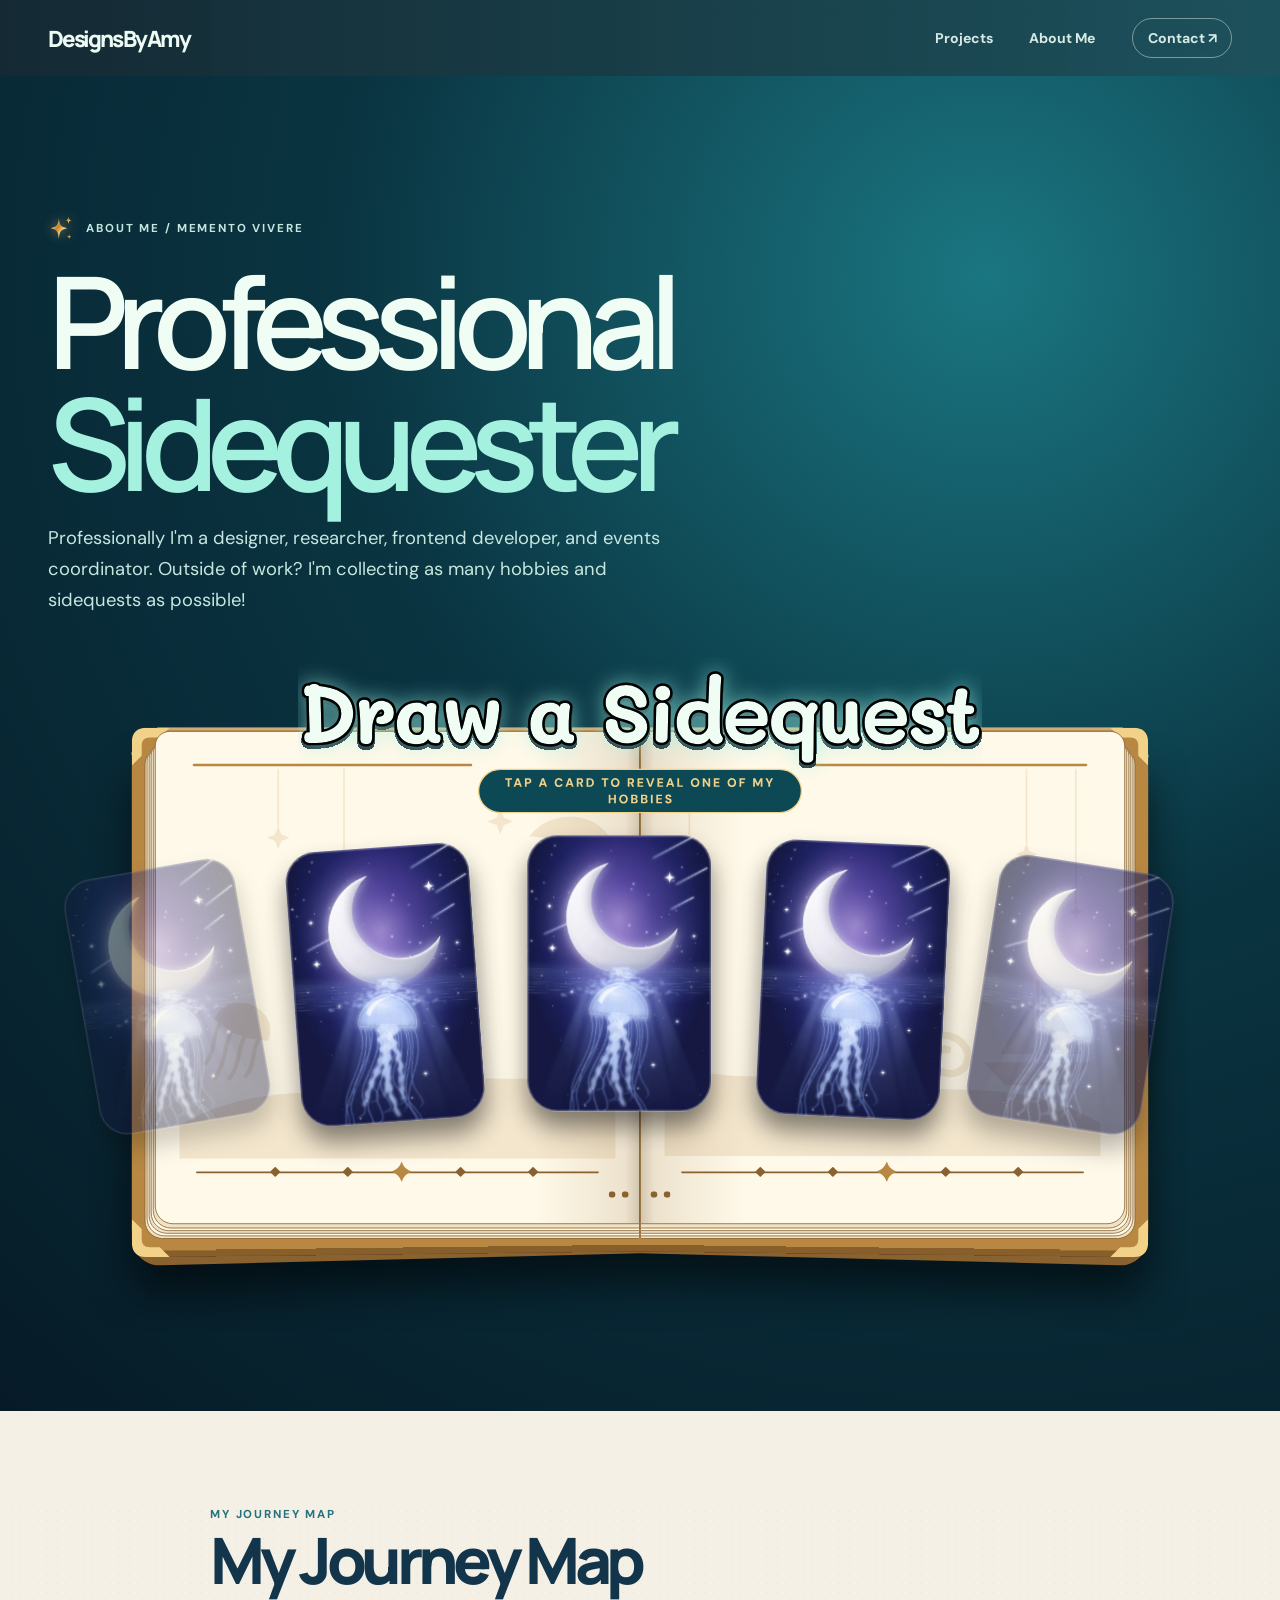
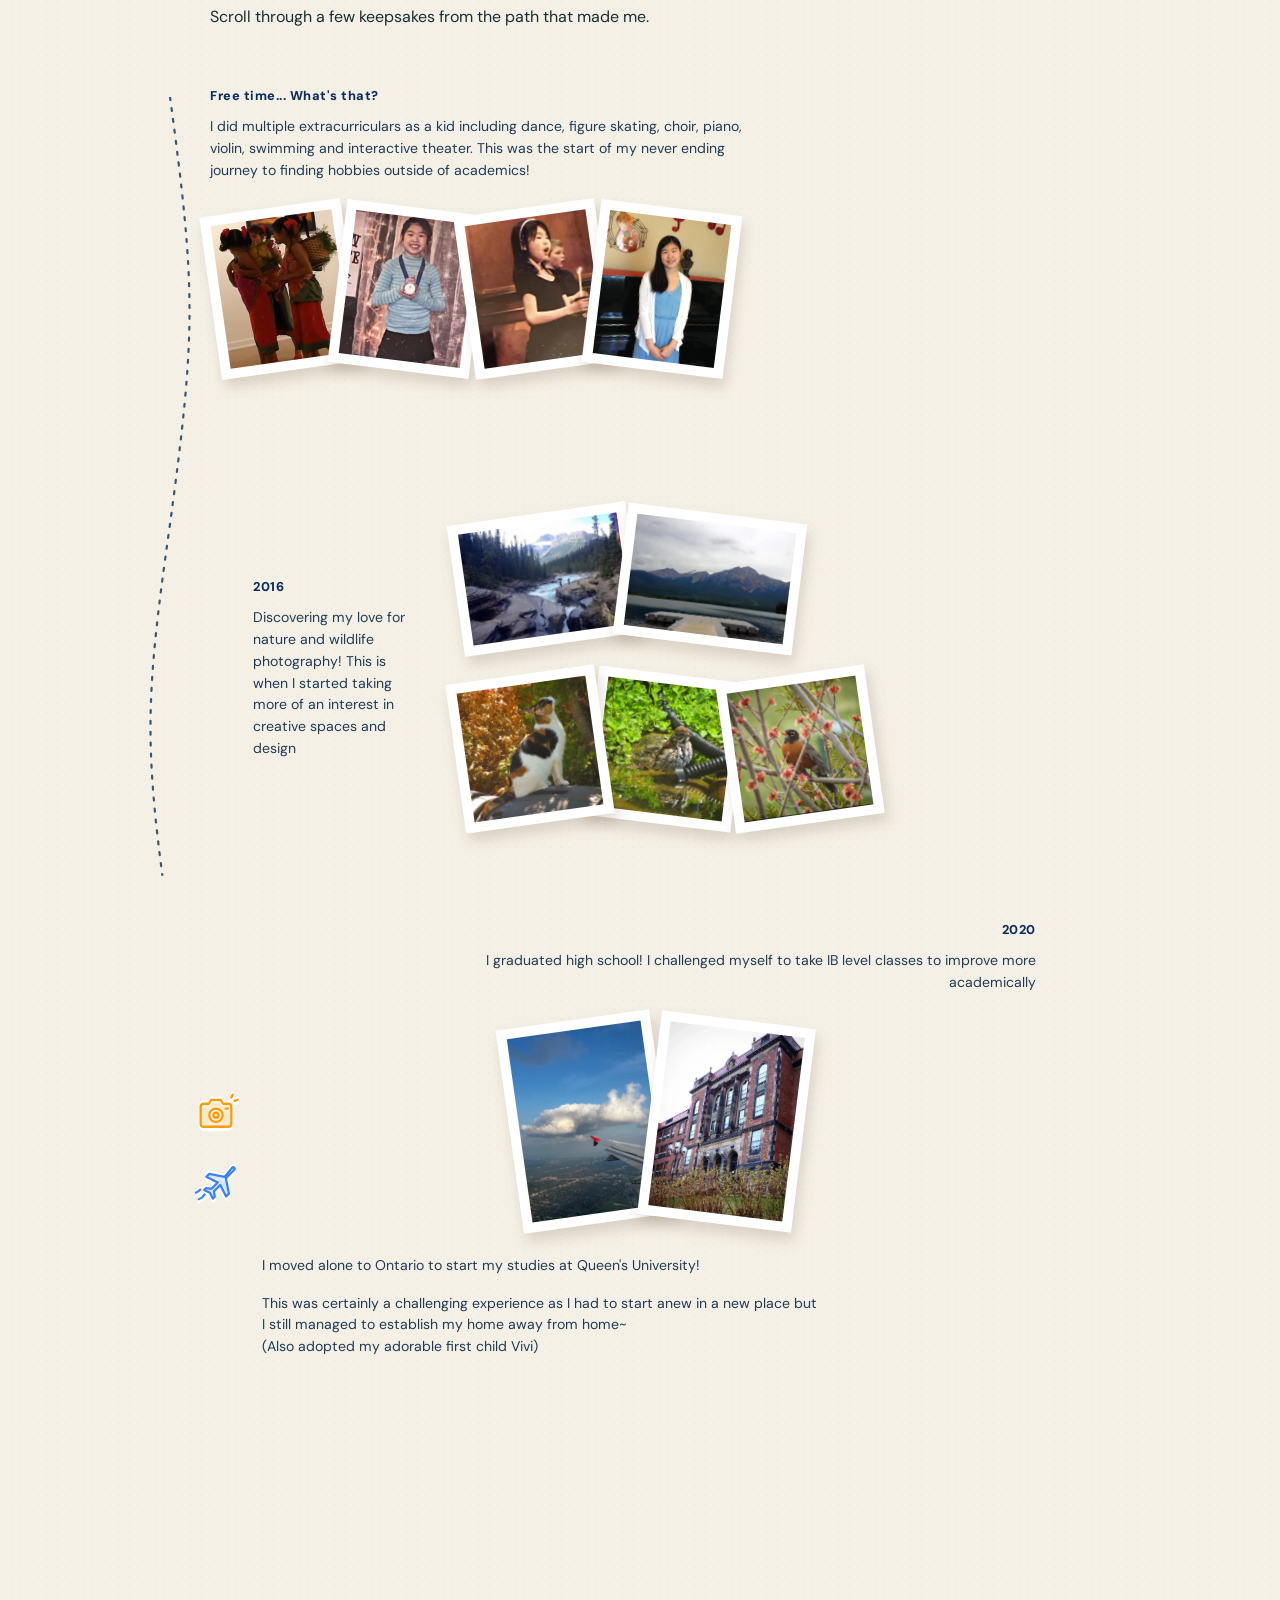
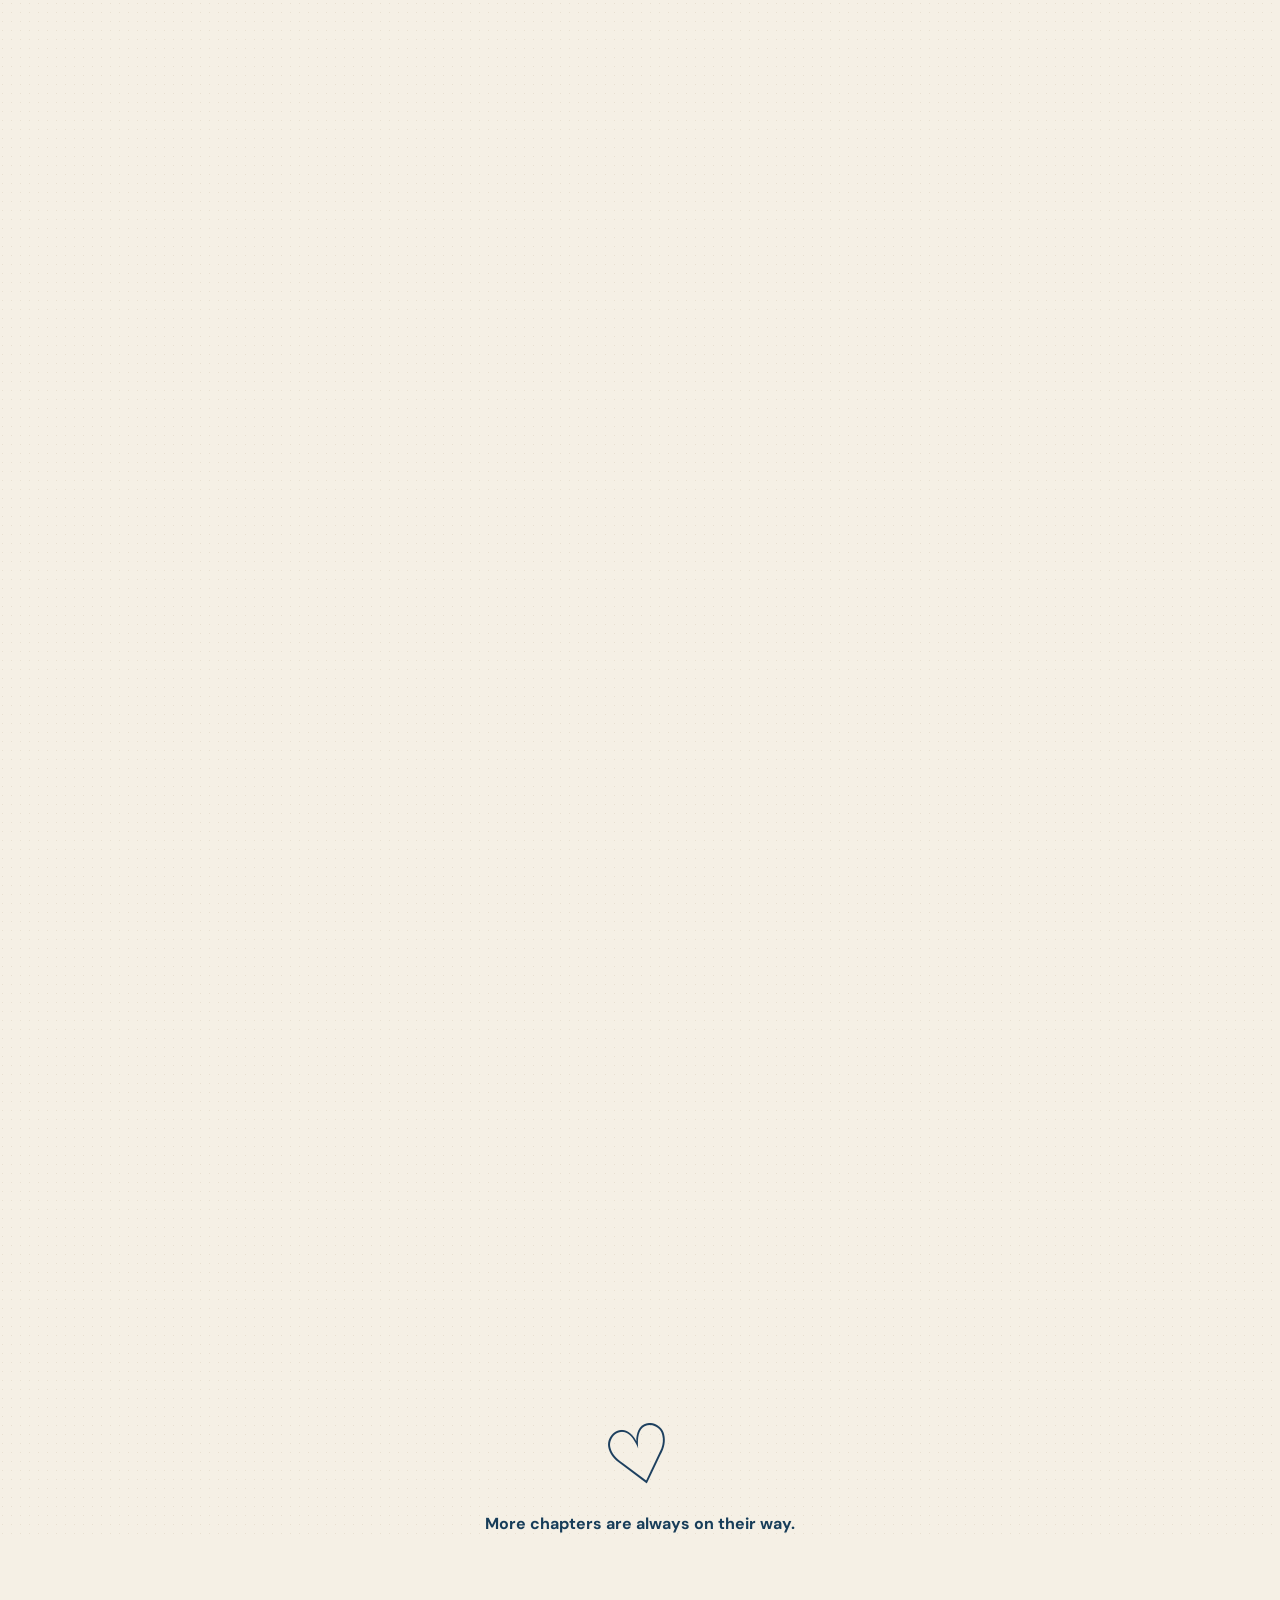
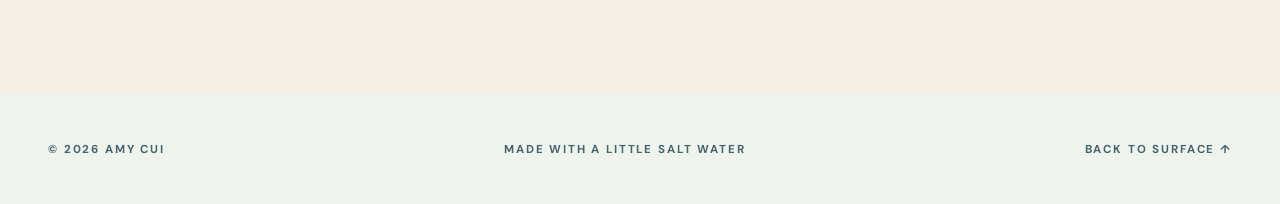
==== commit d7459933: "Resume: revised PDF; airplane links straight to assets/resume.pdf The image pop-up (resume-1/2.webp)" ====
--- a/about.html
+++ b/about.html
@@ -4,8 +4,8 @@
     <meta charset="utf-8" />
     <meta name="viewport" content="width=device-width,initial-scale=1" />
     <title>About Me — Amy Cui</title>
-    <link rel="stylesheet" href="styles.css?v=35" />
-    <script src="script.js?v=35" defer></script>
+    <link rel="stylesheet" href="styles.css?v=45" />
+    <script src="script.js?v=45" defer></script>
   </head>
   <body class="about-page">
     <header class="site-nav">
--- a/styles.css
+++ b/styles.css
@@ -556,8 +556,23 @@
 }
 .about-grid {
   display: grid;
-  grid-template-columns: 1fr 3.4fr;
   gap: 2rem;
+}
+.about-ctas {
+  display: flex;
+  flex-wrap: wrap;
+  gap: 1rem;
+}
+.primary-cta.ghost-cta {
+  background: transparent;
+  color: var(--aqua);
+  box-shadow: inset 0 0 0 1.5px #a5f1df80;
+}
+.primary-cta.ghost-cta:hover,
+.primary-cta.ghost-cta:focus-visible {
+  background: #a5f1df;
+  color: #062630;
+  box-shadow: 0 10px 24px #00000040;
 }
 .about-grid .label {
   color: var(--aqua);
@@ -581,6 +596,20 @@
   background: #a5f1df;
   color: #062630;
   font-weight: 800;
+  transition: transform 0.2s, background 0.2s, box-shadow 0.2s, color 0.2s;
+}
+.primary-cta span {
+  transition: transform 0.2s;
+}
+.primary-cta:hover,
+.primary-cta:focus-visible {
+  background: #d2fbf0;
+  transform: translateY(-3px);
+  box-shadow: 0 10px 24px #00000040;
+}
+.primary-cta:hover span,
+.primary-cta:focus-visible span {
+  transform: translate(3px, -3px);
 }
 .footer {
   min-height: 110px;
@@ -760,9 +789,6 @@
   .section-heading > p:last-child {
     grid-column: 2;
   }
-  .about-grid {
-    grid-template-columns: 1fr 3fr;
-  }
   .hero-side-note {
     display: none;
   }
@@ -965,44 +991,44 @@
     grid-template-rows: repeat(2, 5.15rem);
   }
 }
-
-/* Pixel jellyfish and pop-up storybook */
-.hero .jellyfish{display:none}.book-stories{padding-block:8rem;background:linear-gradient(180deg,#eaf8f3 0%,#f6f3e9 100%)}.story-heading{display:grid;grid-template-columns:1fr 2.5fr 1fr;align-items:end;gap:2rem;margin-bottom:4rem}.story-heading h2{font:600 clamp(3.4rem,7vw,7.6rem)/.95 Manrope,sans-serif;letter-spacing:-.09em;margin:0;color:#113f4c}.story-heading h2 em{font-style:normal;color:#5c9d9b}.story-heading>p:last-child{line-height:1.7;color:#526b6e}.storybook{position:relative;padding:1.25rem 4.8rem 3.6rem}.book-arrow{position:absolute;z-index:10;top:50%;width:3.7rem;aspect-ratio:1;border:0;border-radius:50%;background:#2c7375;color:#fff8de;font:500 2rem/1 Manrope,sans-serif;cursor:pointer;box-shadow:0 11px 0 #154e58,0 18px 22px #174b5444;transform:translateY(-50%);transition:transform .2s,background .2s}.book-arrow:hover{background:#50a99f;transform:translateY(-55%) scale(1.07)}.book-arrow-prev{left:0}.book-arrow-next{right:0}@media(max-width:850px){.story-heading{display:block}.story-heading h2{margin:1rem 0}.book-stories{padding-block:5rem}}@media(max-width:560px){.storybook{padding-inline:2.4rem}.book-arrow{width:3rem;font-size:1.5rem}}
-
-
-/* Scrollable scrapbook journey */
-.scrapbook-section{background:#f5f0e5;color:#172d35;padding:6rem 0 9rem;overflow:hidden}.scrapbook{width:min(100% - 3rem,860px);margin:auto;position:relative}.scrapbook:before{content:"";position:absolute;inset:0 -18vw;background-image:radial-gradient(#bda98a38 .7px,transparent .7px);background-size:9px 9px;pointer-events:none}.scrapbook-heading{position:relative;z-index:1;margin:0 0 3rem}.scrapbook-heading h2{margin:.6rem 0;font:800 clamp(2.5rem,5vw,4.3rem)/.9 Manrope,sans-serif;letter-spacing:-.08em;color:#12354b}.scrapbook-heading p:last-child{max-width:440px;line-height:1.55}.scrap-memory{position:relative;z-index:1;display:grid;grid-template-columns:190px 1fr;gap:2rem;align-items:center;margin:3.5rem 0 6rem}.scrap-copy{font-size:.88rem;line-height:1.55;color:#1d3b56}.scrap-year{display:block;margin-bottom:.65rem;font-size:.65rem;letter-spacing:.12em;font-weight:800;color:#092d5c}.scrap-copy p{margin:0}.scrap-photos{position:relative;min-height:210px;display:flex;align-items:flex-start}.photo-placeholder{width:142px;height:164px;margin:0 -15px 0 0;padding:10px;background:#fff;box-shadow:3px 8px 13px #573d282e;transform-origin:center;display:grid;place-items:center;position:relative;z-index:1}.photo-placeholder:after{content:"";position:absolute;inset:10px;background:linear-gradient(135deg,#c8e4e3,#aed0bd 48%,#d6bb9d);opacity:.92}.photo-placeholder span{position:relative;z-index:1;text-align:center;font:700 .53rem/1.45 'DM Sans',sans-serif;letter-spacing:.09em;color:#294b59}.photo-placeholder:nth-child(2){z-index:2}.photo-placeholder:nth-child(3){z-index:3}.photo-placeholder:nth-child(4){z-index:4}.tilt-left{transform:rotate(-8deg)}.tilt-right{transform:rotate(7deg)}.landscape{width:180px;height:132px}.tall{width:155px;height:205px}.memory-early .scrap-photos{margin-top:-1.7rem}.memory-nature{grid-template-columns:170px 1fr;margin-left:5%}.memory-queens{grid-template-columns:1fr 230px;margin-left:17%;margin-right:5%;align-items:end}.memory-queens .scrap-copy{order:2}.memory-community{grid-template-columns:190px 1fr;margin-left:3%}.memory-ux{grid-template-columns:1fr 230px;margin-left:22%;margin-right:5%}.memory-ux .scrap-copy{order:2}.photo-cluster-two{justify-content:center}.photo-cluster-three{padding-top:1rem}.scrap-line{position:absolute;z-index:0;fill:none;stroke:#183d60;stroke-width:1.5;stroke-dasharray:2 6;opacity:.8}.scrap-line path{animation:scrap-dash 9s linear infinite}.line-one{left:11%;top:21%;width:140px}.line-two{right:8%;top:39%;width:145px}.line-three{left:17%;top:64%;width:130px}@keyframes scrap-dash{to{stroke-dashoffset:-90}}.scrapbook-end{position:relative;z-index:1;text-align:center;margin-top:-1.5rem;font:700 1rem/1.35 'DM Sans',sans-serif;color:#173d59}.scribble-heart{display:block;font:500 5rem/1 cursive;transform:rotate(-14deg);color:#1d405f}.scrap-memory.photos-in .photo-placeholder{animation:photo-settle .75s both}.scrap-memory.photos-in .photo-placeholder:nth-child(2){animation-delay:.12s}.scrap-memory.photos-in .photo-placeholder:nth-child(3){animation-delay:.24s}.scrap-memory.photos-in .photo-placeholder:nth-child(4){animation-delay:.36s}@keyframes photo-settle{from{opacity:0;transform:translateY(30px) rotate(0) scale(.87)}to{opacity:1}}@media(max-width:650px){.scrapbook{width:min(100% - 2.25rem,860px)}.scrap-memory,.memory-nature,.memory-queens,.memory-community,.memory-ux{display:flex;flex-direction:column;align-items:flex-start;margin:3rem 0 5rem}.memory-queens .scrap-copy,.memory-ux .scrap-copy{order:initial}.scrap-copy{max-width:260px}.scrap-photos{min-height:170px;width:100%}.photo-placeholder{width:104px;height:128px}.landscape{width:135px;height:100px}.tall{width:120px;height:160px}.line-one{top:19%}.line-two{top:44%}.line-three{top:68%}}
-
-/* Animated resume paper airplane */
-.resume-flight{position:relative;height:210px;margin-top:2rem;overflow:visible}
-.resume-airplane{
-  position:absolute;left:-12%;top:36%;width:285px;height:190px;display:block;z-index:2;cursor:pointer;
-  animation:resume-flight-across 7s cubic-bezier(.45,.05,.55,.95) infinite;transition:filter .25s ease
-}
-.resume-plane-svg{display:block;width:100%;height:100%;object-fit:contain;filter:drop-shadow(0 14px 10px #0b4a5638);transform:rotate(-2deg)}
-.resume-airplane:hover,.resume-airplane:focus-visible{animation-play-state:paused;filter:drop-shadow(0 18px 18px #0b4a5648);outline:none}
-.resume-airplane:focus-visible .resume-plane-svg{outline:3px solid var(--aqua);outline-offset:7px;border-radius:8px}
-.resume-flight-hint{position:absolute;left:8%;bottom:-1rem;font-size:.68rem;font-weight:800;letter-spacing:.12em;text-transform:uppercase;color:#518086;opacity:.75}
-@keyframes resume-flight-across{
-  0%{left:-12%;top:36%;opacity:0;transform:rotate(-8deg) scale(.82)}
-  9%{opacity:1}
-  42%{left:40%;top:28%;transform:rotate(0deg) scale(1)}
-  72%{left:76%;top:8%;transform:rotate(-8deg) scale(1.02)}
-  91%{left:96%;top:-6%;opacity:1;transform:rotate(-13deg) scale(1)}
-  100%{left:104%;top:-12%;opacity:0;transform:rotate(-16deg) scale(.92)}
-}
-@media(max-width:700px){
-  .resume-flight{height:175px}
-  .resume-airplane{width:190px;height:130px}
-  .resume-flight-hint{left:0}
-}
+
+/* Pixel jellyfish and pop-up storybook */
+.hero .jellyfish{display:none}.book-stories{padding-block:8rem;background:linear-gradient(180deg,#eaf8f3 0%,#f6f3e9 100%)}.story-heading{display:grid;grid-template-columns:1fr 2.5fr 1fr;align-items:end;gap:2rem;margin-bottom:4rem}.story-heading h2{font:600 clamp(3.4rem,7vw,7.6rem)/.95 Manrope,sans-serif;letter-spacing:-.09em;margin:0;color:#113f4c}.story-heading h2 em{font-style:normal;color:#5c9d9b}.story-heading>p:last-child{line-height:1.7;color:#526b6e}.storybook{position:relative;padding:1.25rem 4.8rem 3.6rem}.book-arrow{position:absolute;z-index:10;top:50%;width:4rem;aspect-ratio:1;display:grid;place-items:center;padding:0;border:1.5px solid #ffffffd0;border-radius:50%;cursor:pointer;background:radial-gradient(circle at 32% 26%,#ffffffa0,#e8f1f540 40%,#b9cdd866 75%,#9fb8c680);-webkit-backdrop-filter:blur(10px) saturate(1.3);backdrop-filter:blur(10px) saturate(1.3);box-shadow:inset 0 2px 4px #fffd,inset 0 -6px 12px #5a7d8c1f,0 6px 16px #0a3b5a24;transform:translateY(-50%);transition:transform .2s,background .2s}.book-arrow svg{width:46%;fill:none;stroke:#fff;stroke-width:2.6;stroke-linecap:round;stroke-linejoin:round;filter:drop-shadow(0 1px 1.5px #0a3b5a66)}.book-arrow:hover,.book-arrow:focus-visible{transform:translateY(-50%) scale(1.07);outline:none;background:radial-gradient(circle at 32% 26%,#ffffffd0,#ffffff60 40%,#dbe8ee60 75%,#c7d9e270)}.book-arrow-prev{left:0}.book-arrow-next{right:0}@media(max-width:850px){.story-heading{display:block}.story-heading h2{margin:1rem 0}.book-stories{padding-block:5rem}}@media(max-width:560px){.storybook{padding-inline:2.4rem}.book-arrow{width:3rem;font-size:1.5rem}}
+
+
+/* Scrollable scrapbook journey */
+.scrapbook-section{background:#f5f0e5;color:#172d35;padding:6rem 0 9rem;overflow:hidden}.scrapbook{width:min(100% - 3rem,860px);margin:auto;position:relative}.scrapbook:before{content:"";position:absolute;inset:0 -18vw;background-image:radial-gradient(#bda98a38 .7px,transparent .7px);background-size:9px 9px;pointer-events:none}.scrapbook-heading{position:relative;z-index:1;margin:0 0 3rem}.scrapbook-heading h2{margin:.6rem 0;font:800 clamp(2.5rem,5vw,4.3rem)/.9 Manrope,sans-serif;letter-spacing:-.08em;color:#12354b}.scrapbook-heading p:last-child{max-width:440px;line-height:1.55}.scrap-memory{position:relative;z-index:1;display:grid;grid-template-columns:190px 1fr;gap:2rem;align-items:center;margin:3.5rem 0 6rem}.scrap-copy{font-size:.88rem;line-height:1.55;color:#1d3b56}.scrap-year{display:block;margin-bottom:.65rem;font-size:.65rem;letter-spacing:.12em;font-weight:800;color:#092d5c}.scrap-copy p{margin:0}.scrap-photos{position:relative;min-height:210px;display:flex;align-items:flex-start}.photo-placeholder{width:142px;height:164px;margin:0 -15px 0 0;padding:10px;background:#fff;box-shadow:3px 8px 13px #573d282e;transform-origin:center;display:grid;place-items:center;position:relative;z-index:1}.photo-placeholder:after{content:"";position:absolute;inset:10px;background:linear-gradient(135deg,#c8e4e3,#aed0bd 48%,#d6bb9d);opacity:.92}.photo-placeholder span{position:relative;z-index:1;text-align:center;font:700 .53rem/1.45 'DM Sans',sans-serif;letter-spacing:.09em;color:#294b59}.photo-placeholder:nth-child(2){z-index:2}.photo-placeholder:nth-child(3){z-index:3}.photo-placeholder:nth-child(4){z-index:4}.tilt-left{transform:rotate(-8deg)}.tilt-right{transform:rotate(7deg)}.landscape{width:180px;height:132px}.tall{width:155px;height:205px}.memory-early .scrap-photos{margin-top:-1.7rem}.memory-nature{grid-template-columns:170px 1fr;margin-left:5%}.memory-queens{grid-template-columns:1fr 230px;margin-left:17%;margin-right:5%;align-items:end}.memory-queens .scrap-copy{order:2}.memory-community{grid-template-columns:190px 1fr;margin-left:3%}.memory-ux{grid-template-columns:1fr 230px;margin-left:22%;margin-right:5%}.memory-ux .scrap-copy{order:2}.photo-cluster-two{justify-content:center}.photo-cluster-three{padding-top:1rem}.scrap-line{position:absolute;z-index:0;fill:none;stroke:#183d60;stroke-width:1.5;stroke-dasharray:2 6;opacity:.8}.scrap-line path{animation:scrap-dash 9s linear infinite}.line-one{left:11%;top:21%;width:140px}.line-two{right:8%;top:39%;width:145px}.line-three{left:17%;top:64%;width:130px}@keyframes scrap-dash{to{stroke-dashoffset:-90}}.scrapbook-end{position:relative;z-index:1;text-align:center;margin-top:-1.5rem;font:700 1rem/1.35 'DM Sans',sans-serif;color:#173d59}.scribble-heart{display:block;font:500 5rem/1 cursive;transform:rotate(-14deg);color:#1d405f}.scrap-memory.photos-in .photo-placeholder{animation:photo-settle .75s both}.scrap-memory.photos-in .photo-placeholder:nth-child(2){animation-delay:.12s}.scrap-memory.photos-in .photo-placeholder:nth-child(3){animation-delay:.24s}.scrap-memory.photos-in .photo-placeholder:nth-child(4){animation-delay:.36s}@keyframes photo-settle{from{opacity:0;transform:translateY(30px) rotate(0) scale(.87)}to{opacity:1}}@media(max-width:650px){.scrapbook{width:min(100% - 2.25rem,860px)}.scrap-memory,.memory-nature,.memory-queens,.memory-community,.memory-ux{display:flex;flex-direction:column;align-items:flex-start;margin:3rem 0 5rem}.memory-queens .scrap-copy,.memory-ux .scrap-copy{order:initial}.scrap-copy{max-width:260px}.scrap-photos{min-height:170px;width:100%}.photo-placeholder{width:104px;height:128px}.landscape{width:135px;height:100px}.tall{width:120px;height:160px}.line-one{top:19%}.line-two{top:44%}.line-three{top:68%}}
+
+/* Animated resume paper airplane */
+.resume-flight{position:relative;height:210px;margin-top:2rem;overflow:visible}
+.resume-airplane{
+  position:absolute;left:-12%;top:36%;width:285px;height:190px;display:block;z-index:2;cursor:pointer;
+  animation:resume-flight-across 7s cubic-bezier(.45,.05,.55,.95) infinite;transition:filter .25s ease
+}
+.resume-plane-svg{display:block;width:100%;height:100%;object-fit:contain;filter:drop-shadow(0 14px 10px #0b4a5638);transform:rotate(-2deg)}
+.resume-airplane:hover,.resume-airplane:focus-visible{animation-play-state:paused;filter:drop-shadow(0 18px 18px #0b4a5648);outline:none}
+.resume-airplane:focus-visible .resume-plane-svg{outline:3px solid var(--aqua);outline-offset:7px;border-radius:8px}
+.resume-flight-hint{position:absolute;left:8%;bottom:-1rem;font-size:.68rem;font-weight:800;letter-spacing:.12em;text-transform:uppercase;color:#518086;opacity:.75}
+@keyframes resume-flight-across{
+  0%{left:-12%;top:36%;opacity:0;transform:rotate(-8deg) scale(.82)}
+  9%{opacity:1}
+  42%{left:40%;top:28%;transform:rotate(0deg) scale(1)}
+  72%{left:76%;top:8%;transform:rotate(-8deg) scale(1.02)}
+  91%{left:96%;top:-6%;opacity:1;transform:rotate(-13deg) scale(1)}
+  100%{left:104%;top:-12%;opacity:0;transform:rotate(-16deg) scale(.92)}
+}
+@media(max-width:700px){
+  .resume-flight{height:175px}
+  .resume-airplane{width:190px;height:130px}
+  .resume-flight-hint{left:0}
+}
 /* Eyebrow sparkle: metallic gradient with a sweeping shine (gradient animates inside the SVG) */
 .sparkle{width:1.6rem;height:1.6rem;flex:none;overflow:visible;filter:drop-shadow(0 0 6px #ffd98a88);animation:sparkle-twinkle 2.6s ease-in-out infinite}
 .sparkle .s-small{transform-box:fill-box;transform-origin:center;animation:sparkle-twinkle 1.8s ease-in-out infinite reverse}
 @keyframes sparkle-twinkle{50%{transform:scale(.82) rotate(12deg)}}
-
+
 /* Hero jellyfish: JS moves .hero-jelly (wander / follow cursor), CSS handles bob + shock */
-/* 1ex in the h1 font = the height of the "m" in Amy */
+/* 1ex in the h1 font = the height of the "m" in Amy */
 .hero-jelly{position:absolute;z-index:3;left:0;top:0;font:600 var(--hero-size) Manrope,sans-serif;height:1.04ex;pointer-events:none;will-change:transform;transform:translate(70vw,30vh)}
 .jelly-body{position:relative;height:100%;animation:jelly-bob 2.4s ease-in-out infinite;filter:drop-shadow(0 0 10px #3cc8ff88)}
 .jelly-body img{display:block;height:100%;width:auto}
@@ -1037,19 +1063,27 @@
   scroll-behavior:smooth;scrollbar-width:none;outline:none
 }
 .book-carousel::-webkit-scrollbar{display:none}
+.book-carousel{transition:opacity .22s}
+.storybook.is-turning .book-carousel{opacity:0}
+.book-art.is-mirrored{transform:scaleX(-1)}
 .book-scene{position:relative;scroll-snap-align:start;scroll-snap-stop:always}
 .page-container{display:flex;gap:3em;height:100%}
 .book-left,.book-right{flex:1;min-width:0;position:relative;display:flex;flex-direction:column;align-items:flex-start;padding:1.4em 0 2.6em 1.4em}
-.book-right{padding:1.8em 2.2em 2.6em 1.4em}
-.book-page-placeholder{flex:1;width:100%}
-.book-page-mockup{margin:auto -10% auto -2.5%;width:112%;max-width:none;height:auto;filter:drop-shadow(0 18px 16px #173e4840)}
+.book-right{padding:1.8em 2.2em 4em 1.4em}
+.book-page-placeholder{flex:1;width:100%}
+.book-posters{position:relative;flex:1;width:100%}
+.book-posters img{position:absolute;top:50%;left:50%;width:42%;border-radius:4px;box-shadow:0 14px 22px #173e4840;translate:-50% -50%}
+.book-posters img:nth-child(1){rotate:-9deg;margin-left:-22%}
+.book-posters img:nth-child(2){z-index:1;margin-top:-2%}
+.book-posters img:nth-child(3){rotate:8deg;margin-left:22%}
+.book-page-mockup{margin:auto -10% auto -2.5%;width:112%;max-width:none;height:auto;filter:drop-shadow(0 18px 16px #173e4840)}
 .book-index{font-size:.7em;font-weight:800;letter-spacing:.16em;color:#4c8c8a}
 .book-right h3{font:700 3.2em/.92 Manrope,sans-serif;letter-spacing:-.09em;margin:.35em 0 .4em;color:#184a55}
 .book-right p{margin:0;text-align:justify;hyphens:auto}
 .book-tags{display:flex;flex-wrap:wrap;gap:.4em;margin:1em 0}
-.book-tags b{font-size:.7em;padding:.45em .7em;border-radius:99px;background:#daf4eb;color:#235b64}
-.book-right a{margin-top:auto;display:flex;gap:1.2em;font-weight:800;color:#155866;border-bottom:2px solid #83b7ad;padding-bottom:.2em}
-.book-right a:hover{color:#50a99f}
+.book-tags b{font-size:.7em;padding:.45em .8em;border-radius:99px;background:rgb(21,78,88);color:#e6faf3}
+.book-cta{margin-top:auto;display:inline-flex;align-items:center;gap:1.4em;padding:.85em 1.5em;border-radius:99px;background:#a5f1df;color:#062630;font-size:1.15em;font-weight:800;box-shadow:0 .35em 0 #2c7375,0 .8em 1.2em #154e5833;transition:transform .2s,box-shadow .2s}
+.book-cta:hover{transform:translateY(-2px);box-shadow:0 .45em 0 #2c7375,0 1em 1.4em #154e5844}
 @supports (animation-timeline:scroll()){
   .page-container{animation:stay-centered linear both;animation-timeline:view(x)}
 }
@@ -1064,33 +1098,11 @@
   exit 100%{opacity:0;translate:100%;visibility:hidden}
 }
 
-/* Opening: the closed book sits on the right; its cover and pages swing over to the left */
-.book-intro{position:absolute;z-index:2;inset:0;perspective:220em;pointer-events:none}
-/* back cover and the page block resting on it stay on the right while the front cover and pages turn left */
-.book-intro:before,.book-intro:after{content:"";position:absolute;z-index:-1;left:50%;top:0;width:50%;height:100%;background:#b88742;border-radius:0 20px 20px 0;box-shadow:0 12px 24px #0003}
-.book-intro:after{top:1.5%;width:48.5%;height:97%;background:#fff9e9;border-radius:0 5px 5px 0;box-shadow:inset -3px 0 20px #0003,3px 0 0 #f1e6cc,5px 0 0 #fff9e9}
-.book-intro i,.intro-cover{position:absolute;left:50%;transform-origin:0 50%;border-radius:0 5px 5px 0;box-shadow:inset -3px 0 20px #0003,0 0 15px #0002}
-.book-intro i{top:1.5%;width:48.5%;height:97%;background:#fff9e9}
-.intro-cover{top:0;width:50%;height:100%;background:#b88742;border-radius:0 20px 20px 0;box-shadow:0 12px 24px #0003}
-.storybook.is-opened .intro-cover{animation:intro-cover 1.6s forwards}
-.storybook.is-opened .book-intro i{animation:intro-page 1.6s forwards}
-.storybook.is-opened .book-intro i:nth-of-type(1){animation-delay:.05s}
-.storybook.is-opened .book-intro i:nth-of-type(2){animation-delay:.22s}
-.storybook.is-opened .book-intro i:nth-of-type(3){animation-delay:.44s}
-.storybook.is-opened .book-intro i:nth-of-type(4){animation-name:intro-page-150;animation-delay:.66s}
-.storybook.is-opened .book-intro i:nth-of-type(5){animation-name:intro-page-30;animation-delay:.8s}
-.storybook.is-opened .book-intro i:nth-of-type(6){animation-name:intro-page-55;animation-delay:.84s}
-.storybook.is-opened .book-intro{animation:book-fade-out .45s 2.15s forwards}
-@keyframes intro-cover{30%{z-index:999}100%{transform:rotateY(-180deg);z-index:1}}
-@keyframes intro-page{30%{z-index:999}100%{transform:rotateY(-180deg);z-index:999}}
-@keyframes intro-page-150{30%{z-index:999}100%{transform:rotateY(-150deg);z-index:999}}
-@keyframes intro-page-30{50%{z-index:999}100%{transform:rotateY(-30deg);z-index:999}}
-@keyframes intro-page-55{30%{z-index:999}100%{transform:rotateY(-55deg);z-index:999}}
+/* Opening: script.js plays Amy's book-open frames on .book-art, then adds .is-ready */
 @keyframes book-fade-out{to{opacity:0;visibility:hidden}}
 @keyframes book-fade-in{from{opacity:0}}
-.storybook:not(.is-opened) :is(.book-art,.book-carousel,.book-arrow){opacity:0}
-.storybook.is-opened :is(.book-carousel,.book-arrow){animation:book-fade-in .5s 1.9s both}
-.storybook.is-opened .book-art{transition:opacity .5s 1.9s}
+.storybook:not(.is-ready) :is(.book-carousel,.book-arrow){opacity:0}
+.storybook.is-ready :is(.book-carousel,.book-arrow){animation:book-fade-in .5s both}
 
 /* Popup phones: sit over the first spread's left page and pop out of it after the book has opened.
    Phone offsets come from habitu-popup.svg, cropped to the phones' bounding box (819x555). */
@@ -1101,7 +1113,7 @@
 .book-popup .popup-phone-2{left:25.37%;top:0;width:51.16%;--d:.15s}
 .book-popup .popup-phone-3{left:46.52%;top:13.35%;width:53.52%;--d:.3s}
 /* short pause after the book finishes opening (~2.6s) before the phones rise */
-.storybook.is-opened .book-popup img{animation:book-phone-pop .9s cubic-bezier(.3,1.35,.5,1) calc(3s + var(--d)) both}
+.storybook.is-ready .book-popup img{animation:book-phone-pop .9s cubic-bezier(.3,1.35,.5,1) calc(.8s + var(--d)) both}
 .storybook .book-popup.is-revealing img{animation:book-phone-pop .8s cubic-bezier(.3,1.35,.5,1) calc(.15s + var(--d)) both}
 @keyframes book-phone-pop{
   0%{opacity:0;transform:translateY(35%) scale(.45)}
@@ -1113,13 +1125,13 @@
 @media(max-width:700px){
   .storybook{padding:0 0 5rem}
   .pixel-book{width:100%;height:auto;font-size:15px}
-  .book-art,.book-intro{display:none}
+  .book-art{display:none}
   .book-carousel{height:auto}
   .page-container{flex-direction:column;gap:0;height:100%;background:#fff9e9;border:8px solid #b88742;border-radius:8px;animation:none!important}
-  .book-left{flex:none;min-height:0;aspect-ratio:1.3;padding:1rem}
-  [data-story="1"] .book-left{aspect-ratio:1.12}
-  [data-story="0"] .book-left{aspect-ratio:1}
-  .book-page-mockup{margin:auto;width:100%}
+  .book-left{flex:none;min-height:0;aspect-ratio:1.3;padding:1rem}
+  [data-story="1"] .book-left{aspect-ratio:1.12}
+  [data-story="0"] .book-left{aspect-ratio:1}
+  .book-page-mockup{margin:auto;width:100%}
   .book-right{padding:0 1rem 2.6rem}
   .book-popup{left:-2%;top:6px;width:104%;translate:none}
   .book-carousel{position:relative;inset:auto}
@@ -1128,53 +1140,41 @@
   .storybook :is(.book-art,.book-carousel,.book-arrow),.storybook .book-popup img{opacity:1!important;animation:none!important;transition:none}
 }
 @media(prefers-reduced-motion:reduce){
-  .book-intro{display:none}
-  .storybook :is(.book-art,.book-carousel,.book-arrow),.book-popup img{opacity:1!important;transition:none}
+  .storybook :is(.book-art,.book-carousel,.book-arrow),.book-popup img{opacity:1!important;transition:none}
   .storybook :is(.book-carousel,.book-arrow),.book-popup img{animation:none!important}
 }
-
-/* Resume popup on the contact page */
-.resume-dialog{width:min(900px,94vw);height:min(92svh,1150px);padding:0;border:0;border-radius:16px;background:#fff9e9;color:#173d59;box-shadow:0 30px 80px #061b2766;overflow:hidden}
-.resume-dialog[open]{display:flex;flex-direction:column}
-.resume-dialog::backdrop{background:#061b27b3;backdrop-filter:blur(3px)}
-.resume-dialog-bar{display:flex;align-items:center;gap:1.2rem;padding:.8rem 1rem .8rem 1.4rem;border-bottom:1px solid #e3d7b8}
-.resume-dialog-bar strong{margin-right:auto;font:800 .78rem "DM Sans",sans-serif;letter-spacing:.16em;text-transform:uppercase}
-.resume-dialog-bar a{font-weight:700;color:#155866;border-bottom:2px solid #83b7ad}
-.resume-dialog-bar form{margin:0}
-.resume-dialog-bar button{width:2.4rem;height:2.4rem;border:0;border-radius:50%;background:#2c7375;color:#fff8de;font-size:1rem;cursor:pointer}
-.resume-dialog-bar button:hover{background:#50a99f}
-.resume-pages{flex:1;overflow-y:auto;padding:1rem;display:grid;gap:1rem;background:#e9e2cf}
-.resume-pages img{display:block;width:100%;height:auto;background:#fff;box-shadow:0 4px 14px #173e4826}
-
-/* About title: "creator / artist / developer" slide in turn (script.js sets --i and the width) */
-.word-cycle{display:inline-block;vertical-align:-.22em;height:1.2em;overflow:hidden;transition:width .45s cubic-bezier(.3,.7,.3,1)}
-.word-cycle>span{display:grid;justify-items:start;transform:translateY(calc(var(--i, 0) * -1.2em));transition:transform .55s cubic-bezier(.5,1.4,.5,1)}
-.word-cycle em{display:block;width:max-content;line-height:1.2em}
-.about-section .word-cycle em:nth-child(2){color:var(--pink)}
-.about-section .word-cycle em:nth-child(3){color:var(--orange)}
-.sr-only{position:absolute;width:1px;height:1px;overflow:hidden;clip-path:inset(50%);white-space:nowrap}
-/* keep "A developer with" on one line on narrow screens so the cycle never reflows */
-.about-section h2{font-size:min(clamp(3.4rem,6.8vw,7.2rem),11.4vw)}
-
-/* About journey map: real photos in the scrapbook frames, a path that draws itself as you scroll,
-   and a doodle icon that travels each leg (positions set by script.js) */
-.photo-placeholder.has-photo:after{display:none}
-.photo-placeholder.has-photo img{position:absolute;inset:10px;display:block;width:calc(100% - 20px);height:calc(100% - 20px);object-fit:cover}
-.photo-placeholder.square{width:150px;height:150px}
-.photo-cluster-many{flex-wrap:wrap;row-gap:.9rem}
-.photo-placeholder.mystery span{font:600 4.2rem/1 Manrope,sans-serif;letter-spacing:0;color:#45585c;transform-origin:50% 85%;animation:mystery-wiggle 1.6s ease-in-out infinite}
-.photo-placeholder.mystery:nth-child(2) span{animation-delay:-.8s}
-@keyframes mystery-wiggle{0%,100%{transform:rotate(-9deg)}50%{transform:rotate(9deg) translateY(-3px)}}
-.journey-path{position:absolute;inset:0;width:100%;height:100%;overflow:visible;pointer-events:none;z-index:0}
-.journey-line{fill:none;stroke:#183d60;stroke-width:2.2;stroke-dasharray:3 8;stroke-linecap:round;opacity:.85}
-.journey-draw{fill:none;stroke:#fff;stroke-width:8}
-.journey-icon{position:absolute;left:0;top:0;z-index:5;width:46px;height:46px;margin:-23px 0 0 -23px;opacity:0;pointer-events:none;transition:opacity .35s;filter:drop-shadow(0 3px 0 #fff) drop-shadow(0 -2px 0 #fff)}
-.journey-icon.is-on{opacity:1}
-.journey-icon svg{display:block;width:100%;height:100%;overflow:visible;animation:icon-bob 2.2s ease-in-out infinite}
-.journey-icon .tint{fill:currentColor;fill-opacity:.16}
-@keyframes icon-bob{50%{transform:translateY(-3px) rotate(-4deg)}}
-@media(max-width:650px){.photo-placeholder.square{width:112px;height:112px}.photo-placeholder.mystery span{font-size:3rem}}
-@media(prefers-reduced-motion:reduce){.photo-placeholder.mystery span,.journey-icon svg{animation:none}}
+
+/* Resume popup on the contact page */
+
+/* About title: "creator / artist / developer" slide in turn (script.js sets --i and the width) */
+.word-cycle{display:inline-block;vertical-align:-.22em;height:1.2em;overflow:hidden;transition:width .45s cubic-bezier(.3,.7,.3,1)}
+.word-cycle>span{display:grid;justify-items:start;transform:translateY(calc(var(--i, 0) * -1.2em));transition:transform .55s cubic-bezier(.5,1.4,.5,1)}
+.word-cycle em{display:block;width:max-content;line-height:1.2em}
+.about-section .word-cycle em:nth-child(2){color:var(--pink)}
+.about-section .word-cycle em:nth-child(3){color:var(--orange)}
+.sr-only{position:absolute;width:1px;height:1px;overflow:hidden;clip-path:inset(50%);white-space:nowrap}
+/* keep "A developer with" on one line on narrow screens so the cycle never reflows */
+.about-section h2{font-size:min(clamp(3.4rem,6.8vw,7.2rem),11.4vw)}
+
+/* About journey map: real photos in the scrapbook frames, a path that draws itself as you scroll,
+   and a doodle icon that travels each leg (positions set by script.js) */
+.photo-placeholder.has-photo:after{display:none}
+.photo-placeholder.has-photo img{position:absolute;inset:10px;display:block;width:calc(100% - 20px);height:calc(100% - 20px);object-fit:cover}
+.photo-placeholder.square{width:150px;height:150px}
+.photo-cluster-many{flex-wrap:wrap;row-gap:.9rem}
+.photo-placeholder.mystery span{font:600 4.2rem/1 Manrope,sans-serif;letter-spacing:0;color:#45585c;transform-origin:50% 85%;animation:mystery-wiggle 1.6s ease-in-out infinite}
+.photo-placeholder.mystery:nth-child(2) span{animation-delay:-.8s}
+@keyframes mystery-wiggle{0%,100%{transform:rotate(-9deg)}50%{transform:rotate(9deg) translateY(-3px)}}
+.journey-path{position:absolute;inset:0;width:100%;height:100%;overflow:visible;pointer-events:none;z-index:0}
+.journey-line{fill:none;stroke:#183d60;stroke-width:2.2;stroke-dasharray:3 8;stroke-linecap:round;opacity:.85}
+.journey-draw{fill:none;stroke:#fff;stroke-width:8}
+.journey-icon{position:absolute;left:0;top:0;z-index:5;width:46px;height:46px;margin:-23px 0 0 -23px;opacity:0;pointer-events:none;transition:opacity .35s;filter:drop-shadow(0 3px 0 #fff) drop-shadow(0 -2px 0 #fff)}
+.journey-icon.is-on{opacity:1}
+.journey-icon svg{display:block;width:100%;height:100%;overflow:visible;animation:icon-bob 2.2s ease-in-out infinite}
+.journey-icon .tint{fill:currentColor;fill-opacity:.16}
+@keyframes icon-bob{50%{transform:translateY(-3px) rotate(-4deg)}}
+@media(max-width:650px){.photo-placeholder.square{width:112px;height:112px}.photo-placeholder.mystery span{font-size:3rem}}
+@media(prefers-reduced-motion:reduce){.photo-placeholder.mystery span,.journey-icon svg{animation:none}}
 @media(max-width:1000px){.scrap-memory{padding-left:34px}.journey-icon{width:32px;height:32px;margin:-16px 0 0 -16px}}
 
 /* journey: text is always there; each chapter's photos fade in once the path reaches it (script.js adds .photos-in) */
@@ -1194,26 +1194,26 @@
 .scrap-closing u{text-underline-offset:3px}
 @media(max-width:650px){.speech-row{gap:.2rem}.speech-bubble{width:160px;font-size:.85rem;padding:0 24px 30px}.speech-reply{margin-top:3rem}.memory-2025{margin:3rem 0 5rem}}
 @media(prefers-reduced-motion:reduce){.speech-bubble svg{animation:none}.scrap-memory .photo-placeholder{opacity:1}}
-/* journey chapters laid out like the Wix page: photos-first chapters, a right-aligned 2020 */
-.scrap-memory.stack{display:flex;flex-direction:column;align-items:flex-start;gap:1.6rem}
-.scrap-memory.stack .scrap-copy{max-width:560px}
-.scrap-copy.align-right{align-self:flex-end;text-align:right;max-width:360px}
-.memory-2020{margin-left:6%;margin-right:4%}
-.memory-2020 .photo-cluster-two{align-self:center}
-.memory-community{margin-left:0}
-.scrap-copy p+p{margin-top:1rem}
-.scrap-year{font-size:.8rem;letter-spacing:.04em}
-@media(max-width:650px){.scrap-copy.align-right{align-self:flex-start;text-align:left}.memory-2020{margin:3rem 0 5rem}}
-/* first chapter is shown as-is; every later chapter reveals its text together with its photos */
-.memory-early .photo-placeholder{opacity:1!important;animation:none!important}
-.scrap-memory:not(.memory-early)>:is(.scrap-copy,.scrap-closing){transition:opacity .7s ease,transform .7s ease}
-.scrap-memory:not(.memory-early):not(.photos-in)>:is(.scrap-copy,.scrap-closing){opacity:0;transform:translateY(18px)}
-.photo-break{flex-basis:100%;height:0}
-.memory-ux{margin-left:6%}
-@media(max-width:650px){.memory-nature .photo-placeholder.square{width:100px;height:100px}}
-@media(prefers-reduced-motion:reduce){.scrap-memory>:is(.scrap-copy,.speech-row,.scrap-closing){opacity:1!important;transform:none!important}}
-.memory-early .scrap-photos{margin-top:0}
-.scrap-memory.stack .scrap-copy{order:0}
+/* journey chapters laid out like the Wix page: photos-first chapters, a right-aligned 2020 */
+.scrap-memory.stack{display:flex;flex-direction:column;align-items:flex-start;gap:1.6rem}
+.scrap-memory.stack .scrap-copy{max-width:560px}
+.scrap-copy.align-right{align-self:flex-end;text-align:right;max-width:360px}
+.memory-2020{margin-left:6%;margin-right:4%}
+.memory-2020 .photo-cluster-two{align-self:center}
+.memory-community{margin-left:0}
+.scrap-copy p+p{margin-top:1rem}
+.scrap-year{font-size:.8rem;letter-spacing:.04em}
+@media(max-width:650px){.scrap-copy.align-right{align-self:flex-start;text-align:left}.memory-2020{margin:3rem 0 5rem}}
+/* first chapter is shown as-is; every later chapter reveals its text together with its photos */
+.memory-early .photo-placeholder{opacity:1!important;animation:none!important}
+.scrap-memory:not(.memory-early)>:is(.scrap-copy,.scrap-closing){transition:opacity .7s ease,transform .7s ease}
+.scrap-memory:not(.memory-early):not(.photos-in)>:is(.scrap-copy,.scrap-closing){opacity:0;transform:translateY(18px)}
+.photo-break{flex-basis:100%;height:0}
+.memory-ux{margin-left:6%}
+@media(max-width:650px){.memory-nature .photo-placeholder.square{width:100px;height:100px}}
+@media(prefers-reduced-motion:reduce){.scrap-memory>:is(.scrap-copy,.speech-row,.scrap-closing){opacity:1!important;transform:none!important}}
+.memory-early .scrap-photos{margin-top:0}
+.scrap-memory.stack .scrap-copy{order:0}
 @media(max-width:650px){.memory-early .photo-placeholder{width:84px;height:104px}}
 /* speech bubbles appear one by one as the icon passes them (script.js adds .is-in) */
 .speech-bubble{transition:opacity .5s ease,transform .6s cubic-bezier(.3,1.5,.5,1)}
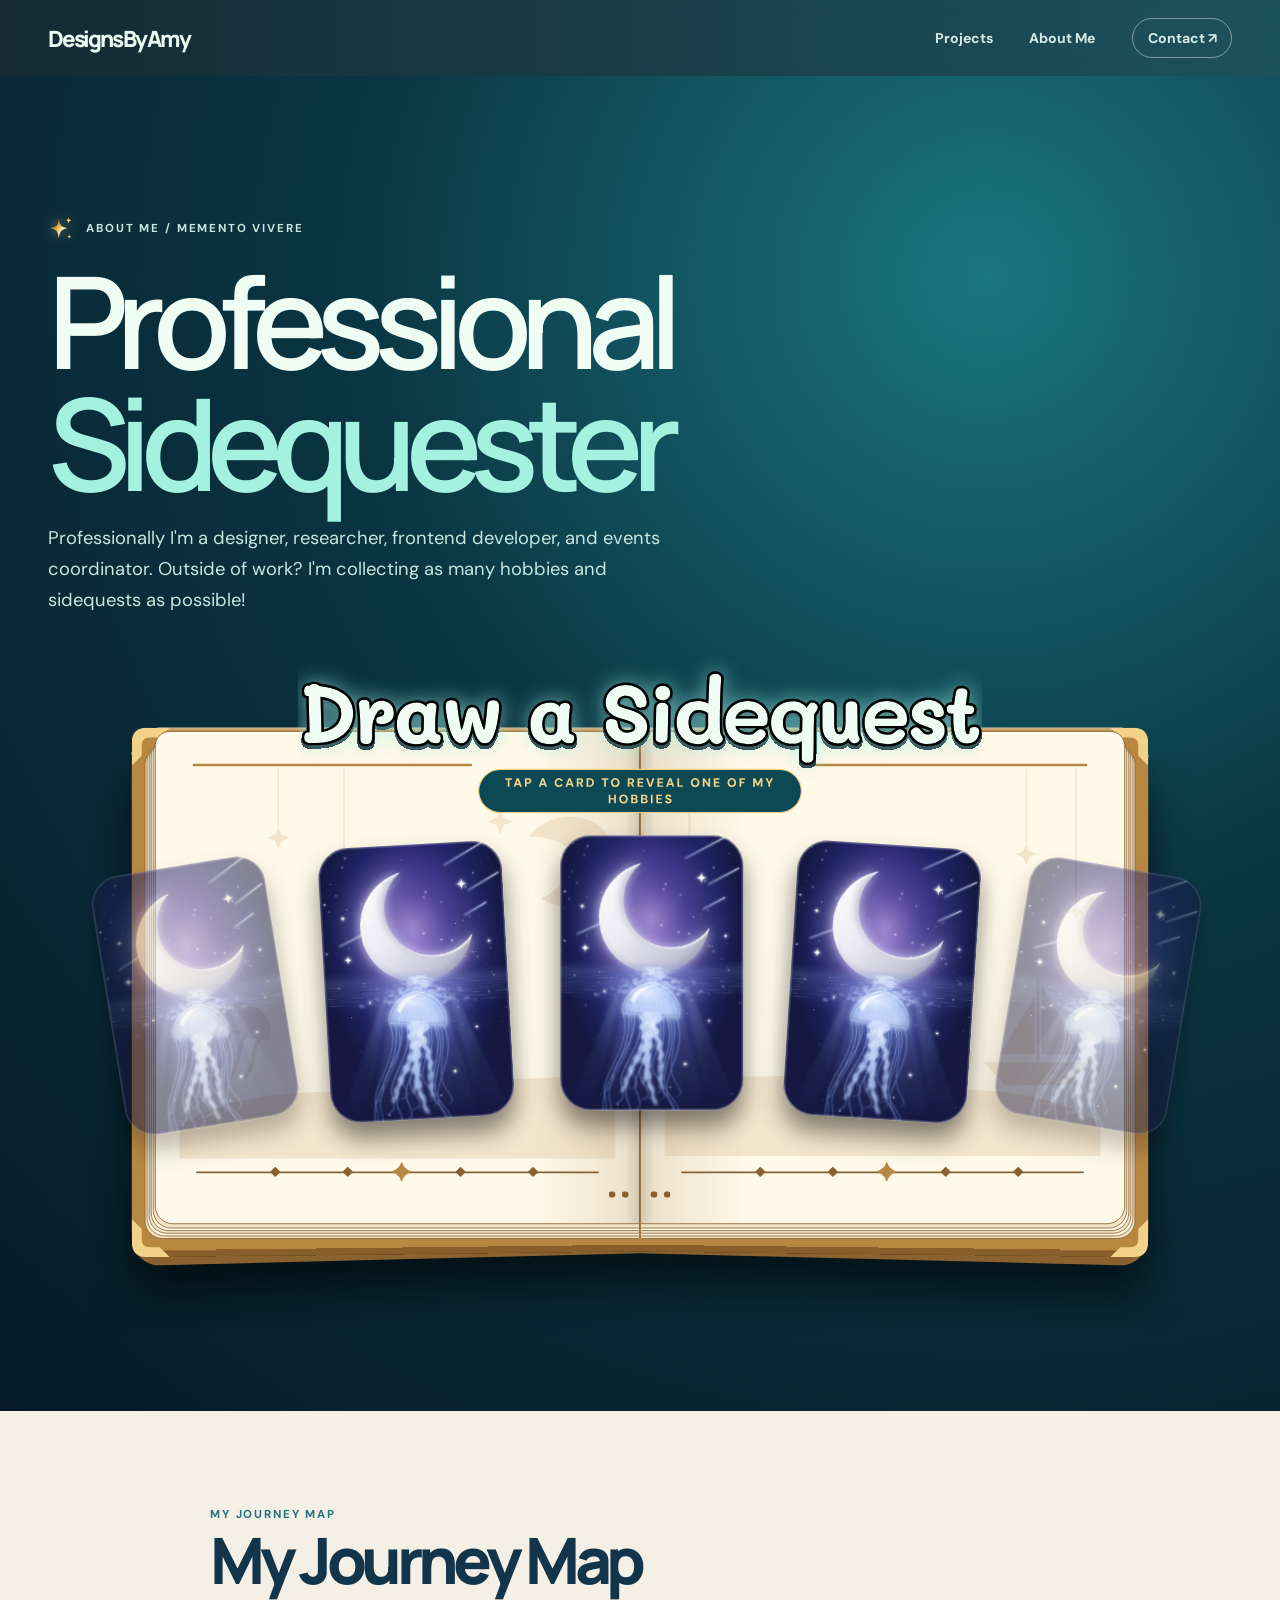
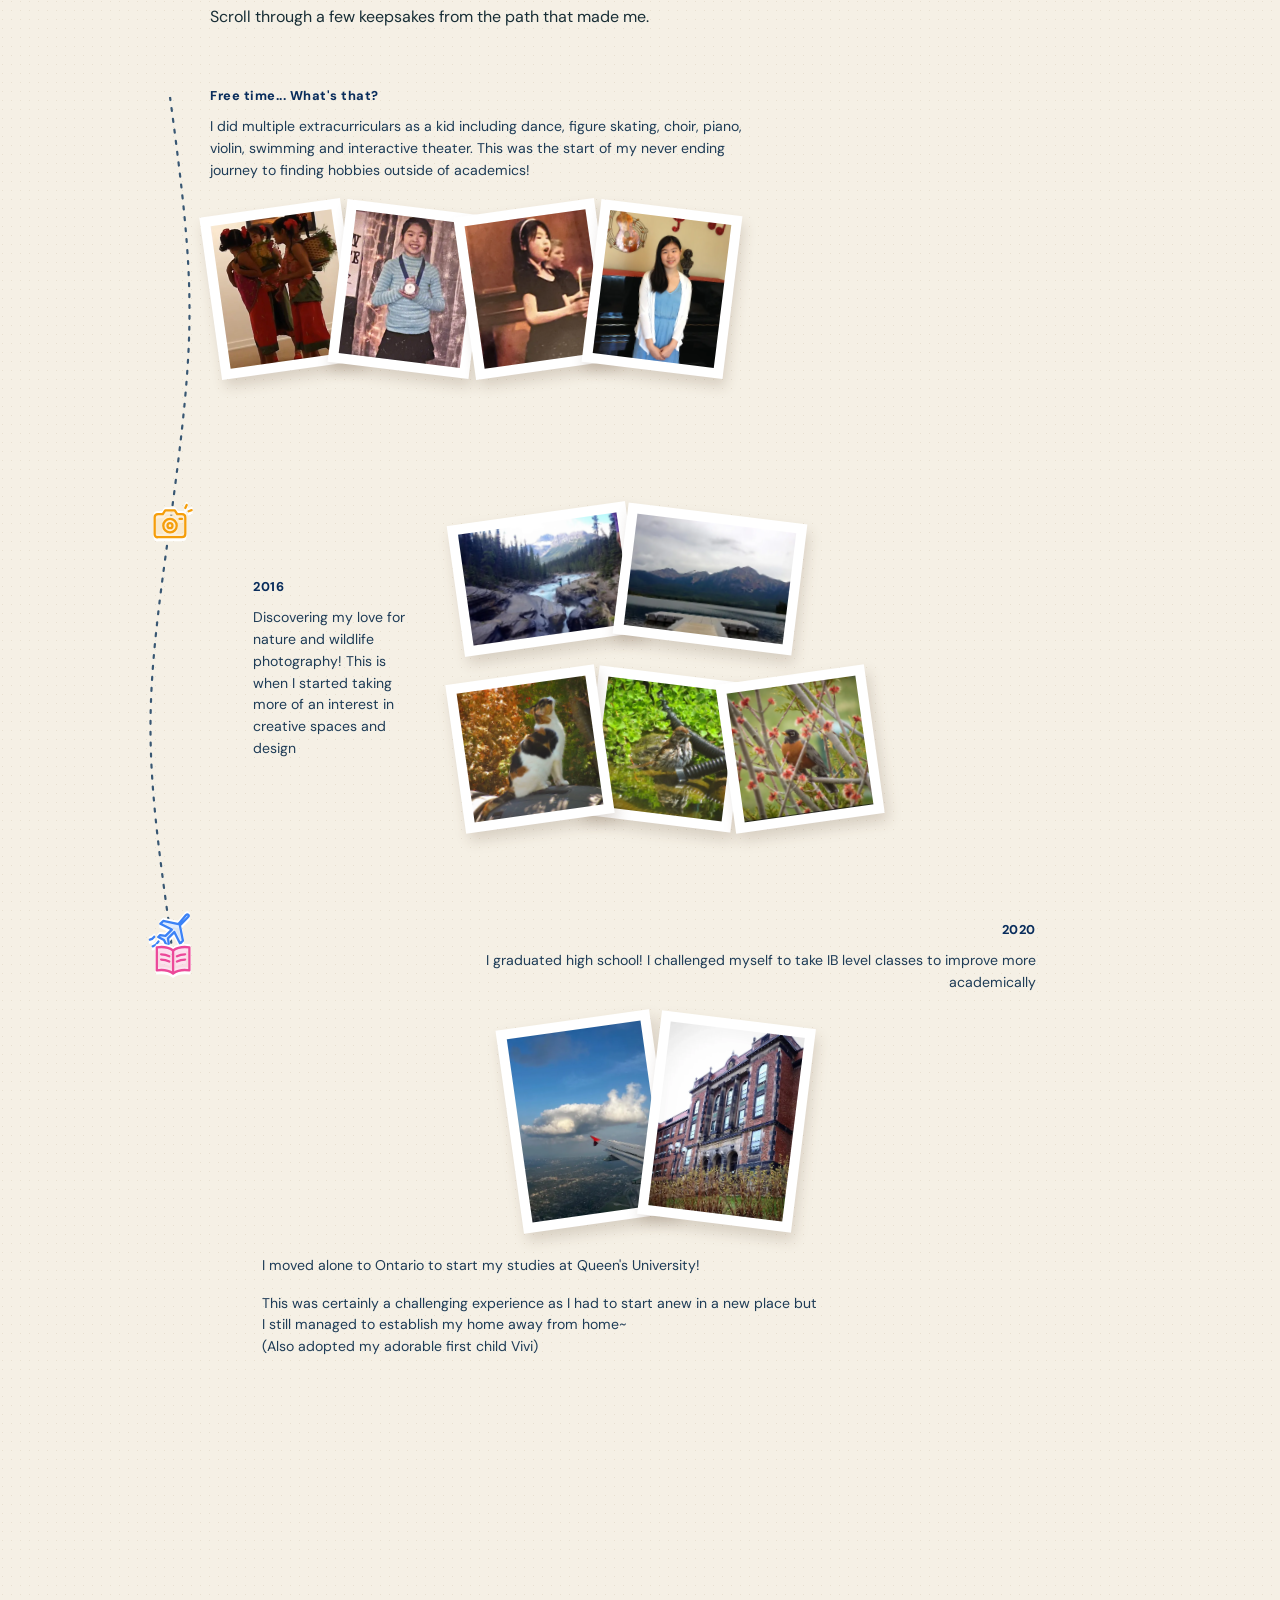
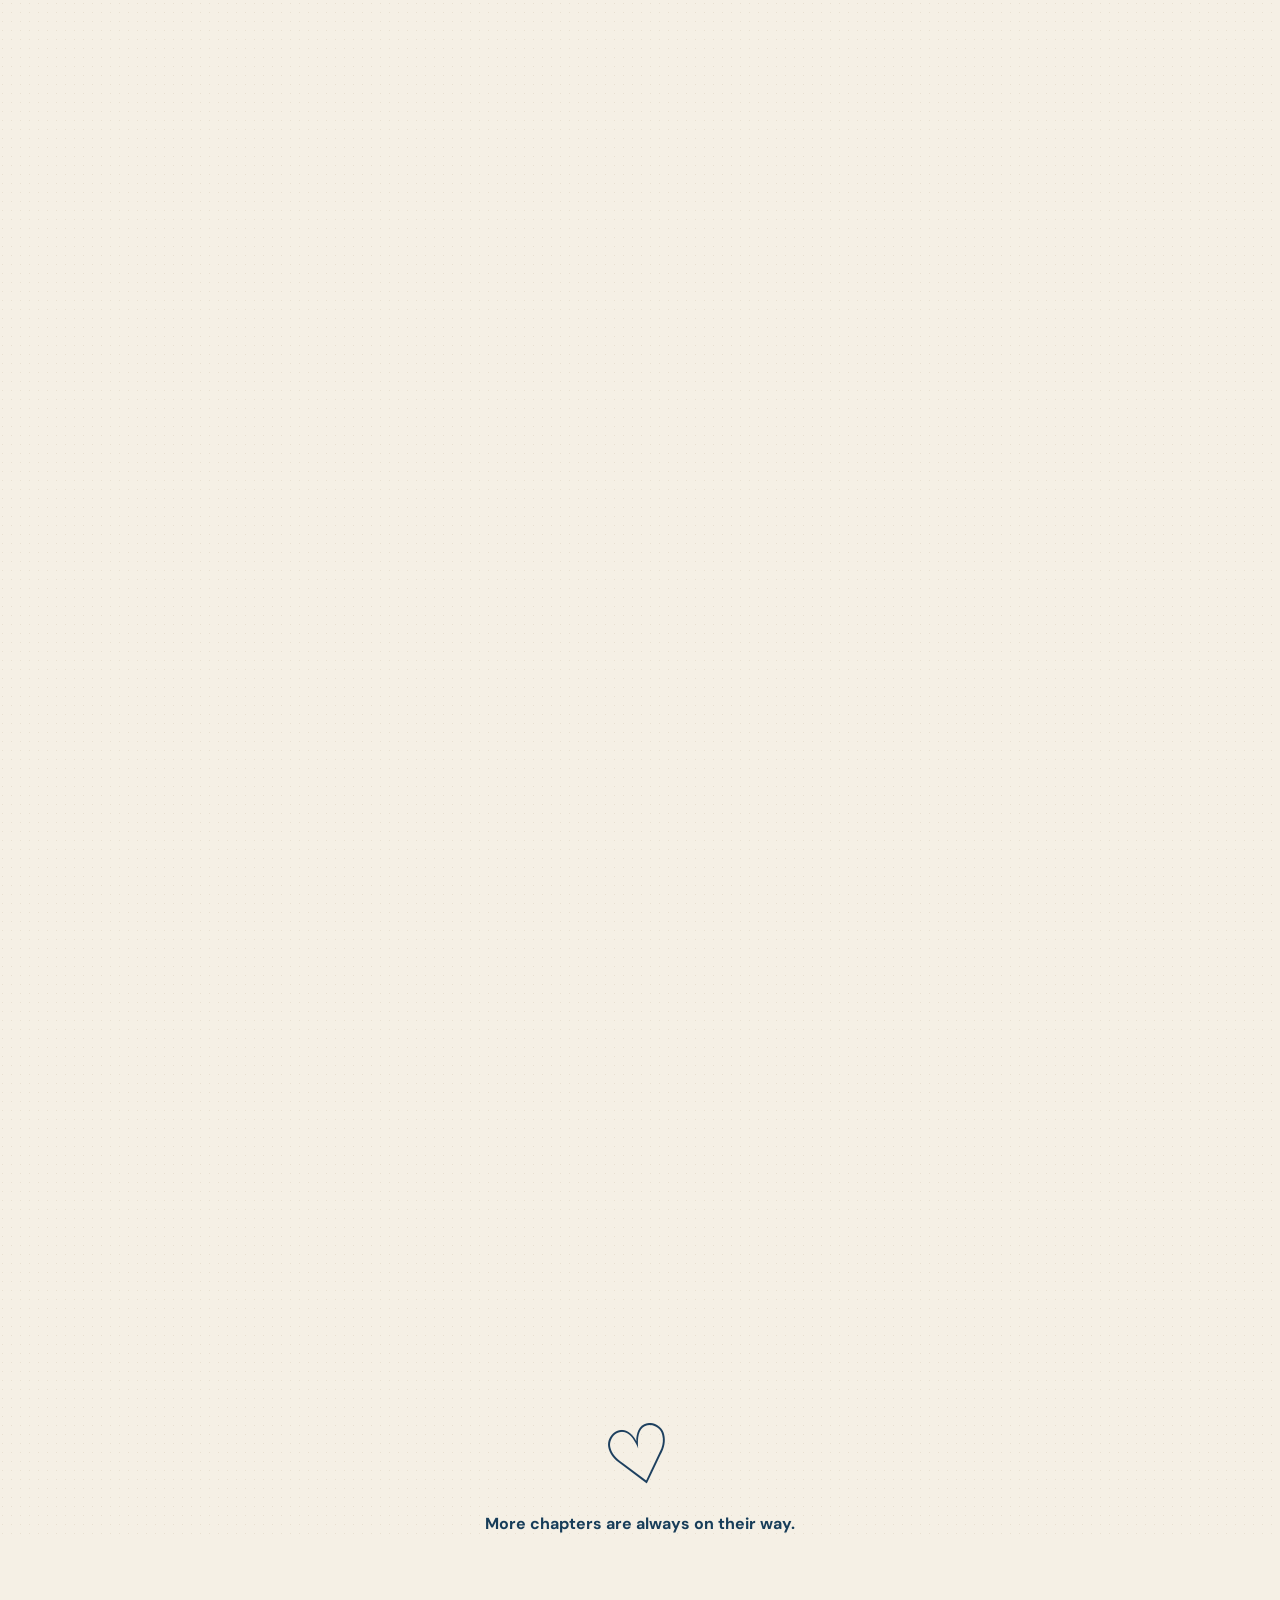
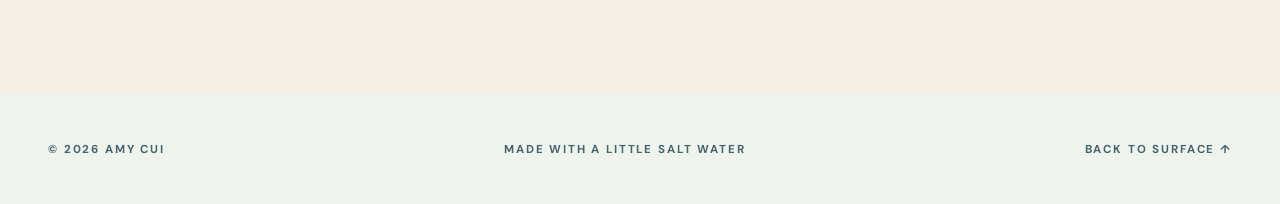
==== commit 1c1e8a64: "Homepage: blurb under the stories title, drop section labels, < • • • > book nav Arrows move under t" ====
--- a/about.html
+++ b/about.html
@@ -4,8 +4,8 @@
     <meta charset="utf-8" />
     <meta name="viewport" content="width=device-width,initial-scale=1" />
     <title>About Me — Amy Cui</title>
-    <link rel="stylesheet" href="styles.css?v=45" />
-    <script src="script.js?v=45" defer></script>
+    <link rel="stylesheet" href="styles.css?v=46" />
+    <script src="script.js?v=46" defer></script>
   </head>
   <body class="about-page">
     <header class="site-nav">
--- a/styles.css
+++ b/styles.css
@@ -993,7 +993,7 @@
 }
 
 /* Pixel jellyfish and pop-up storybook */
-.hero .jellyfish{display:none}.book-stories{padding-block:8rem;background:linear-gradient(180deg,#eaf8f3 0%,#f6f3e9 100%)}.story-heading{display:grid;grid-template-columns:1fr 2.5fr 1fr;align-items:end;gap:2rem;margin-bottom:4rem}.story-heading h2{font:600 clamp(3.4rem,7vw,7.6rem)/.95 Manrope,sans-serif;letter-spacing:-.09em;margin:0;color:#113f4c}.story-heading h2 em{font-style:normal;color:#5c9d9b}.story-heading>p:last-child{line-height:1.7;color:#526b6e}.storybook{position:relative;padding:1.25rem 4.8rem 3.6rem}.book-arrow{position:absolute;z-index:10;top:50%;width:4rem;aspect-ratio:1;display:grid;place-items:center;padding:0;border:1.5px solid #ffffffd0;border-radius:50%;cursor:pointer;background:radial-gradient(circle at 32% 26%,#ffffffa0,#e8f1f540 40%,#b9cdd866 75%,#9fb8c680);-webkit-backdrop-filter:blur(10px) saturate(1.3);backdrop-filter:blur(10px) saturate(1.3);box-shadow:inset 0 2px 4px #fffd,inset 0 -6px 12px #5a7d8c1f,0 6px 16px #0a3b5a24;transform:translateY(-50%);transition:transform .2s,background .2s}.book-arrow svg{width:46%;fill:none;stroke:#fff;stroke-width:2.6;stroke-linecap:round;stroke-linejoin:round;filter:drop-shadow(0 1px 1.5px #0a3b5a66)}.book-arrow:hover,.book-arrow:focus-visible{transform:translateY(-50%) scale(1.07);outline:none;background:radial-gradient(circle at 32% 26%,#ffffffd0,#ffffff60 40%,#dbe8ee60 75%,#c7d9e270)}.book-arrow-prev{left:0}.book-arrow-next{right:0}@media(max-width:850px){.story-heading{display:block}.story-heading h2{margin:1rem 0}.book-stories{padding-block:5rem}}@media(max-width:560px){.storybook{padding-inline:2.4rem}.book-arrow{width:3rem;font-size:1.5rem}}
+.hero .jellyfish{display:none}.book-stories{padding-block:8rem;background:linear-gradient(180deg,#eaf8f3 0%,#f6f3e9 100%)}.story-heading{display:grid;gap:1.4rem;margin-bottom:3.5rem}.story-heading h2{font:600 clamp(3.4rem,7vw,7.6rem)/.95 Manrope,sans-serif;letter-spacing:-.09em;margin:0;color:#113f4c}.story-heading h2 em{font-style:normal;color:#5c9d9b}.story-heading>p:last-child{margin:0;max-width:620px;font-size:1.15rem;line-height:1.7;color:#526b6e}.storybook{position:relative;padding:1.25rem 0 3.6rem}.book-nav{display:flex;align-items:center;justify-content:center;gap:1.4rem;margin-top:1.6rem}.book-arrow{display:grid;place-items:center;width:2.6rem;height:2.6rem;padding:0;border:0;border-radius:50%;background:none;color:#b88742;cursor:pointer;transition:color .2s,background .2s,transform .2s}.book-arrow svg{width:70%;fill:none;stroke:currentColor;stroke-width:2.8;stroke-linecap:round;stroke-linejoin:round}.book-arrow:hover,.book-arrow:focus-visible{color:#8a6230;background:#b887421f;outline:none;transform:scale(1.08)}.book-arrow:focus-visible{box-shadow:0 0 0 2px #8a6230}.book-dots{display:flex;gap:.7rem}.book-dots i{width:.7rem;height:.7rem;border-radius:50%;background:#dcc39c;transition:background .25s,transform .25s}.book-dots i.is-current{background:#8a6230;transform:scale(1.15)}@media(max-width:850px){.story-heading{display:block}.story-heading h2{margin:1rem 0}.book-stories{padding-block:5rem}}
 
 
 /* Scrollable scrapbook journey */
@@ -1046,7 +1046,7 @@
 
 /* Storybook: Amy's open-book art (assets/book-home.svg) with the project spreads scrolling over its pages,
    plus a cover-and-pages opening */
-.storybook{padding:1rem 4.8rem 3.6rem}
+.storybook{padding:1rem 0 3.6rem}
 .pixel-book{
   /* The element is the book's cover box: 1236x654 at (102,86) in the 1440x825 art.
      --s (px per art unit) is set by script.js. */
@@ -1101,8 +1101,8 @@
 /* Opening: script.js plays Amy's book-open frames on .book-art, then adds .is-ready */
 @keyframes book-fade-out{to{opacity:0;visibility:hidden}}
 @keyframes book-fade-in{from{opacity:0}}
-.storybook:not(.is-ready) :is(.book-carousel,.book-arrow){opacity:0}
-.storybook.is-ready :is(.book-carousel,.book-arrow){animation:book-fade-in .5s both}
+.storybook:not(.is-ready) :is(.book-carousel,.book-nav){opacity:0}
+.storybook.is-ready :is(.book-carousel,.book-nav){animation:book-fade-in .5s both}
 
 /* Popup phones: sit over the first spread's left page and pop out of it after the book has opened.
    Phone offsets come from habitu-popup.svg, cropped to the phones' bounding box (819x555). */
@@ -1135,13 +1135,11 @@
   .book-right{padding:0 1rem 2.6rem}
   .book-popup{left:-2%;top:6px;width:104%;translate:none}
   .book-carousel{position:relative;inset:auto}
-  .book-arrow{top:auto;bottom:0;transform:none}
-  .book-arrow:hover{transform:scale(1.07)}
-  .storybook :is(.book-art,.book-carousel,.book-arrow),.storybook .book-popup img{opacity:1!important;animation:none!important;transition:none}
+  .storybook :is(.book-art,.book-carousel,.book-nav),.storybook .book-popup img{opacity:1!important;animation:none!important;transition:none}
 }
 @media(prefers-reduced-motion:reduce){
-  .storybook :is(.book-art,.book-carousel,.book-arrow),.book-popup img{opacity:1!important;transition:none}
-  .storybook :is(.book-carousel,.book-arrow),.book-popup img{animation:none!important}
+  .storybook :is(.book-art,.book-carousel,.book-nav),.book-popup img{opacity:1!important;transition:none}
+  .storybook :is(.book-carousel,.book-nav),.book-popup img{animation:none!important}
 }
 
 /* Resume popup on the contact page */
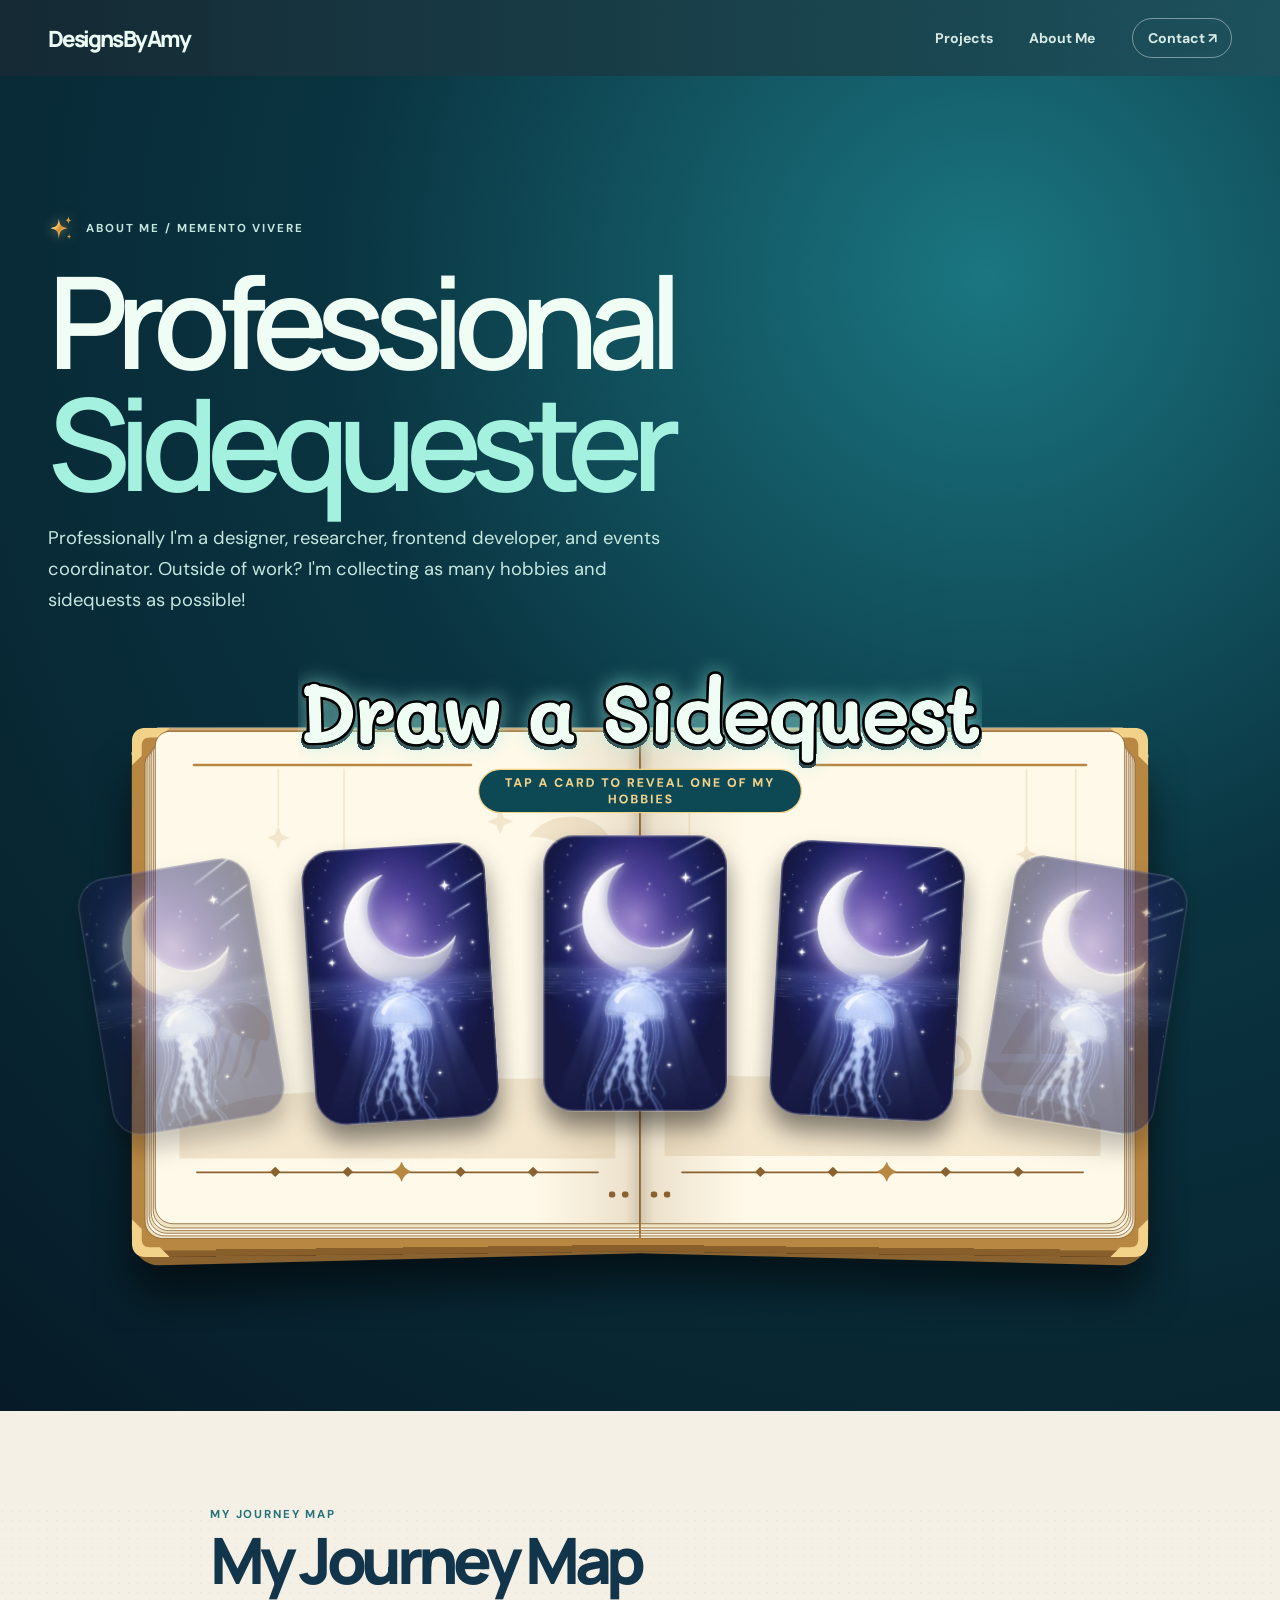
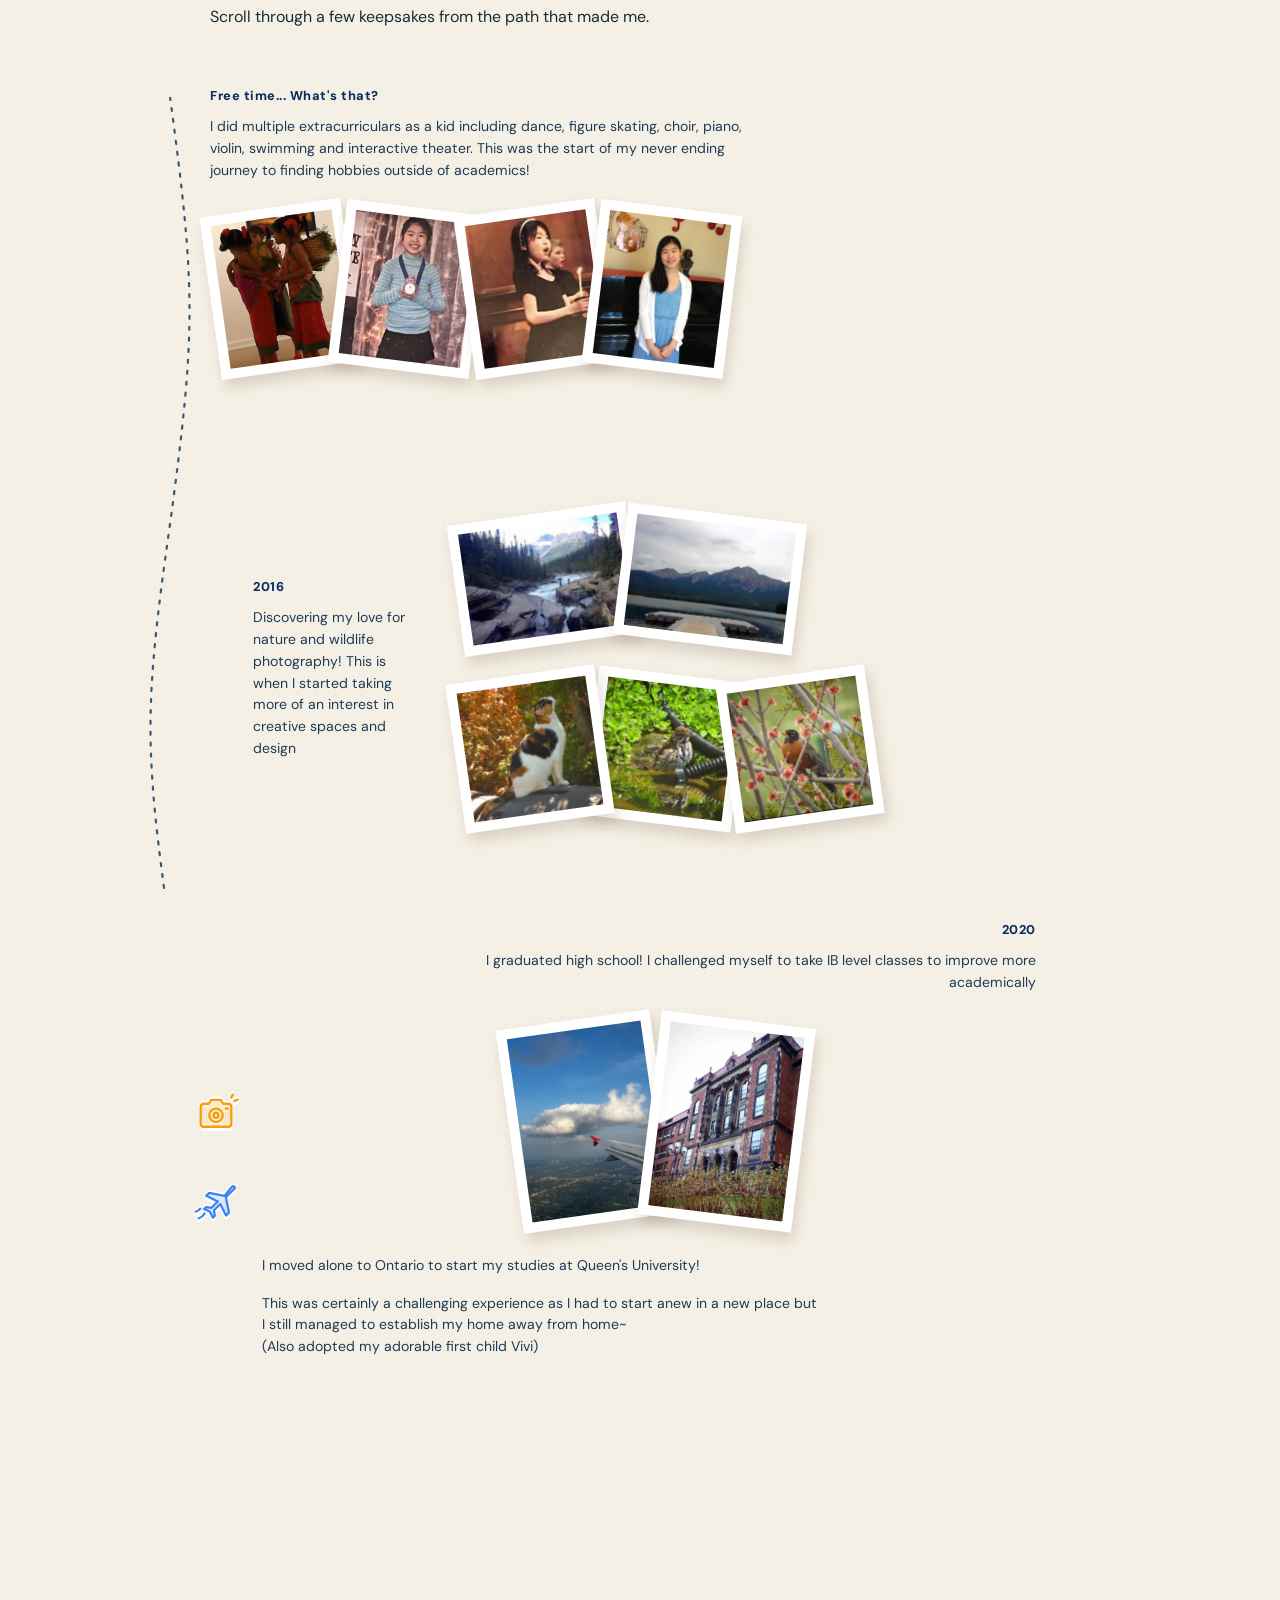
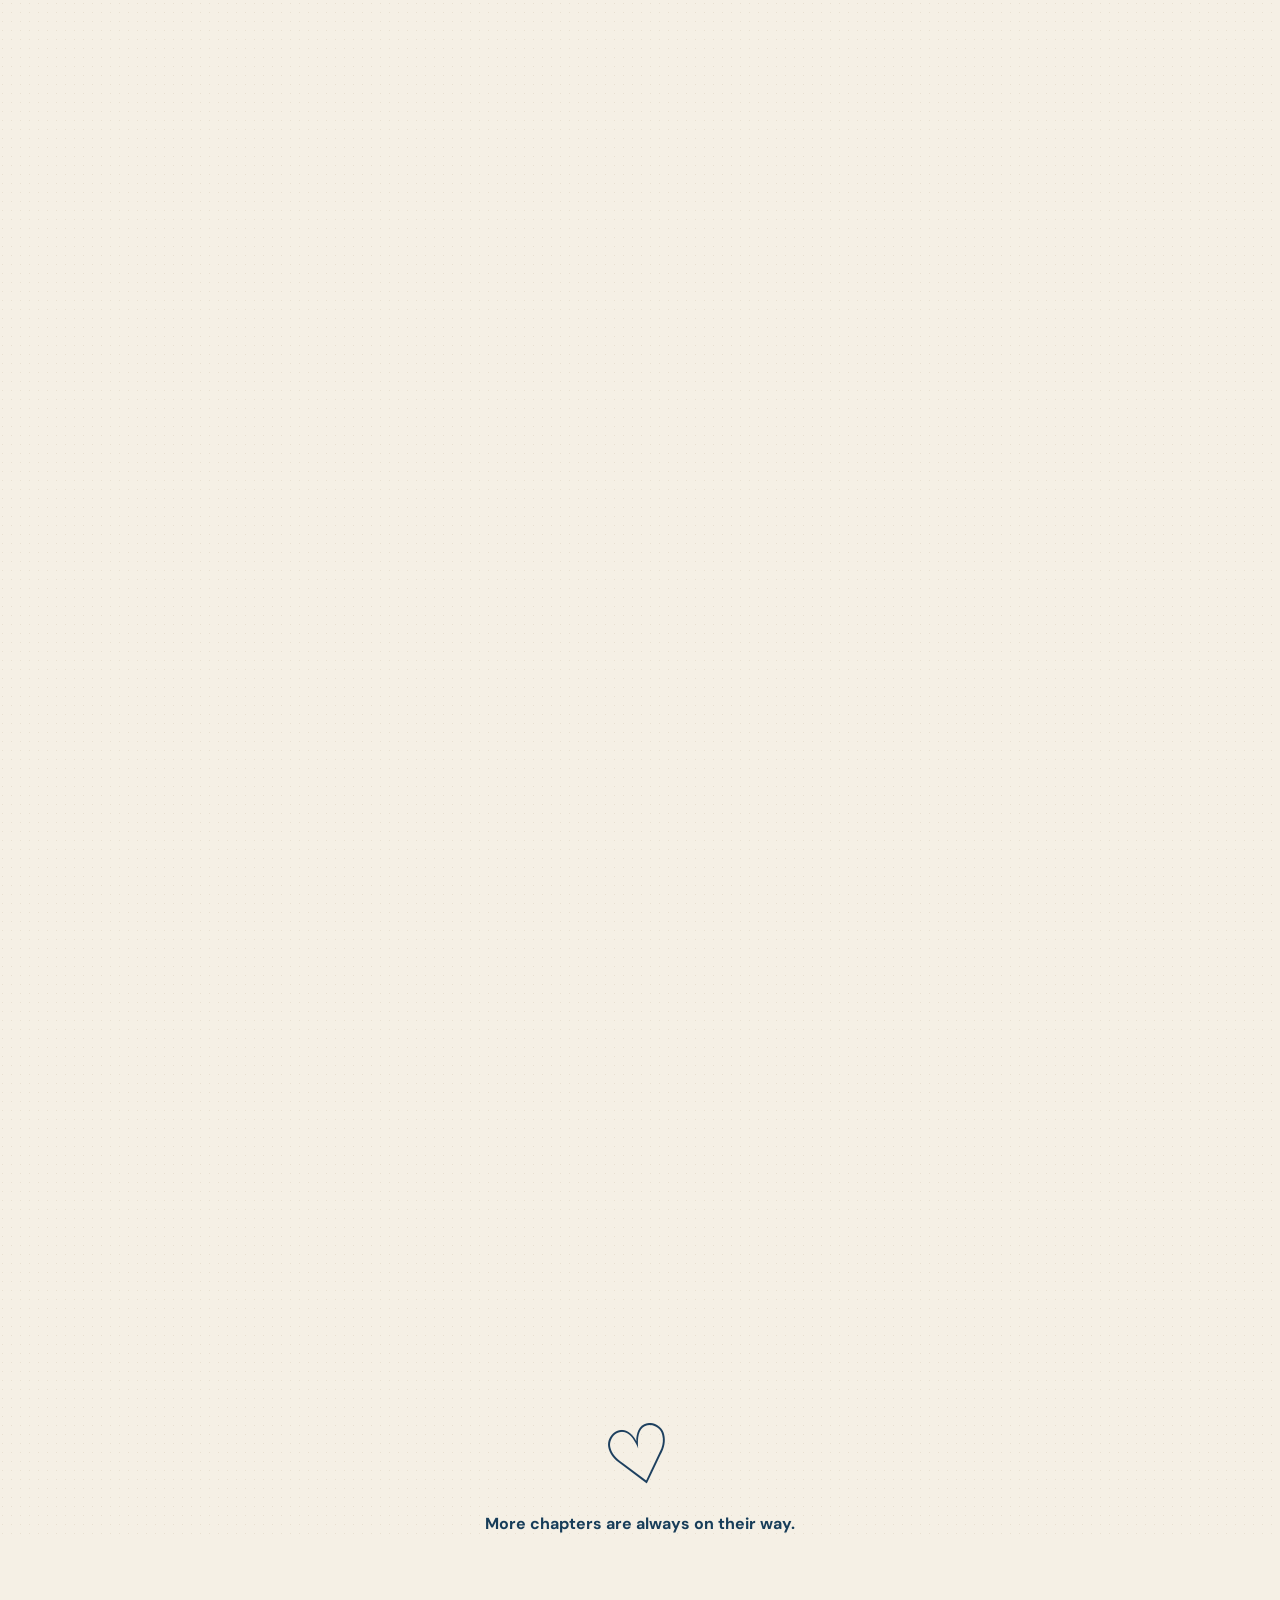
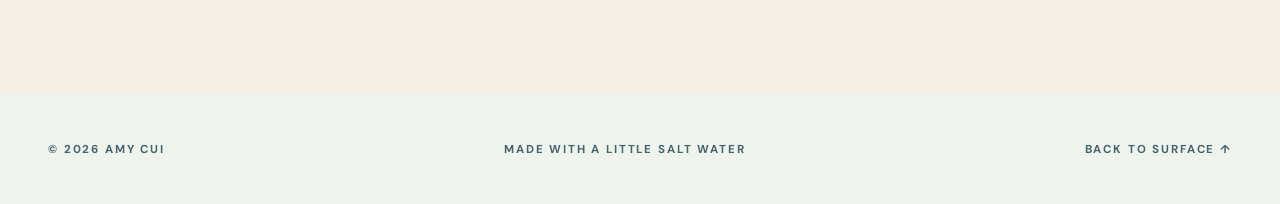
==== commit 1b65bfad: "Homepage: centre the stories title and blurb over the book Co-Authored-By: Claude Opus 5.5 <noreply@" ====
--- a/about.html
+++ b/about.html
@@ -4,7 +4,7 @@
     <meta charset="utf-8" />
     <meta name="viewport" content="width=device-width,initial-scale=1" />
     <title>About Me — Amy Cui</title>
-    <link rel="stylesheet" href="styles.css?v=46" />
+    <link rel="stylesheet" href="styles.css?v=47" />
     <script src="script.js?v=46" defer></script>
   </head>
   <body class="about-page">
--- a/styles.css
+++ b/styles.css
@@ -993,7 +993,7 @@
 }
 
 /* Pixel jellyfish and pop-up storybook */
-.hero .jellyfish{display:none}.book-stories{padding-block:8rem;background:linear-gradient(180deg,#eaf8f3 0%,#f6f3e9 100%)}.story-heading{display:grid;gap:1.4rem;margin-bottom:3.5rem}.story-heading h2{font:600 clamp(3.4rem,7vw,7.6rem)/.95 Manrope,sans-serif;letter-spacing:-.09em;margin:0;color:#113f4c}.story-heading h2 em{font-style:normal;color:#5c9d9b}.story-heading>p:last-child{margin:0;max-width:620px;font-size:1.15rem;line-height:1.7;color:#526b6e}.storybook{position:relative;padding:1.25rem 0 3.6rem}.book-nav{display:flex;align-items:center;justify-content:center;gap:1.4rem;margin-top:1.6rem}.book-arrow{display:grid;place-items:center;width:2.6rem;height:2.6rem;padding:0;border:0;border-radius:50%;background:none;color:#b88742;cursor:pointer;transition:color .2s,background .2s,transform .2s}.book-arrow svg{width:70%;fill:none;stroke:currentColor;stroke-width:2.8;stroke-linecap:round;stroke-linejoin:round}.book-arrow:hover,.book-arrow:focus-visible{color:#8a6230;background:#b887421f;outline:none;transform:scale(1.08)}.book-arrow:focus-visible{box-shadow:0 0 0 2px #8a6230}.book-dots{display:flex;gap:.7rem}.book-dots i{width:.7rem;height:.7rem;border-radius:50%;background:#dcc39c;transition:background .25s,transform .25s}.book-dots i.is-current{background:#8a6230;transform:scale(1.15)}@media(max-width:850px){.story-heading{display:block}.story-heading h2{margin:1rem 0}.book-stories{padding-block:5rem}}
+.hero .jellyfish{display:none}.book-stories{padding-block:8rem;background:linear-gradient(180deg,#eaf8f3 0%,#f6f3e9 100%)}.story-heading{display:grid;gap:1.4rem;justify-items:center;text-align:center;margin-bottom:3.5rem}.story-heading h2{font:600 clamp(3.4rem,7vw,7.6rem)/.95 Manrope,sans-serif;letter-spacing:-.09em;margin:0;color:#113f4c}.story-heading h2 em{font-style:normal;color:#5c9d9b}.story-heading>p:last-child{margin:0;max-width:620px;font-size:1.15rem;line-height:1.7;color:#526b6e}.storybook{position:relative;padding:1.25rem 0 3.6rem}.book-nav{display:flex;align-items:center;justify-content:center;gap:1.4rem;margin-top:1.6rem}.book-arrow{display:grid;place-items:center;width:2.6rem;height:2.6rem;padding:0;border:0;border-radius:50%;background:none;color:#b88742;cursor:pointer;transition:color .2s,background .2s,transform .2s}.book-arrow svg{width:70%;fill:none;stroke:currentColor;stroke-width:2.8;stroke-linecap:round;stroke-linejoin:round}.book-arrow:hover,.book-arrow:focus-visible{color:#8a6230;background:#b887421f;outline:none;transform:scale(1.08)}.book-arrow:focus-visible{box-shadow:0 0 0 2px #8a6230}.book-dots{display:flex;gap:.7rem}.book-dots i{width:.7rem;height:.7rem;border-radius:50%;background:#dcc39c;transition:background .25s,transform .25s}.book-dots i.is-current{background:#8a6230;transform:scale(1.15)}@media(max-width:850px){.story-heading{display:block}.story-heading h2{margin:1rem 0}.book-stories{padding-block:5rem}}
 
 
 /* Scrollable scrapbook journey */
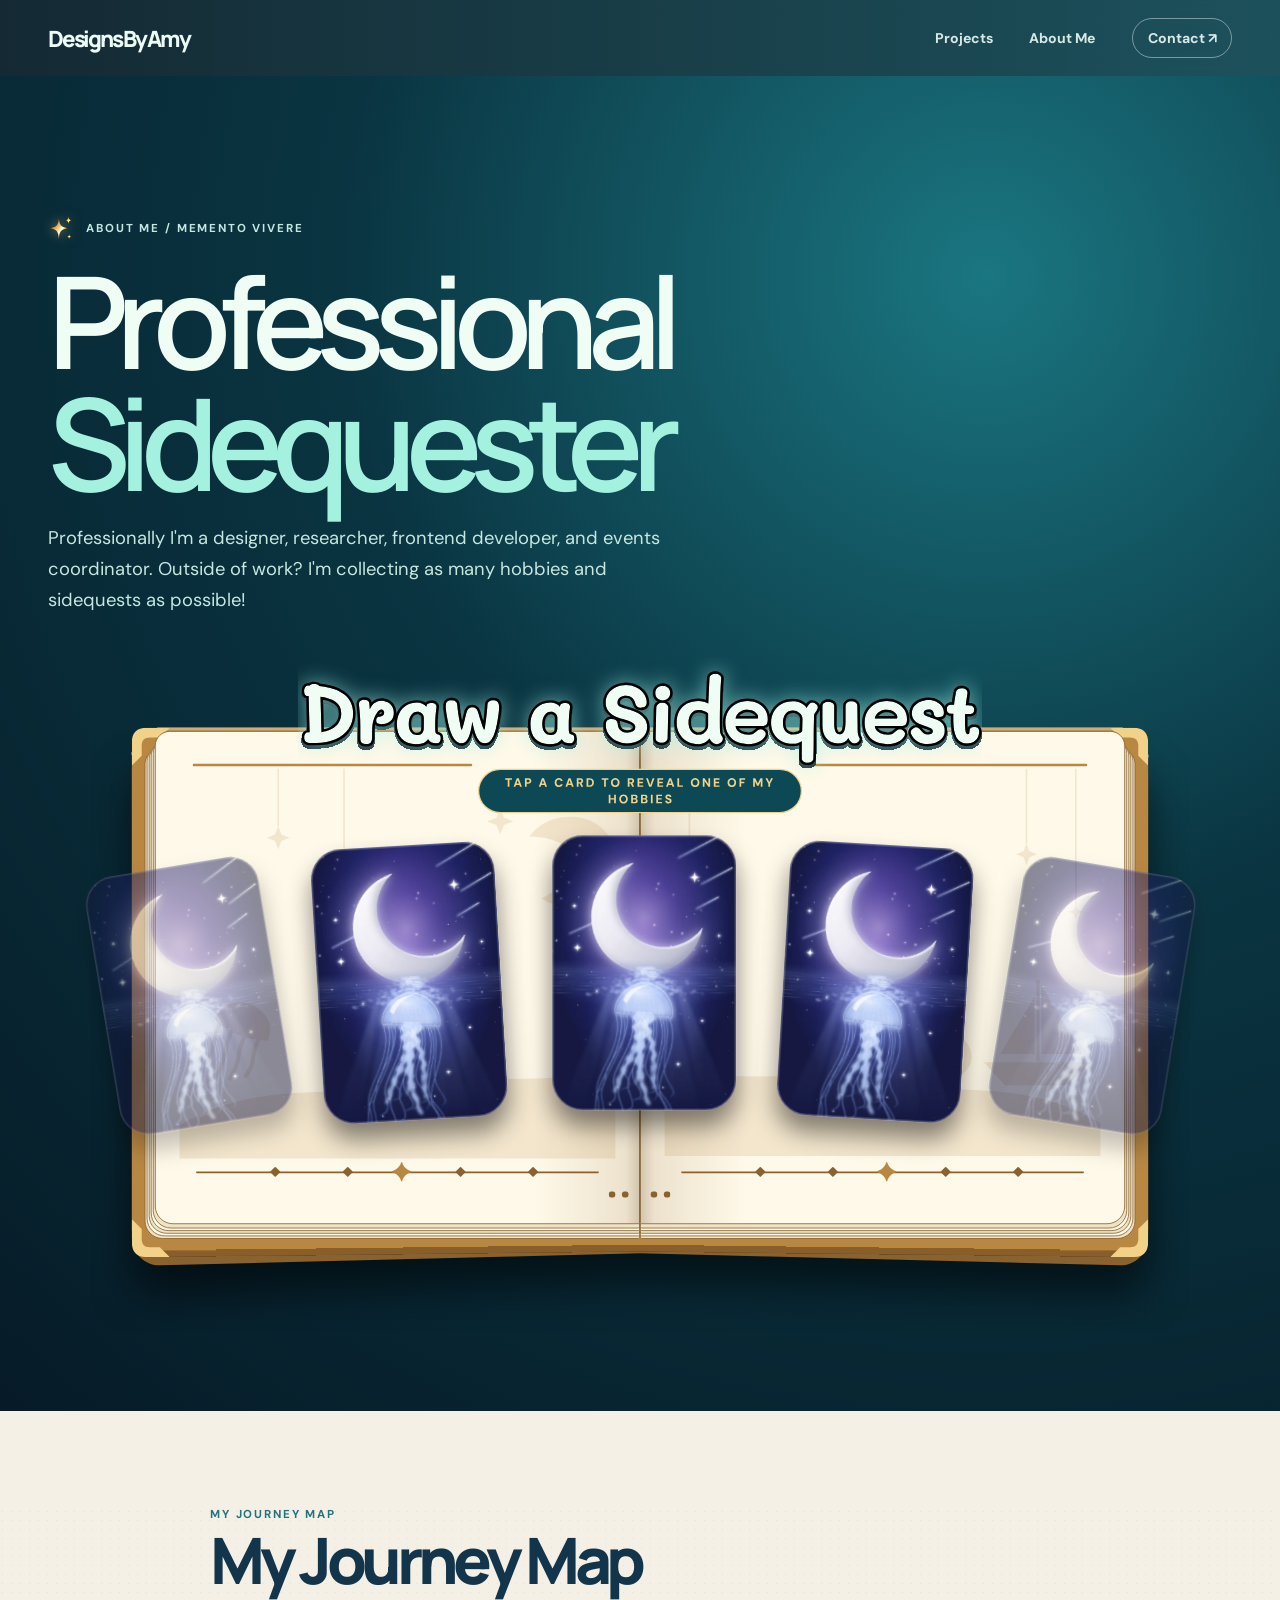
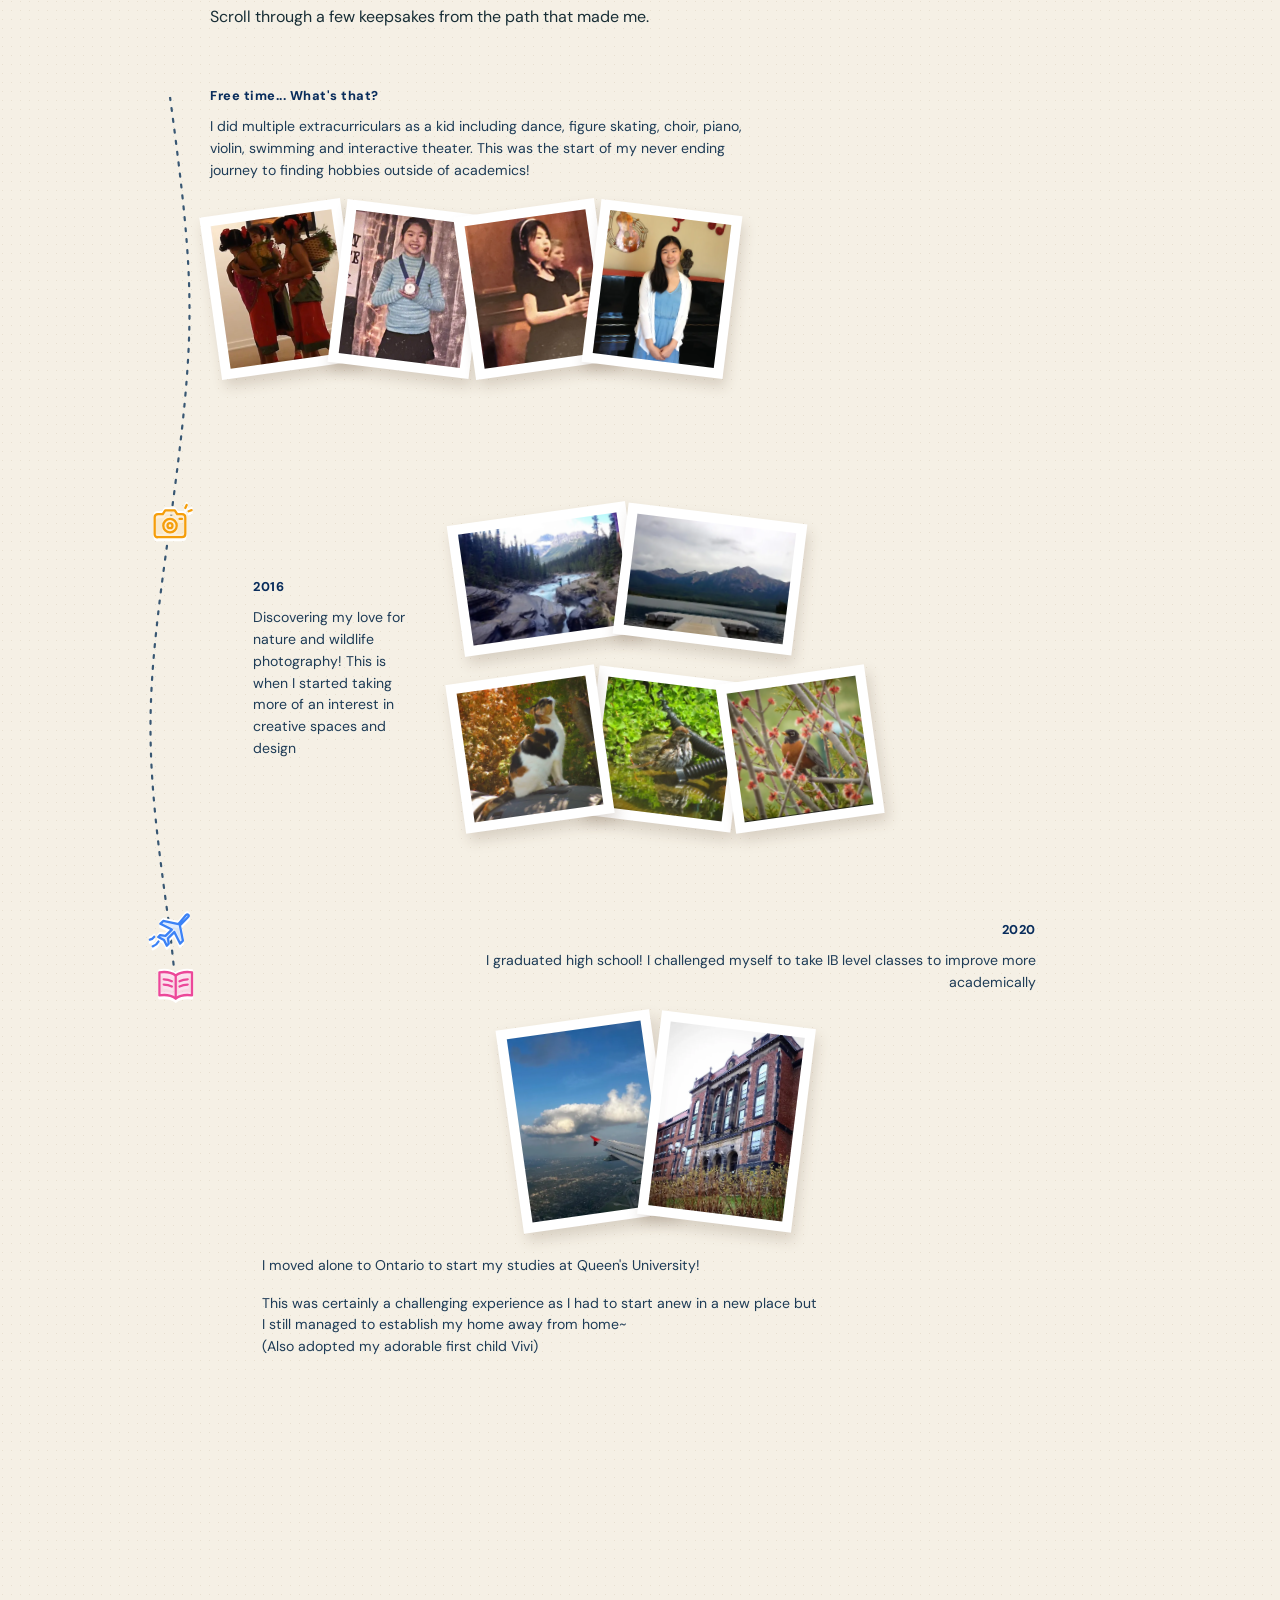
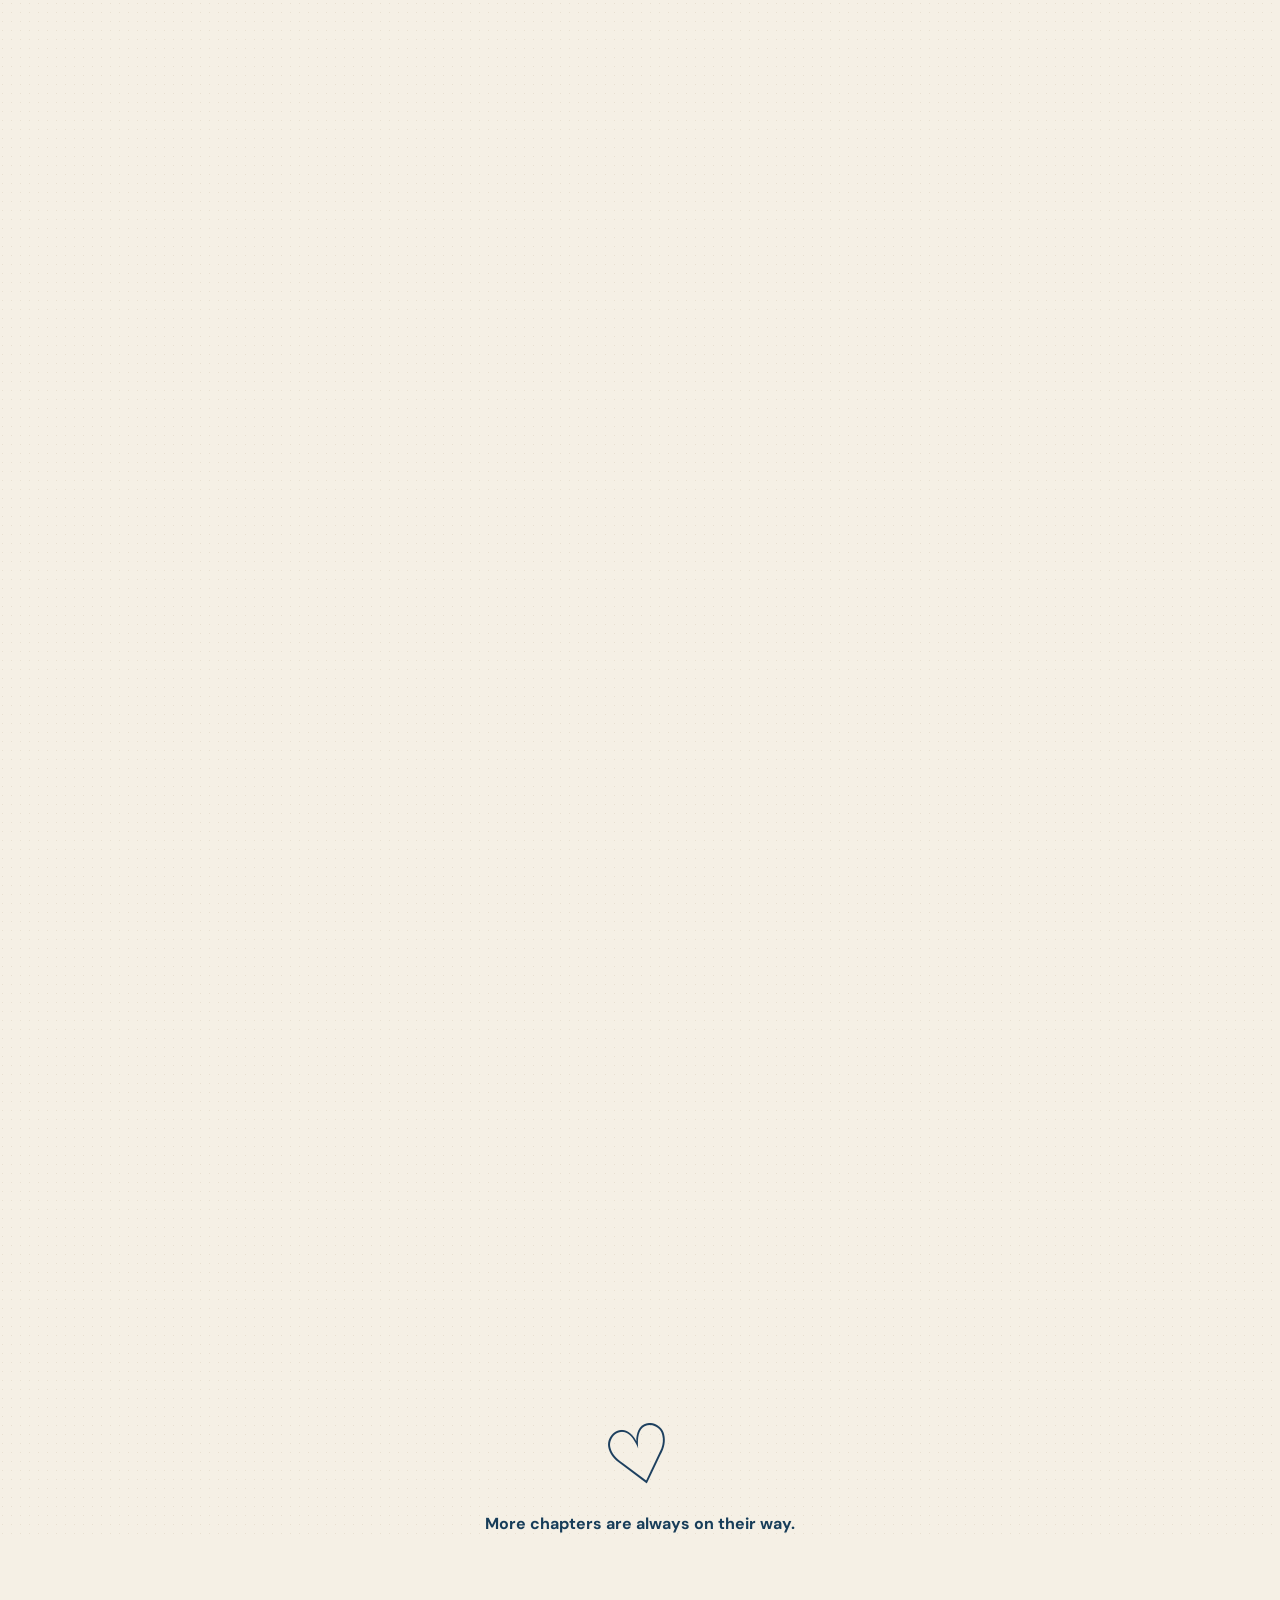
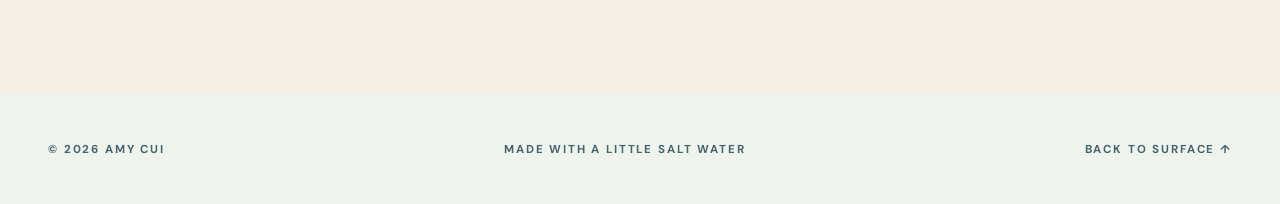
==== commit 7ac44753: "Homepage: brown pixel arrows beside the book; size the book to fit short screens Co-Authored-By: Cla" ====
--- a/about.html
+++ b/about.html
@@ -4,8 +4,8 @@
     <meta charset="utf-8" />
     <meta name="viewport" content="width=device-width,initial-scale=1" />
     <title>About Me — Amy Cui</title>
-    <link rel="stylesheet" href="styles.css?v=47" />
-    <script src="script.js?v=46" defer></script>
+    <link rel="stylesheet" href="styles.css?v=48" />
+    <script src="script.js?v=47" defer></script>
   </head>
   <body class="about-page">
     <header class="site-nav">
--- a/styles.css
+++ b/styles.css
@@ -993,7 +993,7 @@
 }
 
 /* Pixel jellyfish and pop-up storybook */
-.hero .jellyfish{display:none}.book-stories{padding-block:8rem;background:linear-gradient(180deg,#eaf8f3 0%,#f6f3e9 100%)}.story-heading{display:grid;gap:1.4rem;justify-items:center;text-align:center;margin-bottom:3.5rem}.story-heading h2{font:600 clamp(3.4rem,7vw,7.6rem)/.95 Manrope,sans-serif;letter-spacing:-.09em;margin:0;color:#113f4c}.story-heading h2 em{font-style:normal;color:#5c9d9b}.story-heading>p:last-child{margin:0;max-width:620px;font-size:1.15rem;line-height:1.7;color:#526b6e}.storybook{position:relative;padding:1.25rem 0 3.6rem}.book-nav{display:flex;align-items:center;justify-content:center;gap:1.4rem;margin-top:1.6rem}.book-arrow{display:grid;place-items:center;width:2.6rem;height:2.6rem;padding:0;border:0;border-radius:50%;background:none;color:#b88742;cursor:pointer;transition:color .2s,background .2s,transform .2s}.book-arrow svg{width:70%;fill:none;stroke:currentColor;stroke-width:2.8;stroke-linecap:round;stroke-linejoin:round}.book-arrow:hover,.book-arrow:focus-visible{color:#8a6230;background:#b887421f;outline:none;transform:scale(1.08)}.book-arrow:focus-visible{box-shadow:0 0 0 2px #8a6230}.book-dots{display:flex;gap:.7rem}.book-dots i{width:.7rem;height:.7rem;border-radius:50%;background:#dcc39c;transition:background .25s,transform .25s}.book-dots i.is-current{background:#8a6230;transform:scale(1.15)}@media(max-width:850px){.story-heading{display:block}.story-heading h2{margin:1rem 0}.book-stories{padding-block:5rem}}
+.hero .jellyfish{display:none}.book-stories{padding-block:8rem;background:linear-gradient(180deg,#eaf8f3 0%,#f6f3e9 100%)}.story-heading{display:grid;gap:1.4rem;justify-items:center;text-align:center;margin-bottom:3.5rem}.story-heading h2{font:600 clamp(3.4rem,7vw,7.6rem)/.95 Manrope,sans-serif;letter-spacing:-.09em;margin:0;color:#113f4c}.story-heading h2 em{font-style:normal;color:#5c9d9b}.story-heading>p:last-child{margin:0;max-width:620px;font-size:1.15rem;line-height:1.7;color:#526b6e}.storybook{position:relative;padding:1.25rem 0 3.6rem}.book-nav{display:flex;align-items:center;justify-content:center;gap:1.4rem;margin-top:1.6rem}.book-arrow{position:absolute;z-index:3;top:calc(1rem + 327px * var(--s));translate:0 -50%;width:3.25rem;padding:.3rem;border:0;background:none;cursor:pointer;transition:transform .15s steps(2)}.book-arrow-prev{right:calc(50% + 720px * var(--s) + .4rem)}.book-arrow-next{left:calc(50% + 720px * var(--s) + .4rem)}.book-arrow svg{display:block;width:100%;filter:drop-shadow(3px 3px 0 #5a3a1740)}.book-arrow-next svg{scale:-1 1}.book-arrow-prev:hover,.book-arrow-prev:focus-visible{transform:translateX(-4px)}.book-arrow-next:hover,.book-arrow-next:focus-visible{transform:translateX(4px)}.book-arrow:active{transform:scale(.92)}.book-arrow:focus-visible{outline:2px solid #8a6230;outline-offset:2px}.book-dots{display:flex;gap:.7rem}.book-dots i{width:.7rem;height:.7rem;border-radius:50%;background:#dcc39c;transition:background .25s,transform .25s}.book-dots i.is-current{background:#8a6230;transform:scale(1.15)}@media(max-width:850px){.story-heading{display:block}.story-heading h2{margin:1rem 0}.book-stories{padding-block:5rem}}
 
 
 /* Scrollable scrapbook journey */
@@ -1046,11 +1046,10 @@
 
 /* Storybook: Amy's open-book art (assets/book-home.svg) with the project spreads scrolling over its pages,
    plus a cover-and-pages opening */
-.storybook{padding:1rem 0 3.6rem}
+.storybook{--s:.8;padding:1rem 0 3.6rem}
 .pixel-book{
   /* The element is the book's cover box: 1236x654 at (102,86) in the 1440x825 art.
      --s (px per art unit) is set by script.js. */
-  --s:.8;
   position:relative;isolation:isolate;margin:0 auto;
   width:calc(1236px * var(--s));height:calc(654px * var(--s));
   font:calc(var(--s) * 15.6px)/1.6 "DM Sans",sans-serif;
@@ -1124,6 +1123,7 @@
 /* Phones: one page per card instead of the open-book spread */
 @media(max-width:700px){
   .storybook{padding:0 0 5rem}
+  .book-arrow{position:static;translate:none;width:2.75rem}
   .pixel-book{width:100%;height:auto;font-size:15px}
   .book-art{display:none}
   .book-carousel{height:auto}
